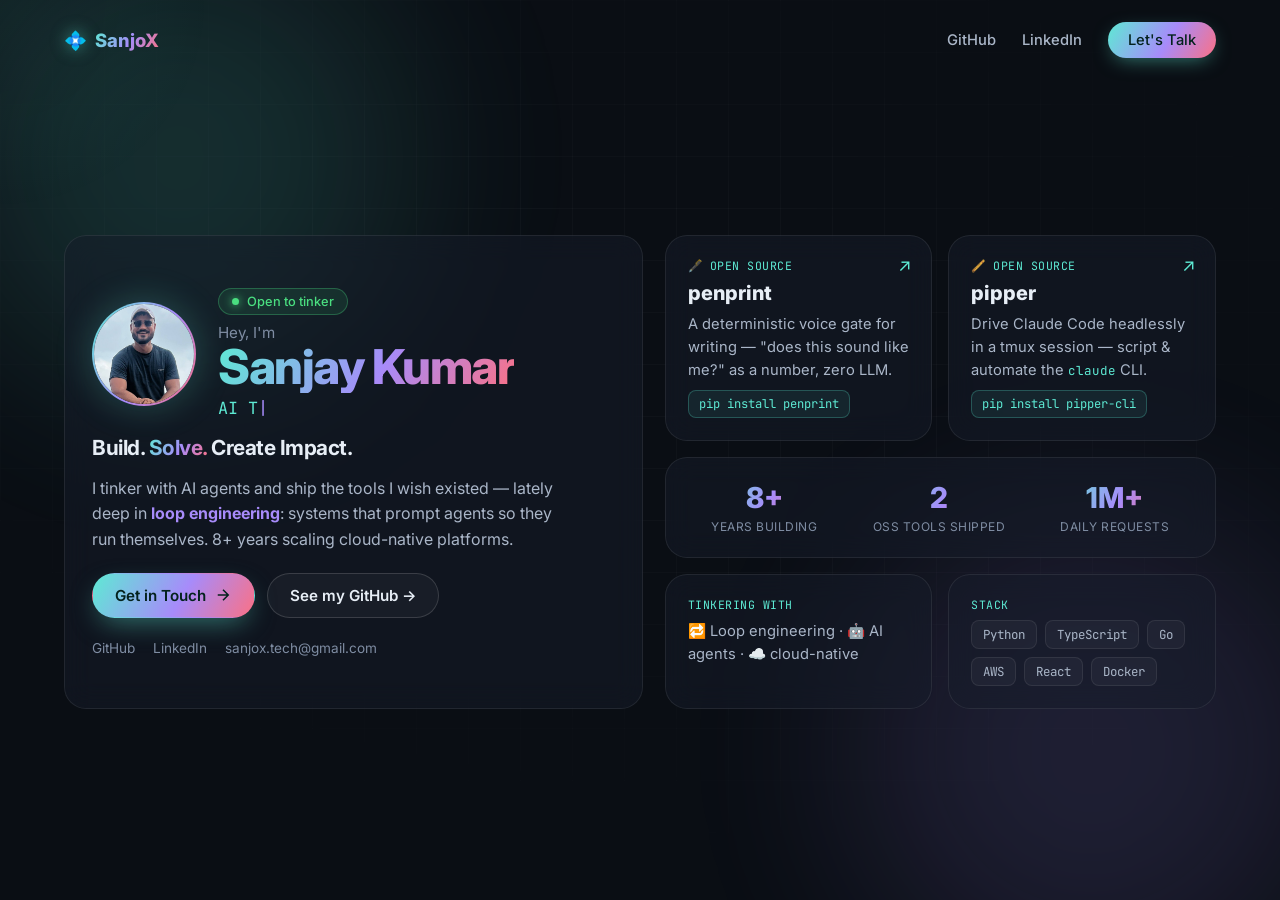
==== index.html @ 856d414c "Showcase both OSS tools (penprint + pipper) with pip install chips Co-Authored-By: Claude Opus 4.8 (" ====
<!DOCTYPE html>
<html lang="en">
<head>
    <meta charset="UTF-8">
    <meta name="viewport" content="width=device-width, initial-scale=1.0">
    <meta name="description" content="Sanjay Kumar — Engineer, Builder & AI Tinkerer. Build. Solve. Create Impact. I build AI agent tools, loop-engineering systems, and scalable cloud-native platforms. Open to tinker.">
    <meta name="keywords" content="Sanjay Kumar, SanjoX, AI Tinkerer, Builder, Loop Engineering, AI Agents, AWS Serverless, Cloud Architecture">
    <meta name="author" content="Sanjay Kumar">
    <meta property="og:title" content="SanjoX | Sanjay Kumar — Engineer · Builder · AI Tinkerer">
    <meta property="og:description" content="Build. Solve. Create Impact. — building AI agent tools, loop-engineering systems, and scalable cloud-native platforms.">
    <meta property="og:type" content="website">
    <meta property="og:url" content="https://sanjox.tech">
    <title>SanjoX | Sanjay Kumar — Engineer · Builder · AI Tinkerer</title>
    <link rel="preconnect" href="https://fonts.googleapis.com">
    <link rel="preconnect" href="https://fonts.gstatic.com" crossorigin>
    <link href="https://fonts.googleapis.com/css2?family=Inter:wght@300;400;500;600;700;800&family=JetBrains+Mono:wght@400;500&display=swap" rel="stylesheet">
    <link rel="stylesheet" href="styles.css">
</head>
<body>
    <div class="cursor-glow" id="cursorGlow"></div>
    <div class="bg"><div class="bg-grid"></div><div class="orb orb-1"></div><div class="orb orb-2"></div></div>

    <!-- Top bar -->
    <header class="topbar">
        <a href="#" class="logo"><span class="logo-icon">💠</span><span class="logo-text">SanjoX</span></a>
        <nav class="top-links">
            <a href="https://github.com/sanjoxtech" target="_blank">GitHub</a>
            <a href="https://www.linkedin.com/in/sanjoxtech/" target="_blank">LinkedIn</a>
            <a href="mailto:sanjox.tech@gmail.com" class="top-cta">Let's Talk</a>
        </nav>
    </header>

    <!-- One-screen stage -->
    <main class="stage">
        <!-- Identity -->
        <section class="profile glass">
            <div class="profile-top">
                <img src="sanjay.jpg" alt="Sanjay Kumar" class="avatar">
                <div>
                    <span class="badge"><span class="dot"></span>Open to tinker</span>
                    <p class="greet">Hey, I'm</p>
                    <h1 class="name gradient-text">Sanjay Kumar</h1>
                    <p class="role"><span id="typingText">AI Tinkerer</span><span class="caret">|</span></p>
                </div>
            </div>
            <p class="tagline">Build. <span class="gradient-text">Solve.</span> Create Impact.</p>
            <p class="bio">
                I tinker with AI agents and ship the tools I wish existed — lately deep in
                <strong>loop engineering</strong>: systems that prompt agents so they run themselves.
                8+ years scaling cloud-native platforms.
            </p>
            <div class="actions">
                <a href="mailto:sanjox.tech@gmail.com" class="btn btn-primary">Get in Touch
                    <svg width="18" height="18" viewBox="0 0 24 24" fill="none" stroke="currentColor" stroke-width="2"><path d="M5 12h14M12 5l7 7-7 7"/></svg>
                </a>
                <a href="https://github.com/sanjoxtech" target="_blank" class="btn btn-ghost">See my GitHub →</a>
            </div>
            <div class="socials">
                <a href="https://github.com/sanjoxtech" target="_blank" title="GitHub">GitHub</a>
                <a href="https://www.linkedin.com/in/sanjoxtech/" target="_blank" title="LinkedIn">LinkedIn</a>
                <a href="mailto:sanjox.tech@gmail.com" title="Email">sanjox.tech@gmail.com</a>
            </div>
        </section>

        <!-- Bento -->
        <section class="bento">
            <a href="https://github.com/sanjoxtech/penprint" target="_blank" class="tile tile-proj glass">
                <span class="tile-arrow">↗</span>
                <span class="tile-tag">🖋️ Open Source</span>
                <h3>penprint</h3>
                <p>A deterministic voice gate for writing — "does this sound like me?" as a number, zero LLM.</p>
                <code class="pip">pip install penprint</code>
            </a>

            <a href="https://github.com/sanjoxtech/pipper" target="_blank" class="tile tile-proj glass">
                <span class="tile-arrow">↗</span>
                <span class="tile-tag">🪈 Open Source</span>
                <h3>pipper</h3>
                <p>Drive Claude Code headlessly in a tmux session — script &amp; automate the <code>claude</code> CLI.</p>
                <code class="pip">pip install pipper-cli</code>
            </a>

            <div class="tile glass stats">
                <div class="stat"><span class="gradient-text">8+</span><small>Years building</small></div>
                <div class="stat"><span class="gradient-text">2</span><small>OSS tools shipped</small></div>
                <div class="stat"><span class="gradient-text">1M+</span><small>Daily requests</small></div>
            </div>

            <div class="tile glass">
                <span class="tile-tag">Tinkering with</span>
                <p class="focus">🔁 Loop engineering · 🤖 AI agents · ☁️ cloud-native</p>
            </div>

            <div class="tile glass stack">
                <span class="tile-tag">Stack</span>
                <div class="chips">
                    <span>Python</span><span>TypeScript</span><span>Go</span>
                    <span>AWS</span><span>React</span><span>Docker</span>
                </div>
            </div>
        </section>
    </main>

    <script src="script.js"></script>
</body>
</html>
---- styles.css ----
/* ═══════════════════════════════════════════════════════════════
   SanjoX — single-screen bento portfolio (no-scroll desktop)
   Penprint-neon: dark #0a0e14 · teal/violet/coral · glassmorphism
   ═══════════════════════════════════════════════════════════════ */
:root {
  --bg: #0a0e14;
  --surface: rgba(22, 29, 43, 0.5);
  --line: rgba(255, 255, 255, 0.08);
  --line-strong: rgba(255, 255, 255, 0.14);
  --txt: #e7eef6;
  --txt-dim: #aab6c8;
  --mut: #7f8da3;
  --teal: #5eead4;
  --violet: #a78bfa;
  --coral: #fb7185;
  --grad: linear-gradient(120deg, #5eead4, #a78bfa 55%, #fb7185);
  --grad-soft: linear-gradient(120deg, rgba(94,234,212,.16), rgba(167,139,250,.16), rgba(251,113,133,.16));
  --ease: cubic-bezier(0.4, 0, 0.2, 1);
}
* { box-sizing: border-box; margin: 0; padding: 0; }

html, body { height: 100%; }
body {
  font-family: 'Inter', -apple-system, BlinkMacSystemFont, sans-serif;
  background: var(--bg);
  color: var(--txt);
  overflow: hidden;                 /* no scroll on desktop */
  -webkit-font-smoothing: antialiased;
  display: flex; flex-direction: column;
}
a { color: inherit; text-decoration: none; }
img { display: block; max-width: 100%; }
::selection { background: rgba(94,234,212,.3); }

.gradient-text { background: var(--grad); -webkit-background-clip: text; background-clip: text; color: transparent; }

/* background */
.bg { position: fixed; inset: 0; z-index: -1; overflow: hidden; }
.bg-grid {
  position: absolute; inset: 0;
  background-image: linear-gradient(rgba(255,255,255,.022) 1px, transparent 1px), linear-gradient(90deg, rgba(255,255,255,.022) 1px, transparent 1px);
  background-size: 52px 52px;
  mask-image: radial-gradient(ellipse 80% 70% at 50% 40%, #000 25%, transparent 80%);
  -webkit-mask-image: radial-gradient(ellipse 80% 70% at 50% 40%, #000 25%, transparent 80%);
}
.orb { position: absolute; border-radius: 50%; filter: blur(95px); opacity: .45; }
.orb-1 { width: 460px; height: 460px; background: rgba(94,234,212,.32); top: -8%; left: -4%; }
.orb-2 { width: 480px; height: 480px; background: rgba(167,139,250,.3); bottom: -10%; right: -4%; }

.cursor-glow { position: fixed; width: 460px; height: 460px; border-radius: 50%; background: radial-gradient(circle, rgba(94,234,212,.06), transparent 65%); transform: translate(-50%,-50%); pointer-events: none; z-index: 0; }

/* topbar */
.topbar { flex: none; display: flex; align-items: center; justify-content: space-between; padding: 22px clamp(24px, 5vw, 64px); }
.logo { display: flex; align-items: center; gap: 8px; font-weight: 800; font-size: 1.15rem; }
.logo-icon { filter: drop-shadow(0 0 8px rgba(94,234,212,.5)); }
.logo-text { background: var(--grad); -webkit-background-clip: text; background-clip: text; color: transparent; }
.top-links { display: flex; align-items: center; gap: 26px; }
.top-links a { color: var(--txt-dim); font-size: .92rem; font-weight: 500; transition: color .2s; }
.top-links a:hover { color: var(--txt); }
.top-cta { padding: 9px 20px; border-radius: 99px; background: var(--grad); color: #04221d !important; font-weight: 700; box-shadow: 0 6px 20px -6px rgba(94,234,212,.55); transition: transform .2s; }
.top-cta:hover { transform: translateY(-2px); }

/* stage: fills remaining height, two columns, no scroll */
.stage {
  flex: 1; min-height: 0;
  display: grid; grid-template-columns: 1.05fr 1fr;
  gap: 22px; padding: 0 clamp(24px, 5vw, 64px) clamp(24px, 4vh, 48px);
  align-content: center;
}
.glass { background: var(--surface); border: 1px solid var(--line); border-radius: 22px; backdrop-filter: blur(14px); -webkit-backdrop-filter: blur(14px); }

/* profile */
.profile { padding: clamp(24px, 3vh, 40px); display: flex; flex-direction: column; justify-content: center; gap: 16px; }
.profile-top { display: flex; gap: 22px; align-items: center; }
.avatar { width: 104px; height: 104px; border-radius: 50%; object-fit: cover; flex: none; border: 2px solid transparent; background: linear-gradient(var(--bg), var(--bg)) padding-box, var(--grad) border-box; box-shadow: 0 0 36px rgba(94,234,212,.25); }
.badge { display: inline-flex; align-items: center; gap: 8px; padding: 5px 13px; border-radius: 99px; font-size: .8rem; font-weight: 500; background: rgba(74,222,128,.1); border: 1px solid rgba(74,222,128,.3); color: #4ade80; margin-bottom: 8px; }
.dot { width: 7px; height: 7px; border-radius: 50%; background: #4ade80; box-shadow: 0 0 8px #4ade80; animation: blink 2s infinite; }
@keyframes blink { 50% { opacity: .35; } }
.greet { color: var(--mut); font-size: .95rem; }
.name { font-size: clamp(2rem, 4vw, 3rem); font-weight: 800; letter-spacing: -1.5px; line-height: 1.05; }
.role { font-family: 'JetBrains Mono', monospace; font-size: 1.05rem; color: var(--teal); margin-top: 4px; }
.caret { color: var(--violet); animation: caret 1s step-end infinite; }
@keyframes caret { 50% { opacity: 0; } }
.tagline { font-size: 1.3rem; font-weight: 700; letter-spacing: -.5px; }
.bio { color: var(--txt-dim); font-size: 1rem; line-height: 1.6; max-width: 48ch; }
.bio strong { color: var(--violet); }
.actions { display: flex; gap: 12px; flex-wrap: wrap; margin-top: 4px; }
.btn { display: inline-flex; align-items: center; gap: 8px; padding: 12px 22px; border-radius: 99px; font-weight: 600; font-size: .95rem; border: 1px solid transparent; transition: all .25s var(--ease); }
.btn-primary { background: var(--grad); color: #04221d; box-shadow: 0 10px 28px -8px rgba(94,234,212,.5); }
.btn-primary:hover { transform: translateY(-3px); }
.btn-ghost { background: rgba(255,255,255,.04); border-color: var(--line-strong); color: var(--txt); }
.btn-ghost:hover { border-color: var(--teal); color: var(--teal); transform: translateY(-3px); }
.socials { display: flex; gap: 18px; flex-wrap: wrap; margin-top: 6px; font-size: .85rem; color: var(--mut); }
.socials a { transition: color .2s; }
.socials a:hover { color: var(--teal); }

/* bento */
.bento { display: grid; grid-template-columns: 1fr 1fr; grid-template-rows: auto auto auto; gap: 16px; align-content: center; }
.tile { padding: 22px; display: flex; flex-direction: column; gap: 8px; transition: all .3s var(--ease); }
.tile:hover { border-color: var(--line-strong); transform: translateY(-4px); }
.tile-tag { font-family: 'JetBrains Mono', monospace; font-size: .72rem; text-transform: uppercase; letter-spacing: .5px; color: var(--teal); }
.tile h3 { font-size: 1.35rem; font-weight: 800; }
.tile p { color: var(--txt-dim); font-size: .92rem; line-height: 1.55; }

.tile-feature { grid-column: span 2; flex-direction: row; align-items: center; gap: 18px; position: relative; overflow: hidden; }
.tile-feature::before { content: ""; position: absolute; inset: 0; background: var(--grad-soft); opacity: .5; z-index: -1; }
.tile-emoji { font-size: 2.4rem; flex: none; }
.tile-arrow { position: absolute; top: 18px; right: 20px; color: var(--teal); font-size: 1.1rem; }

.tile-proj { position: relative; }
.tile-proj h3 { font-size: 1.25rem; }
.tile-proj p code { font-family: 'JetBrains Mono', monospace; font-size: .85em; color: var(--teal); }
.pip { display: inline-block; align-self: flex-start; margin-top: auto; font-family: 'JetBrains Mono', monospace;
  font-size: .76rem; color: var(--teal); background: rgba(94,234,212,.08); border: 1px solid rgba(94,234,212,.25);
  padding: 5px 10px; border-radius: 8px; }

.stats { grid-column: span 2; flex-direction: row; justify-content: space-around; text-align: center; }
.stat span { display: block; font-size: 1.8rem; font-weight: 800; }
.stat small { color: var(--mut); font-size: .75rem; text-transform: uppercase; letter-spacing: .5px; }

.focus { font-size: 1rem; color: var(--txt); line-height: 1.7; }
.chips { display: flex; flex-wrap: wrap; gap: 8px; }
.chips span { font-family: 'JetBrains Mono', monospace; font-size: .78rem; padding: 5px 11px; border-radius: 8px; background: rgba(255,255,255,.04); border: 1px solid var(--line); color: var(--txt-dim); }

/* responsive: allow scroll only when it truly can't fit */
@media (max-width: 980px) {
  body { overflow: auto; }
  .stage { grid-template-columns: 1fr; gap: 18px; padding-bottom: 40px; align-content: start; }
  .bento { grid-template-columns: 1fr 1fr; }
}
@media (max-width: 560px) {
  .topbar { padding: 16px 20px; }
  .top-links { gap: 14px; }
  .top-links a:not(.top-cta) { display: none; }
  .profile-top { flex-direction: column; text-align: center; align-items: center; gap: 14px; }
  .bento, .stats { grid-template-columns: 1fr; }
  .tile-feature { grid-column: span 1; flex-direction: column; text-align: center; }
  .stats { flex-direction: row; }
}
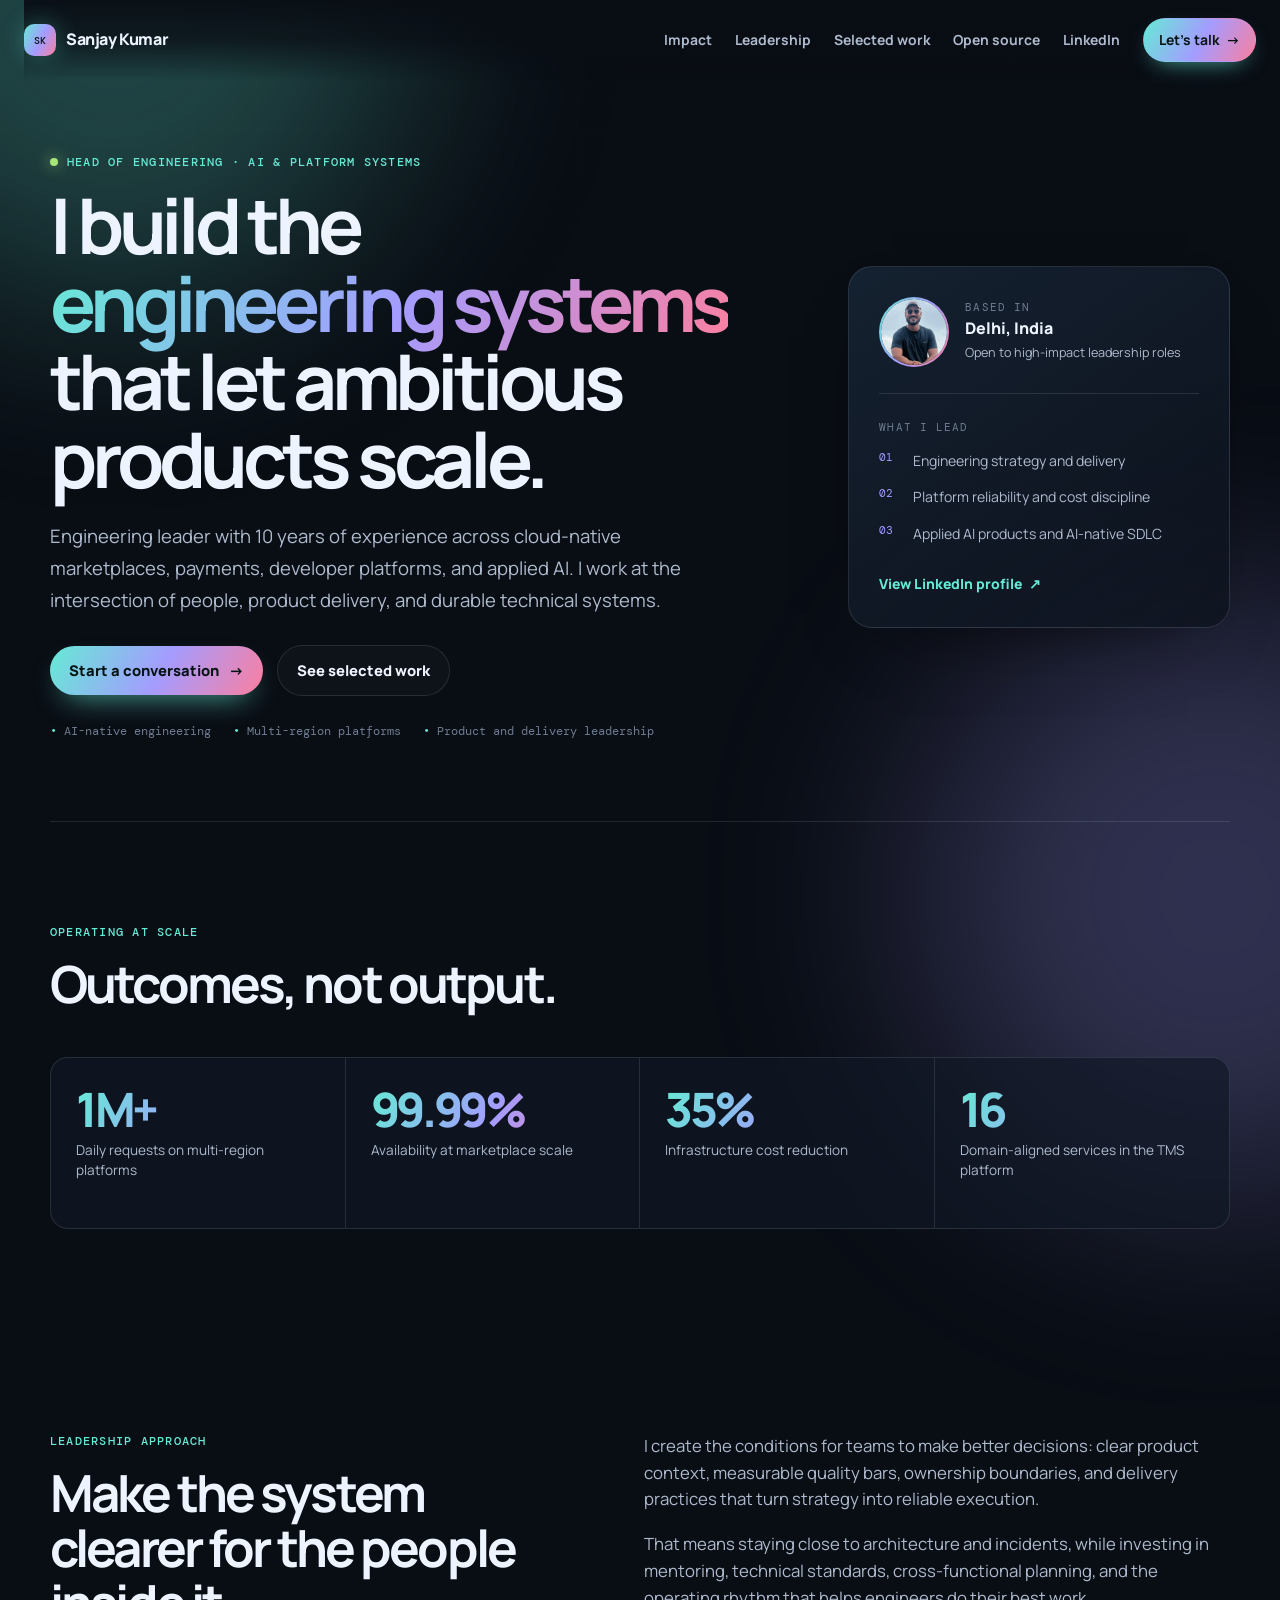
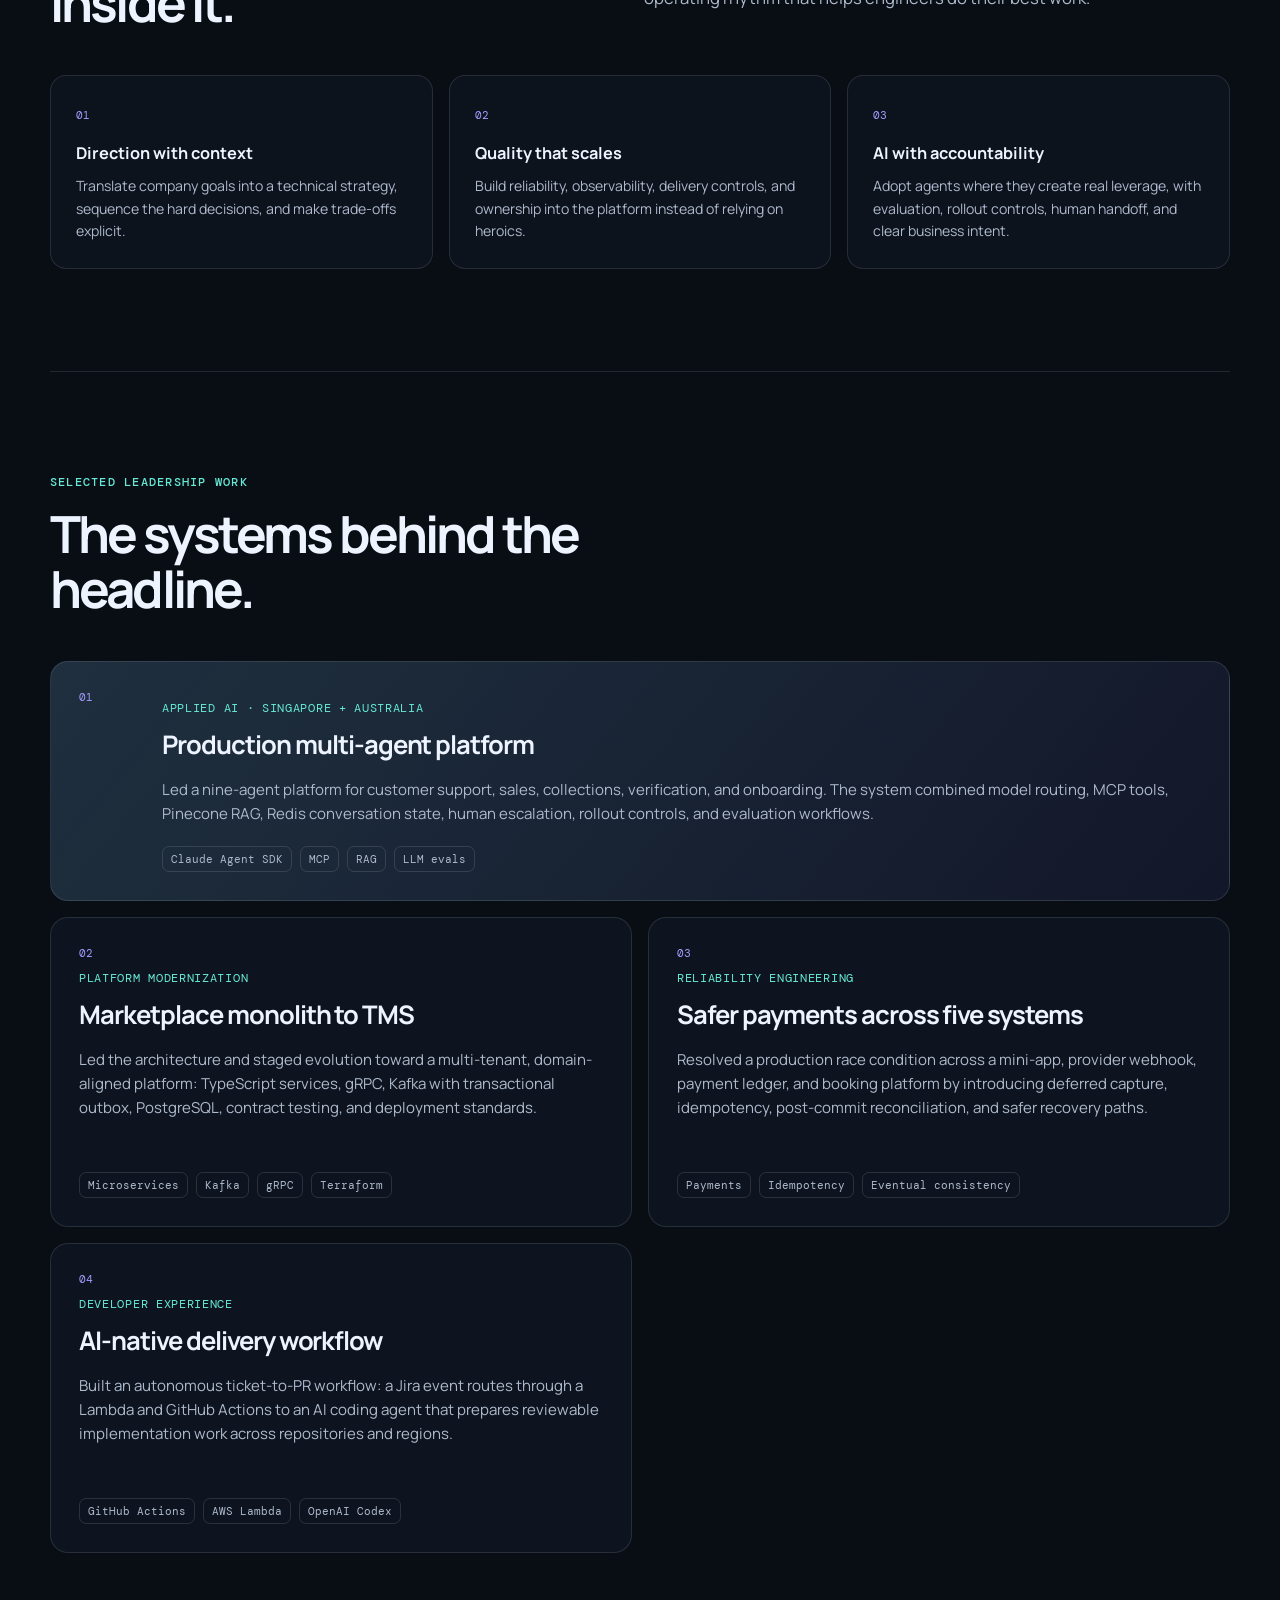
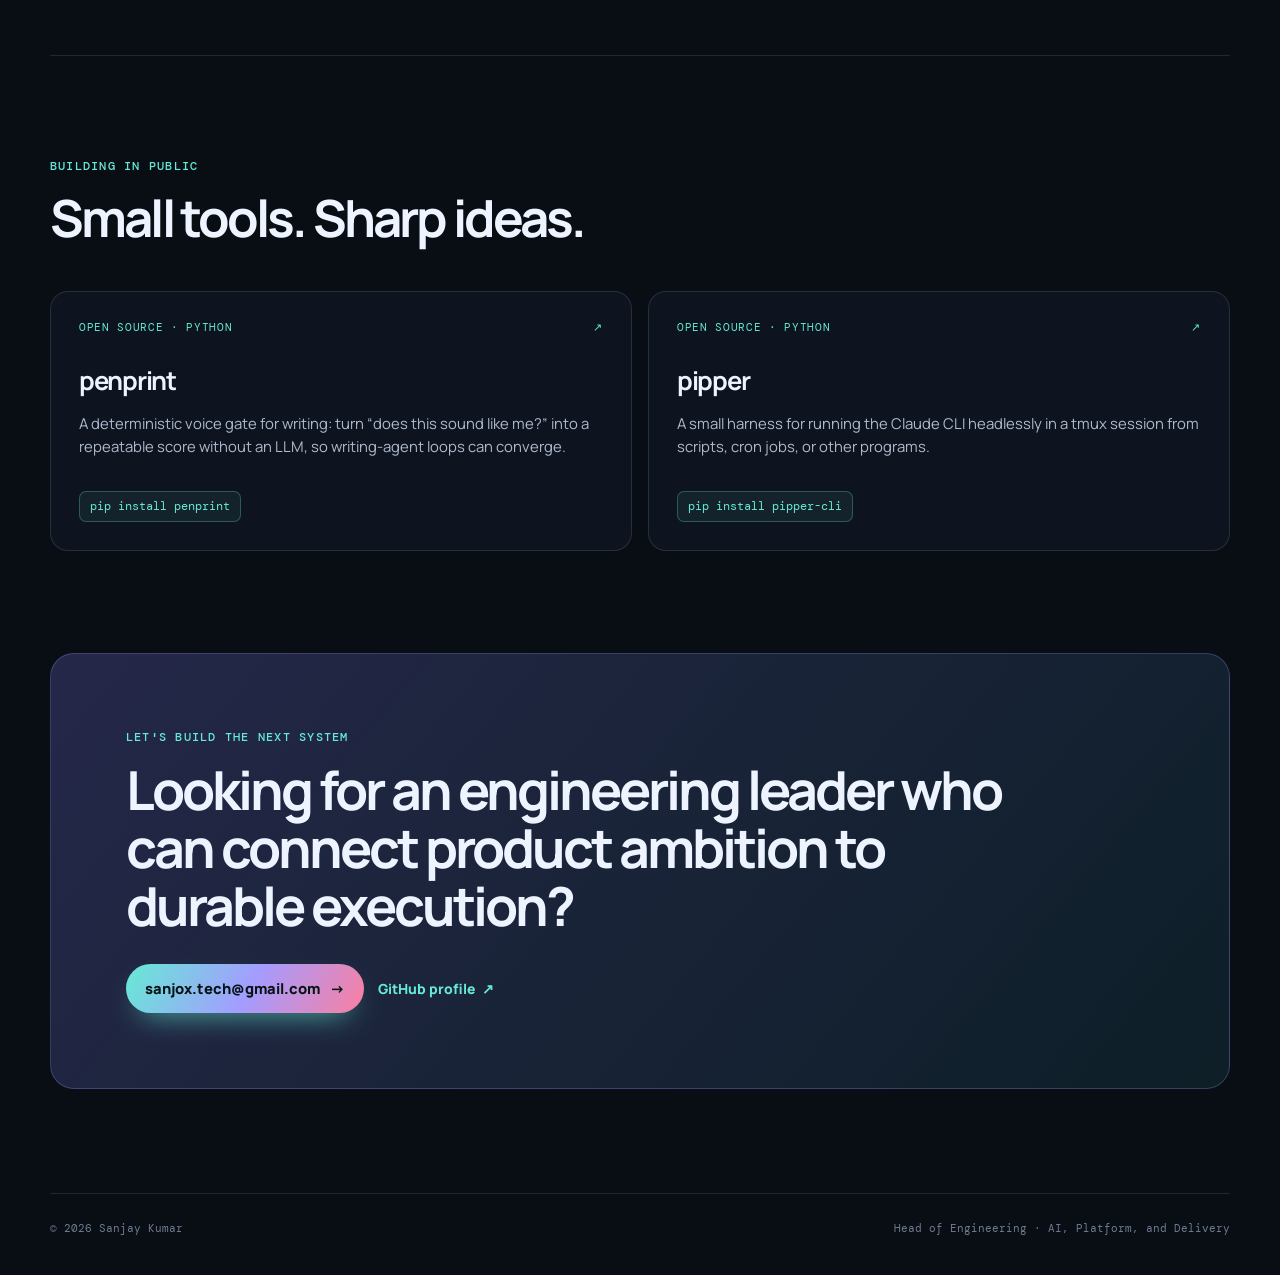
==== commit 3f6c6507: "Reframe portfolio for Head of Engineering" ====
--- a/index.html
+++ b/index.html
@@ -1,106 +1,218 @@
 <!DOCTYPE html>
 <html lang="en">
 <head>
-    <meta charset="UTF-8">
-    <meta name="viewport" content="width=device-width, initial-scale=1.0">
-    <meta name="description" content="Sanjay Kumar — Engineer, Builder & AI Tinkerer. Build. Solve. Create Impact. I build AI agent tools, loop-engineering systems, and scalable cloud-native platforms. Open to tinker.">
-    <meta name="keywords" content="Sanjay Kumar, SanjoX, AI Tinkerer, Builder, Loop Engineering, AI Agents, AWS Serverless, Cloud Architecture">
-    <meta name="author" content="Sanjay Kumar">
-    <meta property="og:title" content="SanjoX | Sanjay Kumar — Engineer · Builder · AI Tinkerer">
-    <meta property="og:description" content="Build. Solve. Create Impact. — building AI agent tools, loop-engineering systems, and scalable cloud-native platforms.">
-    <meta property="og:type" content="website">
-    <meta property="og:url" content="https://sanjox.tech">
-    <title>SanjoX | Sanjay Kumar — Engineer · Builder · AI Tinkerer</title>
-    <link rel="preconnect" href="https://fonts.googleapis.com">
-    <link rel="preconnect" href="https://fonts.gstatic.com" crossorigin>
-    <link href="https://fonts.googleapis.com/css2?family=Inter:wght@300;400;500;600;700;800&family=JetBrains+Mono:wght@400;500&display=swap" rel="stylesheet">
-    <link rel="stylesheet" href="styles.css">
+  <meta charset="UTF-8">
+  <meta name="viewport" content="width=device-width, initial-scale=1.0">
+  <meta name="description" content="Sanjay Kumar is a Head of Engineering and AI platform leader who builds high-performing engineering systems, cloud-native platforms, and production AI products.">
+  <meta name="keywords" content="Sanjay Kumar, Head of Engineering, AI platform, engineering leadership, cloud-native, AWS, distributed systems, TMS, agentic AI">
+  <meta name="author" content="Sanjay Kumar">
+  <meta property="og:title" content="Sanjay Kumar - Head of Engineering | AI and Platform Systems">
+  <meta property="og:description" content="I build the teams, platforms, and AI systems that let ambitious products scale.">
+  <meta property="og:type" content="website">
+  <meta property="og:url" content="https://sanjox.tech">
+  <title>Sanjay Kumar - Head of Engineering | AI and Platform Systems</title>
+  <link rel="preconnect" href="https://fonts.googleapis.com">
+  <link rel="preconnect" href="https://fonts.gstatic.com" crossorigin>
+  <link href="https://fonts.googleapis.com/css2?family=DM+Mono:wght@400;500&family=Manrope:wght@400;500;600;700;800&display=swap" rel="stylesheet">
+  <link rel="stylesheet" href="styles.css">
 </head>
 <body>
-    <div class="cursor-glow" id="cursorGlow"></div>
-    <div class="bg"><div class="bg-grid"></div><div class="orb orb-1"></div><div class="orb orb-2"></div></div>
-
-    <!-- Top bar -->
-    <header class="topbar">
-        <a href="#" class="logo"><span class="logo-icon">💠</span><span class="logo-text">SanjoX</span></a>
-        <nav class="top-links">
-            <a href="https://github.com/sanjoxtech" target="_blank">GitHub</a>
-            <a href="https://www.linkedin.com/in/sanjoxtech/" target="_blank">LinkedIn</a>
-            <a href="mailto:sanjox.tech@gmail.com" class="top-cta">Let's Talk</a>
-        </nav>
-    </header>
-
-    <!-- One-screen stage -->
-    <main class="stage">
-        <!-- Identity -->
-        <section class="profile glass">
-            <div class="profile-top">
-                <img src="sanjay.jpg" alt="Sanjay Kumar" class="avatar">
-                <div>
-                    <span class="badge"><span class="dot"></span>Open to tinker</span>
-                    <p class="greet">Hey, I'm</p>
-                    <h1 class="name gradient-text">Sanjay Kumar</h1>
-                    <p class="role"><span id="typingText">AI Tinkerer</span><span class="caret">|</span></p>
-                </div>
-            </div>
-            <p class="tagline">Build. <span class="gradient-text">Solve.</span> Create Impact.</p>
-            <p class="bio">
-                I tinker with AI agents and ship the tools I wish existed — lately deep in
-                <strong>loop engineering</strong>: systems that prompt agents so they run themselves.
-                8+ years scaling cloud-native platforms.
-            </p>
-            <div class="actions">
-                <a href="mailto:sanjox.tech@gmail.com" class="btn btn-primary">Get in Touch
-                    <svg width="18" height="18" viewBox="0 0 24 24" fill="none" stroke="currentColor" stroke-width="2"><path d="M5 12h14M12 5l7 7-7 7"/></svg>
-                </a>
-                <a href="https://github.com/sanjoxtech" target="_blank" class="btn btn-ghost">See my GitHub →</a>
-            </div>
-            <div class="socials">
-                <a href="https://github.com/sanjoxtech" target="_blank" title="GitHub">GitHub</a>
-                <a href="https://www.linkedin.com/in/sanjoxtech/" target="_blank" title="LinkedIn">LinkedIn</a>
-                <a href="mailto:sanjox.tech@gmail.com" title="Email">sanjox.tech@gmail.com</a>
-            </div>
-        </section>
-
-        <!-- Bento -->
-        <section class="bento">
-            <a href="https://github.com/sanjoxtech/penprint" target="_blank" class="tile tile-proj glass">
-                <span class="tile-arrow">↗</span>
-                <span class="tile-tag">🖋️ Open Source</span>
-                <h3>penprint</h3>
-                <p>A deterministic voice gate for writing — "does this sound like me?" as a number, zero LLM.</p>
-                <code class="pip">pip install penprint</code>
-            </a>
-
-            <a href="https://github.com/sanjoxtech/pipper" target="_blank" class="tile tile-proj glass">
-                <span class="tile-arrow">↗</span>
-                <span class="tile-tag">🪈 Open Source</span>
-                <h3>pipper</h3>
-                <p>Drive Claude Code headlessly in a tmux session — script &amp; automate the <code>claude</code> CLI.</p>
-                <code class="pip">pip install pipper-cli</code>
-            </a>
-
-            <div class="tile glass stats">
-                <div class="stat"><span class="gradient-text">8+</span><small>Years building</small></div>
-                <div class="stat"><span class="gradient-text">2</span><small>OSS tools shipped</small></div>
-                <div class="stat"><span class="gradient-text">1M+</span><small>Daily requests</small></div>
-            </div>
-
-            <div class="tile glass">
-                <span class="tile-tag">Tinkering with</span>
-                <p class="focus">🔁 Loop engineering · 🤖 AI agents · ☁️ cloud-native</p>
-            </div>
-
-            <div class="tile glass stack">
-                <span class="tile-tag">Stack</span>
-                <div class="chips">
-                    <span>Python</span><span>TypeScript</span><span>Go</span>
-                    <span>AWS</span><span>React</span><span>Docker</span>
-                </div>
-            </div>
-        </section>
-    </main>
-
-    <script src="script.js"></script>
+  <div class="page-glow page-glow-one"></div>
+  <div class="page-glow page-glow-two"></div>
+  <div class="grid-overlay"></div>
+
+  <header class="site-header">
+    <a class="brand" href="#top" aria-label="Sanjay Kumar home">
+      <span class="brand-mark" aria-hidden="true">SK</span>
+      <span>Sanjay Kumar</span>
+    </a>
+    <button class="menu-toggle" type="button" aria-expanded="false" aria-controls="site-nav">Menu</button>
+    <nav class="site-nav" id="site-nav" aria-label="Primary navigation">
+      <a href="#impact">Impact</a>
+      <a href="#leadership">Leadership</a>
+      <a href="#work">Selected work</a>
+      <a href="#open-source">Open source</a>
+      <a class="nav-linkedin" href="https://www.linkedin.com/in/sanjoxtech/" target="_blank" rel="noopener noreferrer">LinkedIn</a>
+      <a class="nav-cta" href="mailto:sanjox.tech@gmail.com">Let's talk <span aria-hidden="true">→</span></a>
+    </nav>
+  </header>
+
+  <main id="top">
+    <section class="hero shell">
+      <div class="hero-copy reveal">
+        <p class="eyebrow"><span class="eyebrow-dot"></span> Head of Engineering · AI &amp; Platform Systems</p>
+        <h1>I build the <span>engineering systems</span> that let ambitious products scale.</h1>
+        <p class="hero-summary">Engineering leader with 10 years of experience across cloud-native marketplaces, payments, developer platforms, and applied AI. I work at the intersection of people, product delivery, and durable technical systems.</p>
+        <div class="hero-actions">
+          <a class="button button-primary" href="mailto:sanjox.tech@gmail.com">Start a conversation <span aria-hidden="true">→</span></a>
+          <a class="button button-secondary" href="#work">See selected work</a>
+        </div>
+        <ul class="hero-notes" aria-label="Focus areas">
+          <li>AI-native engineering</li>
+          <li>Multi-region platforms</li>
+          <li>Product and delivery leadership</li>
+        </ul>
+      </div>
+
+      <aside class="hero-card reveal" aria-label="Professional profile">
+        <div class="hero-card-top">
+          <img src="sanjay.jpg" alt="Sanjay Kumar">
+          <div>
+            <p class="card-label">Based in</p>
+            <p class="card-value">Delhi, India</p>
+            <p class="card-subtle">Open to high-impact leadership roles</p>
+          </div>
+        </div>
+        <div class="profile-rule"></div>
+        <p class="card-label">What I lead</p>
+        <ul class="lead-list">
+          <li><span>01</span> Engineering strategy and delivery</li>
+          <li><span>02</span> Platform reliability and cost discipline</li>
+          <li><span>03</span> Applied AI products and AI-native SDLC</li>
+        </ul>
+        <a class="text-link" href="https://www.linkedin.com/in/sanjoxtech/" target="_blank" rel="noopener noreferrer">View LinkedIn profile <span aria-hidden="true">↗</span></a>
+      </aside>
+    </section>
+
+    <section class="impact shell" id="impact" aria-labelledby="impact-title">
+      <div class="section-heading reveal">
+        <p class="eyebrow">Operating at scale</p>
+        <h2 id="impact-title">Outcomes, not output.</h2>
+      </div>
+      <div class="metrics-grid">
+        <article class="metric-card reveal">
+          <p class="metric-value">1M+</p>
+          <p class="metric-label">Daily requests on multi-region platforms</p>
+        </article>
+        <article class="metric-card reveal">
+          <p class="metric-value">99.99%</p>
+          <p class="metric-label">Availability at marketplace scale</p>
+        </article>
+        <article class="metric-card reveal">
+          <p class="metric-value">35%</p>
+          <p class="metric-label">Infrastructure cost reduction</p>
+        </article>
+        <article class="metric-card reveal">
+          <p class="metric-value">16</p>
+          <p class="metric-label">Domain-aligned services in the TMS platform</p>
+        </article>
+      </div>
+    </section>
+
+    <section class="leadership shell section-grid" id="leadership" aria-labelledby="leadership-title">
+      <div class="section-heading reveal">
+        <p class="eyebrow">Leadership approach</p>
+        <h2 id="leadership-title">Make the system clearer for the people inside it.</h2>
+      </div>
+      <div class="leadership-copy reveal">
+        <p>I create the conditions for teams to make better decisions: clear product context, measurable quality bars, ownership boundaries, and delivery practices that turn strategy into reliable execution.</p>
+        <p>That means staying close to architecture and incidents, while investing in mentoring, technical standards, cross-functional planning, and the operating rhythm that helps engineers do their best work.</p>
+      </div>
+      <div class="principles reveal">
+        <article>
+          <span>01</span>
+          <h3>Direction with context</h3>
+          <p>Translate company goals into a technical strategy, sequence the hard decisions, and make trade-offs explicit.</p>
+        </article>
+        <article>
+          <span>02</span>
+          <h3>Quality that scales</h3>
+          <p>Build reliability, observability, delivery controls, and ownership into the platform instead of relying on heroics.</p>
+        </article>
+        <article>
+          <span>03</span>
+          <h3>AI with accountability</h3>
+          <p>Adopt agents where they create real leverage, with evaluation, rollout controls, human handoff, and clear business intent.</p>
+        </article>
+      </div>
+    </section>
+
+    <section class="work shell" id="work" aria-labelledby="work-title">
+      <div class="section-heading reveal">
+        <p class="eyebrow">Selected leadership work</p>
+        <h2 id="work-title">The systems behind the headline.</h2>
+      </div>
+      <div class="case-grid">
+        <article class="case-study case-feature reveal">
+          <div class="case-number">01</div>
+          <div>
+            <p class="case-kicker">Applied AI · Singapore + Australia</p>
+            <h3>Production multi-agent platform</h3>
+            <p>Led a nine-agent platform for customer support, sales, collections, verification, and onboarding. The system combined model routing, MCP tools, Pinecone RAG, Redis conversation state, human escalation, rollout controls, and evaluation workflows.</p>
+          </div>
+          <ul class="case-tags" aria-label="Technologies">
+            <li>Claude Agent SDK</li><li>MCP</li><li>RAG</li><li>LLM evals</li>
+          </ul>
+        </article>
+
+        <article class="case-study reveal">
+          <div class="case-number">02</div>
+          <p class="case-kicker">Platform modernization</p>
+          <h3>Marketplace monolith to TMS</h3>
+          <p>Led the architecture and staged evolution toward a multi-tenant, domain-aligned platform: TypeScript services, gRPC, Kafka with transactional outbox, PostgreSQL, contract testing, and deployment standards.</p>
+          <ul class="case-tags" aria-label="Technologies">
+            <li>Microservices</li><li>Kafka</li><li>gRPC</li><li>Terraform</li>
+          </ul>
+        </article>
+
+        <article class="case-study reveal">
+          <div class="case-number">03</div>
+          <p class="case-kicker">Reliability engineering</p>
+          <h3>Safer payments across five systems</h3>
+          <p>Resolved a production race condition across a mini-app, provider webhook, payment ledger, and booking platform by introducing deferred capture, idempotency, post-commit reconciliation, and safer recovery paths.</p>
+          <ul class="case-tags" aria-label="Engineering patterns">
+            <li>Payments</li><li>Idempotency</li><li>Eventual consistency</li>
+          </ul>
+        </article>
+
+        <article class="case-study reveal">
+          <div class="case-number">04</div>
+          <p class="case-kicker">Developer experience</p>
+          <h3>AI-native delivery workflow</h3>
+          <p>Built an autonomous ticket-to-PR workflow: a Jira event routes through a Lambda and GitHub Actions to an AI coding agent that prepares reviewable implementation work across repositories and regions.</p>
+          <ul class="case-tags" aria-label="Technologies">
+            <li>GitHub Actions</li><li>AWS Lambda</li><li>OpenAI Codex</li>
+          </ul>
+        </article>
+      </div>
+    </section>
+
+    <section class="open-source shell" id="open-source" aria-labelledby="open-source-title">
+      <div class="section-heading reveal">
+        <p class="eyebrow">Building in public</p>
+        <h2 id="open-source-title">Small tools. Sharp ideas.</h2>
+      </div>
+      <div class="oss-grid">
+        <a class="oss-card reveal" href="https://github.com/sanjoxtech/penprint" target="_blank" rel="noopener noreferrer">
+          <div class="oss-top"><span class="oss-type">Open source · Python</span><span aria-hidden="true">↗</span></div>
+          <h3>penprint</h3>
+          <p>A deterministic voice gate for writing: turn “does this sound like me?” into a repeatable score without an LLM, so writing-agent loops can converge.</p>
+          <span class="oss-command">pip install penprint</span>
+        </a>
+        <a class="oss-card reveal" href="https://github.com/sanjoxtech/pipper" target="_blank" rel="noopener noreferrer">
+          <div class="oss-top"><span class="oss-type">Open source · Python</span><span aria-hidden="true">↗</span></div>
+          <h3>pipper</h3>
+          <p>A small harness for running the Claude CLI headlessly in a tmux session from scripts, cron jobs, or other programs.</p>
+          <span class="oss-command">pip install pipper-cli</span>
+        </a>
+      </div>
+    </section>
+
+    <section class="contact shell reveal" aria-labelledby="contact-title">
+      <p class="eyebrow">Let's build the next system</p>
+      <h2 id="contact-title">Looking for an engineering leader who can connect product ambition to durable execution?</h2>
+      <div class="contact-actions">
+        <a class="button button-primary" href="mailto:sanjox.tech@gmail.com">sanjox.tech@gmail.com <span aria-hidden="true">→</span></a>
+        <a class="text-link" href="https://github.com/sanjoxtech" target="_blank" rel="noopener noreferrer">GitHub profile <span aria-hidden="true">↗</span></a>
+      </div>
+    </section>
+  </main>
+
+  <footer class="site-footer shell">
+    <span>© <span id="year"></span> Sanjay Kumar</span>
+    <span>Head of Engineering · AI, Platform, and Delivery</span>
+  </footer>
+
+  <script src="script.js"></script>
 </body>
 </html>
--- a/styles.css
+++ b/styles.css
@@ -1,139 +1,180 @@
-/* ═══════════════════════════════════════════════════════════════
-   SanjoX — single-screen bento portfolio (no-scroll desktop)
-   Penprint-neon: dark #0a0e14 · teal/violet/coral · glassmorphism
-   ═══════════════════════════════════════════════════════════════ */
 :root {
-  --bg: #0a0e14;
-  --surface: rgba(22, 29, 43, 0.5);
-  --line: rgba(255, 255, 255, 0.08);
-  --line-strong: rgba(255, 255, 255, 0.14);
-  --txt: #e7eef6;
-  --txt-dim: #aab6c8;
-  --mut: #7f8da3;
-  --teal: #5eead4;
-  --violet: #a78bfa;
-  --coral: #fb7185;
-  --grad: linear-gradient(120deg, #5eead4, #a78bfa 55%, #fb7185);
-  --grad-soft: linear-gradient(120deg, rgba(94,234,212,.16), rgba(167,139,250,.16), rgba(251,113,133,.16));
-  --ease: cubic-bezier(0.4, 0, 0.2, 1);
+  --bg: #090d14;
+  --surface: rgba(18, 25, 38, .78);
+  --surface-strong: #111926;
+  --line: rgba(220, 235, 255, .12);
+  --line-bright: rgba(123, 229, 213, .42);
+  --ink: #edf4ff;
+  --muted: #aebacd;
+  --faint: #6f7c91;
+  --teal: #66ead5;
+  --violet: #a49cff;
+  --coral: #fb7fa0;
+  --lime: #a7e778;
+  --gradient: linear-gradient(118deg, var(--teal), var(--violet) 52%, var(--coral));
+  --sans: "Manrope", -apple-system, BlinkMacSystemFont, "Segoe UI", sans-serif;
+  --mono: "DM Mono", "SFMono-Regular", Consolas, monospace;
 }
-* { box-sizing: border-box; margin: 0; padding: 0; }
 
-html, body { height: 100%; }
+* { box-sizing: border-box; }
+html { scroll-behavior: smooth; }
 body {
-  font-family: 'Inter', -apple-system, BlinkMacSystemFont, sans-serif;
+  margin: 0;
+  min-width: 320px;
   background: var(--bg);
-  color: var(--txt);
-  overflow: hidden;                 /* no scroll on desktop */
-  -webkit-font-smoothing: antialiased;
-  display: flex; flex-direction: column;
+  color: var(--ink);
+  font-family: var(--sans);
+  line-height: 1.6;
+  overflow-x: hidden;
 }
 a { color: inherit; text-decoration: none; }
-img { display: block; max-width: 100%; }
-::selection { background: rgba(94,234,212,.3); }
+button { font: inherit; }
+::selection { background: rgba(102, 234, 213, .28); color: var(--ink); }
 
-.gradient-text { background: var(--grad); -webkit-background-clip: text; background-clip: text; color: transparent; }
+.page-glow { position: fixed; z-index: -2; width: 38rem; height: 38rem; border-radius: 50%; filter: blur(110px); pointer-events: none; opacity: .25; }
+.page-glow-one { top: -19rem; left: -12rem; background: var(--teal); }
+.page-glow-two { right: -15rem; top: 37rem; background: var(--violet); }
+.grid-overlay {
+  position: fixed; z-index: -1; inset: 0; pointer-events: none; opacity: .42;
+  background-image: linear-gradient(rgba(255,255,255,.025) 1px, transparent 1px), linear-gradient(90deg, rgba(255,255,255,.025) 1px, transparent 1px);
+  background-size: 4rem 4rem;
+  mask-image: linear-gradient(to bottom, #000, transparent 78%);
+  -webkit-mask-image: linear-gradient(to bottom, #000, transparent 78%);
+}
 
-/* background */
-.bg { position: fixed; inset: 0; z-index: -1; overflow: hidden; }
-.bg-grid {
-  position: absolute; inset: 0;
-  background-image: linear-gradient(rgba(255,255,255,.022) 1px, transparent 1px), linear-gradient(90deg, rgba(255,255,255,.022) 1px, transparent 1px);
-  background-size: 52px 52px;
-  mask-image: radial-gradient(ellipse 80% 70% at 50% 40%, #000 25%, transparent 80%);
-  -webkit-mask-image: radial-gradient(ellipse 80% 70% at 50% 40%, #000 25%, transparent 80%);
+.shell { width: min(1180px, calc(100% - 48px)); margin: 0 auto; }
+.site-header {
+  position: sticky; top: 0; z-index: 10;
+  width: min(1280px, calc(100% - 48px)); margin: 0 auto;
+  display: flex; align-items: center; justify-content: space-between;
+  padding: 18px 0;
+  background: linear-gradient(to bottom, rgba(9, 13, 20, .94), rgba(9, 13, 20, .74), transparent);
+  backdrop-filter: blur(14px);
 }
-.orb { position: absolute; border-radius: 50%; filter: blur(95px); opacity: .45; }
-.orb-1 { width: 460px; height: 460px; background: rgba(94,234,212,.32); top: -8%; left: -4%; }
-.orb-2 { width: 480px; height: 480px; background: rgba(167,139,250,.3); bottom: -10%; right: -4%; }
+.brand { display: inline-flex; align-items: center; gap: 10px; font-weight: 800; letter-spacing: -.025em; }
+.brand-mark {
+  display: grid; place-items: center; width: 32px; height: 32px; border-radius: 10px;
+  color: #071414; background: var(--gradient); font: 500 10px var(--mono); box-shadow: 0 0 24px rgba(102, 234, 213, .3);
+}
+.site-nav { display: flex; align-items: center; gap: 23px; color: var(--muted); font-size: .87rem; font-weight: 700; }
+.site-nav > a { transition: color .2s ease; }
+.site-nav > a:hover, .site-nav > a:focus-visible { color: var(--teal); }
+.nav-cta {
+  padding: 10px 15px; border: 1px solid transparent; border-radius: 999px;
+  color: #071414 !important; background: var(--gradient); box-shadow: 0 9px 24px -12px rgba(102, 234, 213, .9);
+}
+.nav-cta span { margin-left: 4px; }
+.menu-toggle { display: none; border: 1px solid var(--line); border-radius: 8px; padding: 7px 10px; color: var(--ink); background: rgba(255,255,255,.03); }
 
-.cursor-glow { position: fixed; width: 460px; height: 460px; border-radius: 50%; background: radial-gradient(circle, rgba(94,234,212,.06), transparent 65%); transform: translate(-50%,-50%); pointer-events: none; z-index: 0; }
+.hero { display: grid; grid-template-columns: minmax(0, 1.3fr) minmax(310px, .7fr); gap: clamp(36px, 7vw, 105px); align-items: center; min-height: 690px; padding: 74px 0 82px; }
+.eyebrow { display: flex; align-items: center; gap: 9px; margin: 0 0 16px; color: var(--teal); font: 500 .74rem var(--mono); letter-spacing: .105em; text-transform: uppercase; }
+.eyebrow-dot { width: 8px; height: 8px; border-radius: 50%; background: var(--lime); box-shadow: 0 0 14px rgba(167, 231, 120, .8); }
+h1, h2, h3, p { margin-top: 0; }
+h1 { max-width: 850px; margin-bottom: 23px; font-size: clamp(3rem, 6vw, 5.35rem); line-height: 1.015; letter-spacing: -.067em; }
+h1 span { color: transparent; background: var(--gradient); background-clip: text; -webkit-background-clip: text; }
+.hero-summary { max-width: 690px; margin-bottom: 28px; color: var(--muted); font-size: clamp(1rem, 1.45vw, 1.16rem); line-height: 1.72; }
+.hero-actions, .contact-actions { display: flex; align-items: center; gap: 14px; flex-wrap: wrap; }
+.button { display: inline-flex; align-items: center; gap: 10px; border-radius: 999px; padding: 13px 19px; font-size: .92rem; font-weight: 800; transition: transform .2s ease, border-color .2s ease, background .2s ease; }
+.button:hover, .button:focus-visible { transform: translateY(-2px); }
+.button-primary { color: #071414; background: var(--gradient); box-shadow: 0 13px 30px -14px rgba(102, 234, 213, .85); }
+.button-secondary { border: 1px solid var(--line); background: rgba(255,255,255,.025); color: var(--ink); }
+.button-secondary:hover, .button-secondary:focus-visible { border-color: var(--line-bright); }
+.hero-notes { display: flex; flex-wrap: wrap; gap: 9px 22px; padding: 0; margin: 28px 0 0; list-style: none; color: var(--faint); font: .72rem var(--mono); }
+.hero-notes li::before { content: "•"; margin-right: 7px; color: var(--teal); }
 
-/* topbar */
-.topbar { flex: none; display: flex; align-items: center; justify-content: space-between; padding: 22px clamp(24px, 5vw, 64px); }
-.logo { display: flex; align-items: center; gap: 8px; font-weight: 800; font-size: 1.15rem; }
-.logo-icon { filter: drop-shadow(0 0 8px rgba(94,234,212,.5)); }
-.logo-text { background: var(--grad); -webkit-background-clip: text; background-clip: text; color: transparent; }
-.top-links { display: flex; align-items: center; gap: 26px; }
-.top-links a { color: var(--txt-dim); font-size: .92rem; font-weight: 500; transition: color .2s; }
-.top-links a:hover { color: var(--txt); }
-.top-cta { padding: 9px 20px; border-radius: 99px; background: var(--grad); color: #04221d !important; font-weight: 700; box-shadow: 0 6px 20px -6px rgba(94,234,212,.55); transition: transform .2s; }
-.top-cta:hover { transform: translateY(-2px); }
+.hero-card { padding: 30px; border: 1px solid var(--line); border-radius: 24px; background: linear-gradient(145deg, rgba(22, 35, 51, .93), rgba(13, 18, 29, .78)); box-shadow: 0 28px 70px -42px rgba(0,0,0,.8); }
+.hero-card-top { display: flex; align-items: center; gap: 16px; }
+.hero-card img { width: 70px; height: 70px; border: 2px solid transparent; border-radius: 50%; object-fit: cover; background: linear-gradient(var(--surface-strong), var(--surface-strong)) padding-box, var(--gradient) border-box; }
+.card-label { margin-bottom: 2px; color: var(--faint); font: .68rem var(--mono); text-transform: uppercase; letter-spacing: .1em; }
+.card-value { margin-bottom: 1px; font-weight: 800; }
+.card-subtle { margin: 0; color: var(--muted); font-size: .79rem; }
+.profile-rule { height: 1px; margin: 26px 0; background: var(--line); }
+.lead-list { display: grid; gap: 14px; padding: 0; margin: 16px 0 26px; list-style: none; color: var(--muted); font-size: .88rem; }
+.lead-list li { display: grid; grid-template-columns: 25px 1fr; gap: 9px; }
+.lead-list span, .case-number, .principles span { color: var(--violet); font: .68rem var(--mono); }
+.text-link { display: inline-flex; gap: 7px; color: var(--teal); font-size: .87rem; font-weight: 800; }
+.text-link:hover { color: var(--ink); }
 
-/* stage: fills remaining height, two columns, no scroll */
-.stage {
-  flex: 1; min-height: 0;
-  display: grid; grid-template-columns: 1.05fr 1fr;
-  gap: 22px; padding: 0 clamp(24px, 5vw, 64px) clamp(24px, 4vh, 48px);
-  align-content: center;
+section:not(.hero) { padding: 102px 0; }
+.section-heading { max-width: 700px; }
+h2 { margin-bottom: 0; font-size: clamp(2rem, 4vw, 3.25rem); line-height: 1.08; letter-spacing: -.056em; }
+.impact { border-top: 1px solid var(--line); }
+.metrics-grid { display: grid; grid-template-columns: repeat(4, 1fr); margin-top: 45px; border: 1px solid var(--line); border-radius: 18px; overflow: hidden; background: rgba(17, 25, 38, .68); }
+.metric-card { min-height: 170px; padding: 28px 25px; border-right: 1px solid var(--line); }
+.metric-card:last-child { border-right: 0; }
+.metric-value { margin-bottom: 8px; color: transparent; background: var(--gradient); background-clip: text; -webkit-background-clip: text; font-size: clamp(2rem, 3.7vw, 3.2rem); line-height: 1; font-weight: 800; letter-spacing: -.07em; }
+.metric-label { margin: 0; color: var(--muted); font-size: .85rem; line-height: 1.45; }
+
+.section-grid { display: grid; grid-template-columns: .9fr 1.1fr; column-gap: clamp(45px, 9vw, 142px); row-gap: 44px; }
+.leadership-copy { color: var(--muted); font-size: 1.05rem; }
+.leadership-copy p { margin-bottom: 18px; }
+.principles { grid-column: 1 / -1; display: grid; grid-template-columns: repeat(3, 1fr); gap: 16px; }
+.principles article { padding: 25px; border: 1px solid var(--line); border-radius: 16px; background: rgba(18,25,38,.57); }
+.principles h3 { margin: 14px 0 9px; font-size: 1.02rem; }
+.principles p { margin: 0; color: var(--muted); font-size: .88rem; }
+
+.work { border-top: 1px solid var(--line); }
+.case-grid { display: grid; grid-template-columns: repeat(2, 1fr); gap: 16px; margin-top: 45px; }
+.case-study { display: flex; flex-direction: column; min-height: 310px; padding: 28px; border: 1px solid var(--line); border-radius: 18px; background: rgba(18, 25, 38, .64); transition: transform .25s ease, border-color .25s ease; }
+.case-study:hover { border-color: var(--line-bright); transform: translateY(-4px); }
+.case-feature { grid-column: span 2; display: grid; grid-template-columns: 65px minmax(0, 1fr); column-gap: 18px; min-height: auto; background: linear-gradient(130deg, rgba(37, 58, 75, .78), rgba(23, 28, 51, .7)); }
+.case-kicker { margin: 11px 0 9px; color: var(--teal); font: .72rem var(--mono); letter-spacing: .06em; text-transform: uppercase; }
+.case-study h3 { margin-bottom: 12px; font-size: clamp(1.35rem, 2vw, 1.7rem); letter-spacing: -.04em; }
+.case-study p:not(.case-kicker) { margin-bottom: 20px; color: var(--muted); font-size: .94rem; }
+.case-tags { display: flex; flex-wrap: wrap; align-self: flex-end; grid-column: 2; gap: 8px; padding: 0; margin: auto 0 0; list-style: none; }
+.case-study:not(.case-feature) .case-tags { align-self: flex-start; }
+.case-tags li { padding: 5px 8px; border: 1px solid rgba(255,255,255,.12); border-radius: 7px; color: var(--muted); font: .67rem var(--mono); }
+
+.open-source { border-top: 1px solid var(--line); }
+.oss-grid { display: grid; grid-template-columns: repeat(2, 1fr); gap: 16px; margin-top: 45px; }
+.oss-card { display: flex; flex-direction: column; min-height: 260px; padding: 28px; border: 1px solid var(--line); border-radius: 18px; background: rgba(18,25,38,.64); transition: transform .25s ease, border-color .25s ease; }
+.oss-card:hover { border-color: var(--line-bright); transform: translateY(-4px); }
+.oss-top { display: flex; justify-content: space-between; color: var(--teal); font: .7rem var(--mono); letter-spacing: .06em; text-transform: uppercase; }
+.oss-card h3 { margin: 27px 0 10px; font-size: 1.6rem; letter-spacing: -.05em; }
+.oss-card p { margin: 0 0 20px; color: var(--muted); font-size: .93rem; }
+.oss-command { align-self: flex-start; margin-top: auto; padding: 7px 10px; border: 1px solid rgba(102,234,213,.28); border-radius: 7px; color: var(--teal); background: rgba(102,234,213,.07); font: .72rem var(--mono); }
+
+.contact { margin-bottom: 104px; padding: clamp(36px, 7vw, 75px) !important; border: 1px solid rgba(164,156,255,.26); border-radius: 24px; background: linear-gradient(130deg, rgba(45, 48, 89, .78), rgba(15, 37, 46, .74)); }
+.contact h2 { max-width: 900px; margin-bottom: 29px; font-size: clamp(2rem, 4.2vw, 3.65rem); }
+.site-footer { display: flex; justify-content: space-between; gap: 20px; padding: 27px 0 39px; border-top: 1px solid var(--line); color: var(--faint); font: .71rem var(--mono); }
+
+.reveal { opacity: 0; transform: translateY(18px); transition: opacity .65s ease, transform .65s ease; }
+.reveal.is-visible { opacity: 1; transform: translateY(0); }
+
+@media (prefers-reduced-motion: reduce) {
+  html { scroll-behavior: auto; }
+  *, *::before, *::after { transition-duration: .01ms !important; animation-duration: .01ms !important; }
 }
-.glass { background: var(--surface); border: 1px solid var(--line); border-radius: 22px; backdrop-filter: blur(14px); -webkit-backdrop-filter: blur(14px); }
 
-/* profile */
-.profile { padding: clamp(24px, 3vh, 40px); display: flex; flex-direction: column; justify-content: center; gap: 16px; }
-.profile-top { display: flex; gap: 22px; align-items: center; }
-.avatar { width: 104px; height: 104px; border-radius: 50%; object-fit: cover; flex: none; border: 2px solid transparent; background: linear-gradient(var(--bg), var(--bg)) padding-box, var(--grad) border-box; box-shadow: 0 0 36px rgba(94,234,212,.25); }
-.badge { display: inline-flex; align-items: center; gap: 8px; padding: 5px 13px; border-radius: 99px; font-size: .8rem; font-weight: 500; background: rgba(74,222,128,.1); border: 1px solid rgba(74,222,128,.3); color: #4ade80; margin-bottom: 8px; }
-.dot { width: 7px; height: 7px; border-radius: 50%; background: #4ade80; box-shadow: 0 0 8px #4ade80; animation: blink 2s infinite; }
-@keyframes blink { 50% { opacity: .35; } }
-.greet { color: var(--mut); font-size: .95rem; }
-.name { font-size: clamp(2rem, 4vw, 3rem); font-weight: 800; letter-spacing: -1.5px; line-height: 1.05; }
-.role { font-family: 'JetBrains Mono', monospace; font-size: 1.05rem; color: var(--teal); margin-top: 4px; }
-.caret { color: var(--violet); animation: caret 1s step-end infinite; }
-@keyframes caret { 50% { opacity: 0; } }
-.tagline { font-size: 1.3rem; font-weight: 700; letter-spacing: -.5px; }
-.bio { color: var(--txt-dim); font-size: 1rem; line-height: 1.6; max-width: 48ch; }
-.bio strong { color: var(--violet); }
-.actions { display: flex; gap: 12px; flex-wrap: wrap; margin-top: 4px; }
-.btn { display: inline-flex; align-items: center; gap: 8px; padding: 12px 22px; border-radius: 99px; font-weight: 600; font-size: .95rem; border: 1px solid transparent; transition: all .25s var(--ease); }
-.btn-primary { background: var(--grad); color: #04221d; box-shadow: 0 10px 28px -8px rgba(94,234,212,.5); }
-.btn-primary:hover { transform: translateY(-3px); }
-.btn-ghost { background: rgba(255,255,255,.04); border-color: var(--line-strong); color: var(--txt); }
-.btn-ghost:hover { border-color: var(--teal); color: var(--teal); transform: translateY(-3px); }
-.socials { display: flex; gap: 18px; flex-wrap: wrap; margin-top: 6px; font-size: .85rem; color: var(--mut); }
-.socials a { transition: color .2s; }
-.socials a:hover { color: var(--teal); }
+@media (max-width: 900px) {
+  .hero { grid-template-columns: 1fr; min-height: auto; padding-top: 70px; }
+  .hero-card { max-width: 620px; }
+  .metrics-grid { grid-template-columns: repeat(2, 1fr); }
+  .metric-card:nth-child(2) { border-right: 0; }
+  .metric-card:nth-child(-n + 2) { border-bottom: 1px solid var(--line); }
+  .section-grid { grid-template-columns: 1fr; }
+  .principles { grid-template-columns: 1fr; }
+}
 
-/* bento */
-.bento { display: grid; grid-template-columns: 1fr 1fr; grid-template-rows: auto auto auto; gap: 16px; align-content: center; }
-.tile { padding: 22px; display: flex; flex-direction: column; gap: 8px; transition: all .3s var(--ease); }
-.tile:hover { border-color: var(--line-strong); transform: translateY(-4px); }
-.tile-tag { font-family: 'JetBrains Mono', monospace; font-size: .72rem; text-transform: uppercase; letter-spacing: .5px; color: var(--teal); }
-.tile h3 { font-size: 1.35rem; font-weight: 800; }
-.tile p { color: var(--txt-dim); font-size: .92rem; line-height: 1.55; }
-
-.tile-feature { grid-column: span 2; flex-direction: row; align-items: center; gap: 18px; position: relative; overflow: hidden; }
-.tile-feature::before { content: ""; position: absolute; inset: 0; background: var(--grad-soft); opacity: .5; z-index: -1; }
-.tile-emoji { font-size: 2.4rem; flex: none; }
-.tile-arrow { position: absolute; top: 18px; right: 20px; color: var(--teal); font-size: 1.1rem; }
-
-.tile-proj { position: relative; }
-.tile-proj h3 { font-size: 1.25rem; }
-.tile-proj p code { font-family: 'JetBrains Mono', monospace; font-size: .85em; color: var(--teal); }
-.pip { display: inline-block; align-self: flex-start; margin-top: auto; font-family: 'JetBrains Mono', monospace;
-  font-size: .76rem; color: var(--teal); background: rgba(94,234,212,.08); border: 1px solid rgba(94,234,212,.25);
-  padding: 5px 10px; border-radius: 8px; }
-
-.stats { grid-column: span 2; flex-direction: row; justify-content: space-around; text-align: center; }
-.stat span { display: block; font-size: 1.8rem; font-weight: 800; }
-.stat small { color: var(--mut); font-size: .75rem; text-transform: uppercase; letter-spacing: .5px; }
-
-.focus { font-size: 1rem; color: var(--txt); line-height: 1.7; }
-.chips { display: flex; flex-wrap: wrap; gap: 8px; }
-.chips span { font-family: 'JetBrains Mono', monospace; font-size: .78rem; padding: 5px 11px; border-radius: 8px; background: rgba(255,255,255,.04); border: 1px solid var(--line); color: var(--txt-dim); }
-
-/* responsive: allow scroll only when it truly can't fit */
-@media (max-width: 980px) {
-  body { overflow: auto; }
-  .stage { grid-template-columns: 1fr; gap: 18px; padding-bottom: 40px; align-content: start; }
-  .bento { grid-template-columns: 1fr 1fr; }
+@media (max-width: 700px) {
+  .shell, .site-header { width: min(100% - 32px, 1180px); }
+  .site-header { padding: 14px 0; }
+  .menu-toggle { display: inline-flex; }
+  .site-nav {
+    position: absolute; top: calc(100% + 2px); right: 0; left: 0;
+    display: none; align-items: stretch; gap: 0; padding: 10px;
+    border: 1px solid var(--line); border-radius: 14px; background: rgba(13, 18, 29, .98);
+  }
+  .site-nav.is-open { display: grid; }
+  .site-nav > a { padding: 11px; border-radius: 8px; }
+  .nav-cta { text-align: center; }
+  .hero { gap: 32px; padding: 52px 0 66px; }
+  h1 { font-size: clamp(2.75rem, 13vw, 4.2rem); }
+  section:not(.hero) { padding: 72px 0; }
+  .metrics-grid, .case-grid, .oss-grid { grid-template-columns: 1fr; }
+  .metric-card, .metric-card:nth-child(2) { border-right: 0; border-bottom: 1px solid var(--line); }
+  .metric-card:last-child { border-bottom: 0; }
+  .case-feature { grid-column: auto; display: flex; gap: 0; }
+  .case-tags { grid-column: auto; }
+  .site-footer { flex-direction: column; padding-bottom: 28px; }
 }
-@media (max-width: 560px) {
-  .topbar { padding: 16px 20px; }
-  .top-links { gap: 14px; }
-  .top-links a:not(.top-cta) { display: none; }
-  .profile-top { flex-direction: column; text-align: center; align-items: center; gap: 14px; }
-  .bento, .stats { grid-template-columns: 1fr; }
-  .tile-feature { grid-column: span 1; flex-direction: column; text-align: center; }
-  .stats { flex-direction: row; }
-}
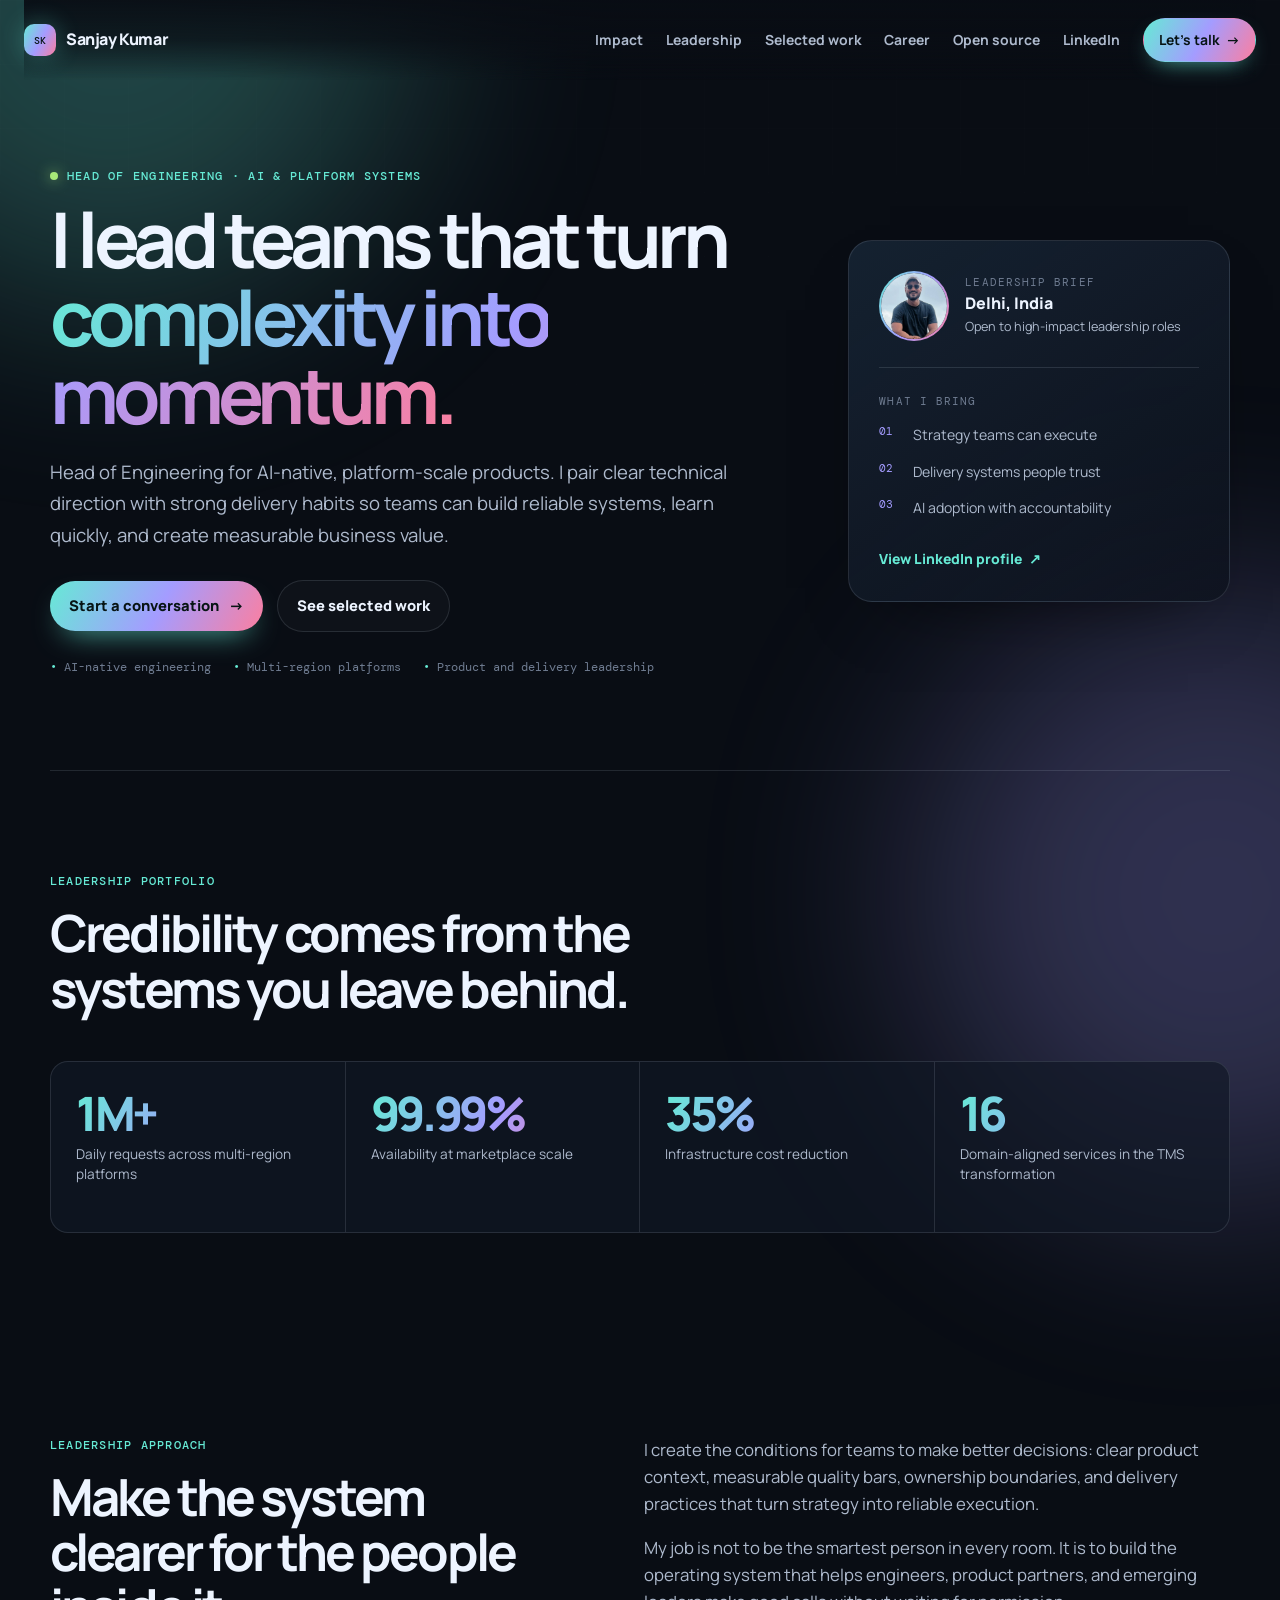
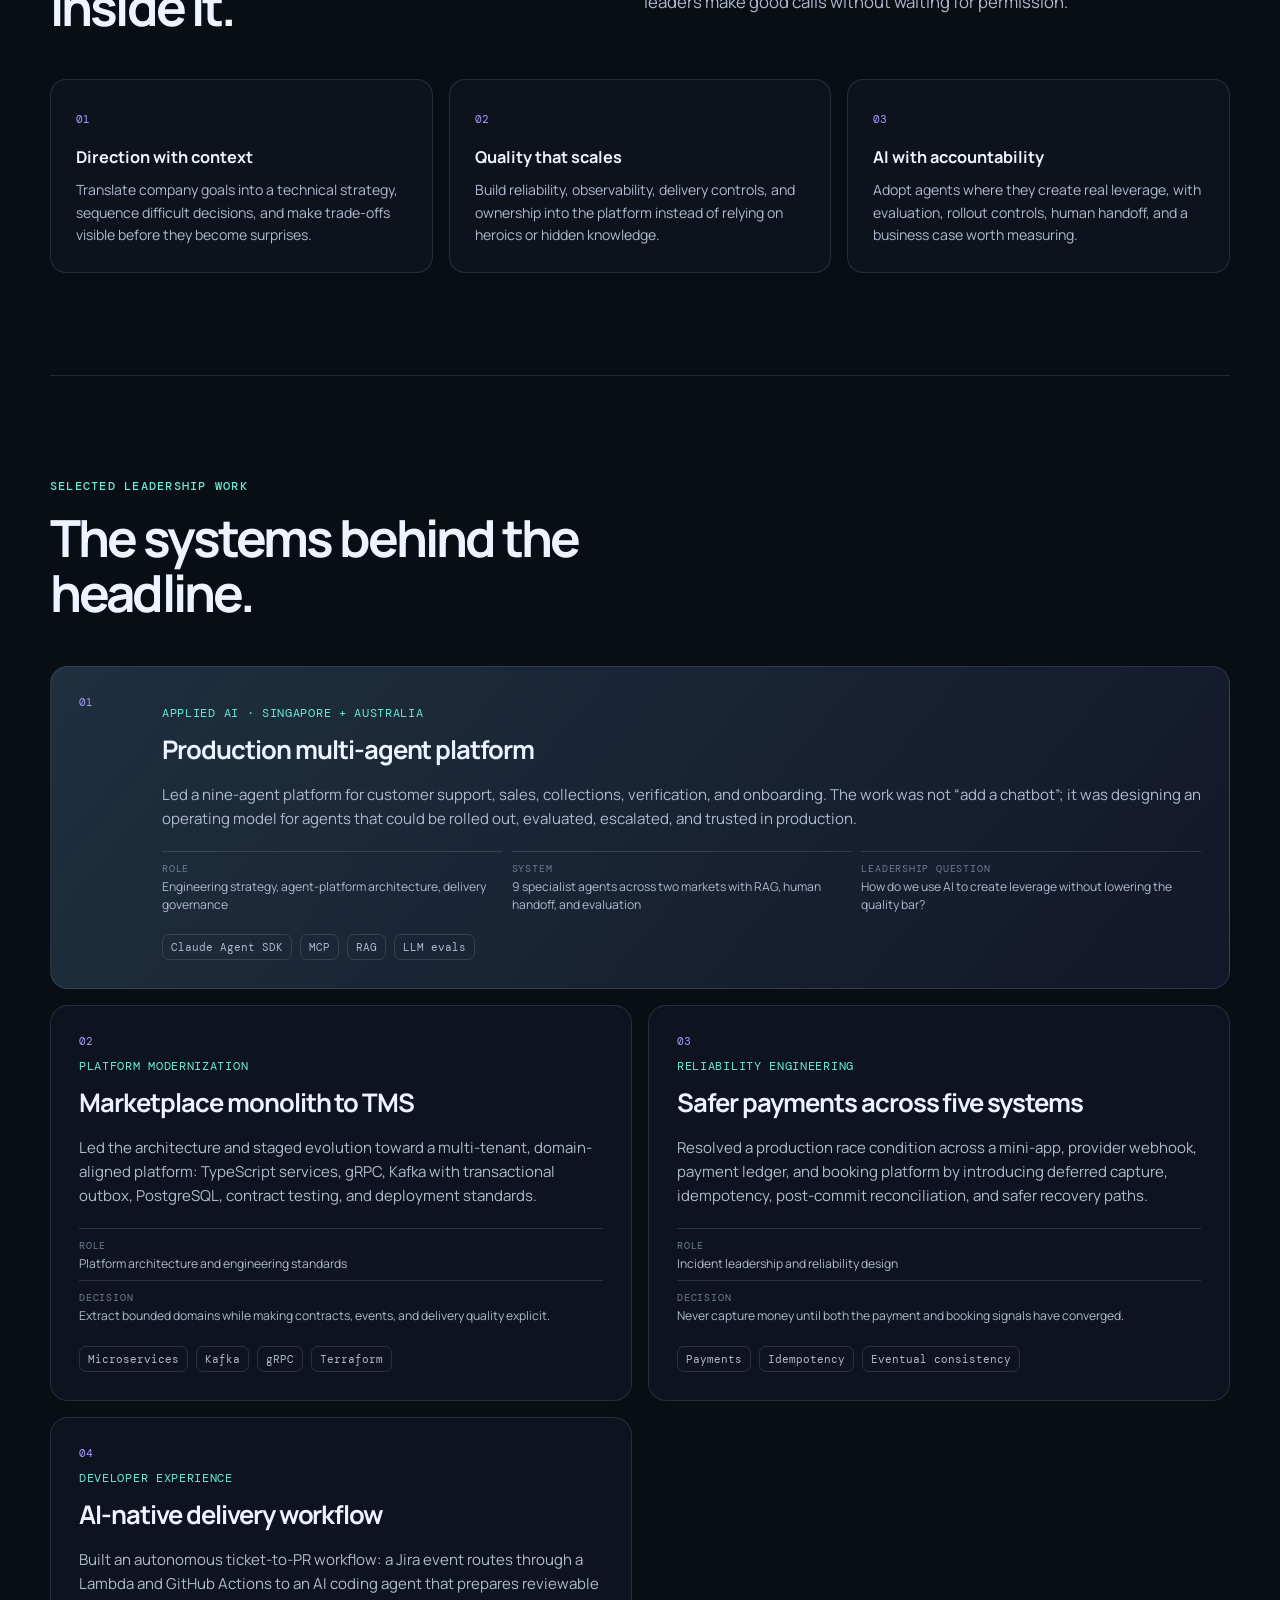
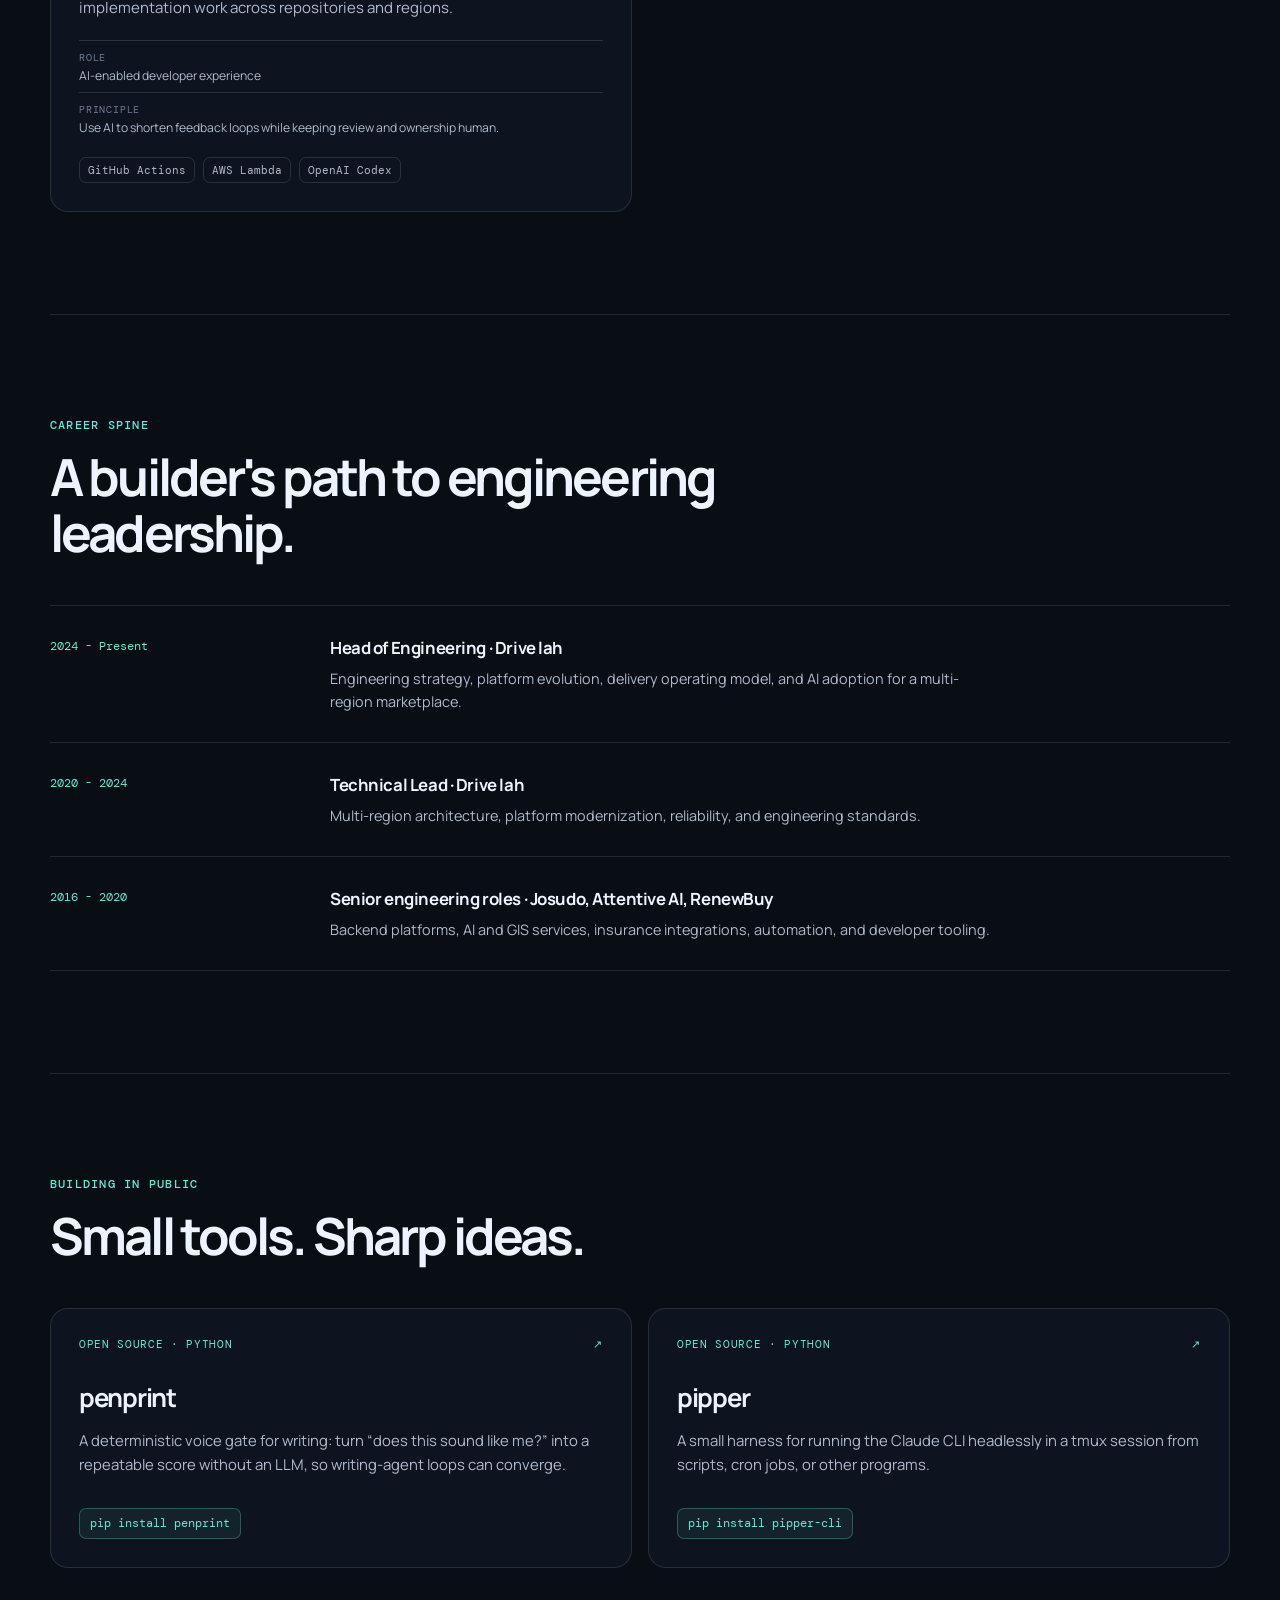
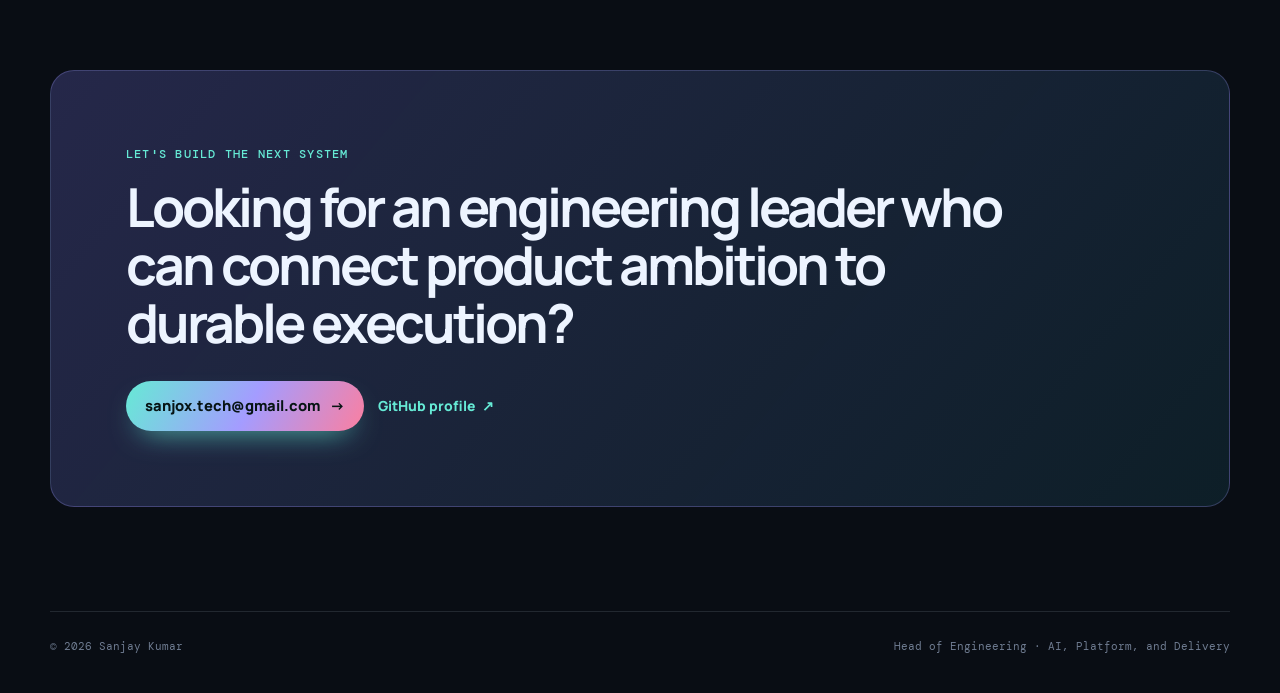
==== commit cb7a921a: "Add executive case-study portfolio content" ====
--- a/index.html
+++ b/index.html
@@ -31,6 +31,7 @@
       <a href="#impact">Impact</a>
       <a href="#leadership">Leadership</a>
       <a href="#work">Selected work</a>
+      <a href="#career">Career</a>
       <a href="#open-source">Open source</a>
       <a class="nav-linkedin" href="https://www.linkedin.com/in/sanjoxtech/" target="_blank" rel="noopener noreferrer">LinkedIn</a>
       <a class="nav-cta" href="mailto:sanjox.tech@gmail.com">Let's talk <span aria-hidden="true">→</span></a>
@@ -41,8 +42,8 @@
     <section class="hero shell">
       <div class="hero-copy reveal">
         <p class="eyebrow"><span class="eyebrow-dot"></span> Head of Engineering · AI &amp; Platform Systems</p>
-        <h1>I build the <span>engineering systems</span> that let ambitious products scale.</h1>
-        <p class="hero-summary">Engineering leader with 10 years of experience across cloud-native marketplaces, payments, developer platforms, and applied AI. I work at the intersection of people, product delivery, and durable technical systems.</p>
+        <h1>I lead teams that turn <span>complexity into momentum.</span></h1>
+        <p class="hero-summary">Head of Engineering for AI-native, platform-scale products. I pair clear technical direction with strong delivery habits so teams can build reliable systems, learn quickly, and create measurable business value.</p>
         <div class="hero-actions">
           <a class="button button-primary" href="mailto:sanjox.tech@gmail.com">Start a conversation <span aria-hidden="true">→</span></a>
           <a class="button button-secondary" href="#work">See selected work</a>
@@ -58,17 +59,17 @@
         <div class="hero-card-top">
           <img src="sanjay.jpg" alt="Sanjay Kumar">
           <div>
-            <p class="card-label">Based in</p>
+            <p class="card-label">Leadership brief</p>
             <p class="card-value">Delhi, India</p>
             <p class="card-subtle">Open to high-impact leadership roles</p>
           </div>
         </div>
         <div class="profile-rule"></div>
-        <p class="card-label">What I lead</p>
+        <p class="card-label">What I bring</p>
         <ul class="lead-list">
-          <li><span>01</span> Engineering strategy and delivery</li>
-          <li><span>02</span> Platform reliability and cost discipline</li>
-          <li><span>03</span> Applied AI products and AI-native SDLC</li>
+          <li><span>01</span> Strategy teams can execute</li>
+          <li><span>02</span> Delivery systems people trust</li>
+          <li><span>03</span> AI adoption with accountability</li>
         </ul>
         <a class="text-link" href="https://www.linkedin.com/in/sanjoxtech/" target="_blank" rel="noopener noreferrer">View LinkedIn profile <span aria-hidden="true">↗</span></a>
       </aside>
@@ -76,13 +77,13 @@
 
     <section class="impact shell" id="impact" aria-labelledby="impact-title">
       <div class="section-heading reveal">
-        <p class="eyebrow">Operating at scale</p>
-        <h2 id="impact-title">Outcomes, not output.</h2>
+        <p class="eyebrow">Leadership portfolio</p>
+        <h2 id="impact-title">Credibility comes from the systems you leave behind.</h2>
       </div>
       <div class="metrics-grid">
         <article class="metric-card reveal">
           <p class="metric-value">1M+</p>
-          <p class="metric-label">Daily requests on multi-region platforms</p>
+          <p class="metric-label">Daily requests across multi-region platforms</p>
         </article>
         <article class="metric-card reveal">
           <p class="metric-value">99.99%</p>
@@ -94,7 +95,7 @@
         </article>
         <article class="metric-card reveal">
           <p class="metric-value">16</p>
-          <p class="metric-label">Domain-aligned services in the TMS platform</p>
+          <p class="metric-label">Domain-aligned services in the TMS transformation</p>
         </article>
       </div>
     </section>
@@ -106,23 +107,23 @@
       </div>
       <div class="leadership-copy reveal">
         <p>I create the conditions for teams to make better decisions: clear product context, measurable quality bars, ownership boundaries, and delivery practices that turn strategy into reliable execution.</p>
-        <p>That means staying close to architecture and incidents, while investing in mentoring, technical standards, cross-functional planning, and the operating rhythm that helps engineers do their best work.</p>
+        <p>My job is not to be the smartest person in every room. It is to build the operating system that helps engineers, product partners, and emerging leaders make good calls without waiting for permission.</p>
       </div>
       <div class="principles reveal">
         <article>
           <span>01</span>
           <h3>Direction with context</h3>
-          <p>Translate company goals into a technical strategy, sequence the hard decisions, and make trade-offs explicit.</p>
+          <p>Translate company goals into a technical strategy, sequence difficult decisions, and make trade-offs visible before they become surprises.</p>
         </article>
         <article>
           <span>02</span>
           <h3>Quality that scales</h3>
-          <p>Build reliability, observability, delivery controls, and ownership into the platform instead of relying on heroics.</p>
+          <p>Build reliability, observability, delivery controls, and ownership into the platform instead of relying on heroics or hidden knowledge.</p>
         </article>
         <article>
           <span>03</span>
           <h3>AI with accountability</h3>
-          <p>Adopt agents where they create real leverage, with evaluation, rollout controls, human handoff, and clear business intent.</p>
+          <p>Adopt agents where they create real leverage, with evaluation, rollout controls, human handoff, and a business case worth measuring.</p>
         </article>
       </div>
     </section>
@@ -138,7 +139,12 @@
           <div>
             <p class="case-kicker">Applied AI · Singapore + Australia</p>
             <h3>Production multi-agent platform</h3>
-            <p>Led a nine-agent platform for customer support, sales, collections, verification, and onboarding. The system combined model routing, MCP tools, Pinecone RAG, Redis conversation state, human escalation, rollout controls, and evaluation workflows.</p>
+            <p>Led a nine-agent platform for customer support, sales, collections, verification, and onboarding. The work was not “add a chatbot”; it was designing an operating model for agents that could be rolled out, evaluated, escalated, and trusted in production.</p>
+            <dl class="case-proof">
+              <div><dt>Role</dt><dd>Engineering strategy, agent-platform architecture, delivery governance</dd></div>
+              <div><dt>System</dt><dd>9 specialist agents across two markets with RAG, human handoff, and evaluation</dd></div>
+              <div><dt>Leadership question</dt><dd>How do we use AI to create leverage without lowering the quality bar?</dd></div>
+            </dl>
           </div>
           <ul class="case-tags" aria-label="Technologies">
             <li>Claude Agent SDK</li><li>MCP</li><li>RAG</li><li>LLM evals</li>
@@ -150,6 +156,10 @@
           <p class="case-kicker">Platform modernization</p>
           <h3>Marketplace monolith to TMS</h3>
           <p>Led the architecture and staged evolution toward a multi-tenant, domain-aligned platform: TypeScript services, gRPC, Kafka with transactional outbox, PostgreSQL, contract testing, and deployment standards.</p>
+          <dl class="case-proof compact">
+            <div><dt>Role</dt><dd>Platform architecture and engineering standards</dd></div>
+            <div><dt>Decision</dt><dd>Extract bounded domains while making contracts, events, and delivery quality explicit.</dd></div>
+          </dl>
           <ul class="case-tags" aria-label="Technologies">
             <li>Microservices</li><li>Kafka</li><li>gRPC</li><li>Terraform</li>
           </ul>
@@ -160,6 +170,10 @@
           <p class="case-kicker">Reliability engineering</p>
           <h3>Safer payments across five systems</h3>
           <p>Resolved a production race condition across a mini-app, provider webhook, payment ledger, and booking platform by introducing deferred capture, idempotency, post-commit reconciliation, and safer recovery paths.</p>
+          <dl class="case-proof compact">
+            <div><dt>Role</dt><dd>Incident leadership and reliability design</dd></div>
+            <div><dt>Decision</dt><dd>Never capture money until both the payment and booking signals have converged.</dd></div>
+          </dl>
           <ul class="case-tags" aria-label="Engineering patterns">
             <li>Payments</li><li>Idempotency</li><li>Eventual consistency</li>
           </ul>
@@ -170,11 +184,36 @@
           <p class="case-kicker">Developer experience</p>
           <h3>AI-native delivery workflow</h3>
           <p>Built an autonomous ticket-to-PR workflow: a Jira event routes through a Lambda and GitHub Actions to an AI coding agent that prepares reviewable implementation work across repositories and regions.</p>
+          <dl class="case-proof compact">
+            <div><dt>Role</dt><dd>AI-enabled developer experience</dd></div>
+            <div><dt>Principle</dt><dd>Use AI to shorten feedback loops while keeping review and ownership human.</dd></div>
+          </dl>
           <ul class="case-tags" aria-label="Technologies">
             <li>GitHub Actions</li><li>AWS Lambda</li><li>OpenAI Codex</li>
           </ul>
         </article>
       </div>
+    </section>
+
+    <section class="career shell" id="career" aria-labelledby="career-title">
+      <div class="section-heading reveal">
+        <p class="eyebrow">Career spine</p>
+        <h2 id="career-title">A builder's path to engineering leadership.</h2>
+      </div>
+      <ol class="timeline">
+        <li class="reveal">
+          <p class="timeline-year">2024 - Present</p>
+          <div><h3>Head of Engineering · Drive lah</h3><p>Engineering strategy, platform evolution, delivery operating model, and AI adoption for a multi-region marketplace.</p></div>
+        </li>
+        <li class="reveal">
+          <p class="timeline-year">2020 - 2024</p>
+          <div><h3>Technical Lead · Drive lah</h3><p>Multi-region architecture, platform modernization, reliability, and engineering standards.</p></div>
+        </li>
+        <li class="reveal">
+          <p class="timeline-year">2016 - 2020</p>
+          <div><h3>Senior engineering roles · Josudo, Attentive AI, RenewBuy</h3><p>Backend platforms, AI and GIS services, insurance integrations, automation, and developer tooling.</p></div>
+        </li>
+      </ol>
     </section>
 
     <section class="open-source shell" id="open-source" aria-labelledby="open-source-title">
--- a/styles.css
+++ b/styles.css
@@ -121,6 +121,11 @@
 .case-kicker { margin: 11px 0 9px; color: var(--teal); font: .72rem var(--mono); letter-spacing: .06em; text-transform: uppercase; }
 .case-study h3 { margin-bottom: 12px; font-size: clamp(1.35rem, 2vw, 1.7rem); letter-spacing: -.04em; }
 .case-study p:not(.case-kicker) { margin-bottom: 20px; color: var(--muted); font-size: .94rem; }
+.case-proof { display: grid; grid-template-columns: repeat(3, 1fr); gap: 10px; margin: 0 0 20px; }
+.case-proof.compact { grid-template-columns: 1fr; gap: 7px; }
+.case-proof div { padding-top: 10px; border-top: 1px solid rgba(255,255,255,.12); }
+.case-proof dt { margin-bottom: 3px; color: var(--faint); font: .62rem var(--mono); letter-spacing: .08em; text-transform: uppercase; }
+.case-proof dd { margin: 0; color: var(--muted); font-size: .76rem; line-height: 1.5; }
 .case-tags { display: flex; flex-wrap: wrap; align-self: flex-end; grid-column: 2; gap: 8px; padding: 0; margin: auto 0 0; list-style: none; }
 .case-study:not(.case-feature) .case-tags { align-self: flex-start; }
 .case-tags li { padding: 5px 8px; border: 1px solid rgba(255,255,255,.12); border-radius: 7px; color: var(--muted); font: .67rem var(--mono); }
@@ -133,6 +138,13 @@
 .oss-card h3 { margin: 27px 0 10px; font-size: 1.6rem; letter-spacing: -.05em; }
 .oss-card p { margin: 0 0 20px; color: var(--muted); font-size: .93rem; }
 .oss-command { align-self: flex-start; margin-top: auto; padding: 7px 10px; border: 1px solid rgba(102,234,213,.28); border-radius: 7px; color: var(--teal); background: rgba(102,234,213,.07); font: .72rem var(--mono); }
+
+.career { border-top: 1px solid var(--line); }
+.timeline { display: grid; gap: 0; margin: 45px 0 0; padding: 0; list-style: none; border-top: 1px solid var(--line); }
+.timeline li { display: grid; grid-template-columns: minmax(130px, .28fr) 1fr; gap: 28px; padding: 29px 0; border-bottom: 1px solid var(--line); }
+.timeline-year { margin: 3px 0 0; color: var(--teal); font: .73rem var(--mono); }
+.timeline h3 { margin: 0 0 5px; font-size: 1.05rem; letter-spacing: -.025em; }
+.timeline div p { margin: 0; max-width: 670px; color: var(--muted); font-size: .9rem; }
 
 .contact { margin-bottom: 104px; padding: clamp(36px, 7vw, 75px) !important; border: 1px solid rgba(164,156,255,.26); border-radius: 24px; background: linear-gradient(130deg, rgba(45, 48, 89, .78), rgba(15, 37, 46, .74)); }
 .contact h2 { max-width: 900px; margin-bottom: 29px; font-size: clamp(2rem, 4.2vw, 3.65rem); }
@@ -176,5 +188,7 @@
   .metric-card:last-child { border-bottom: 0; }
   .case-feature { grid-column: auto; display: flex; gap: 0; }
   .case-tags { grid-column: auto; }
+  .case-proof { grid-template-columns: 1fr; }
+  .timeline li { grid-template-columns: 1fr; gap: 6px; }
   .site-footer { flex-direction: column; padding-bottom: 28px; }
 }
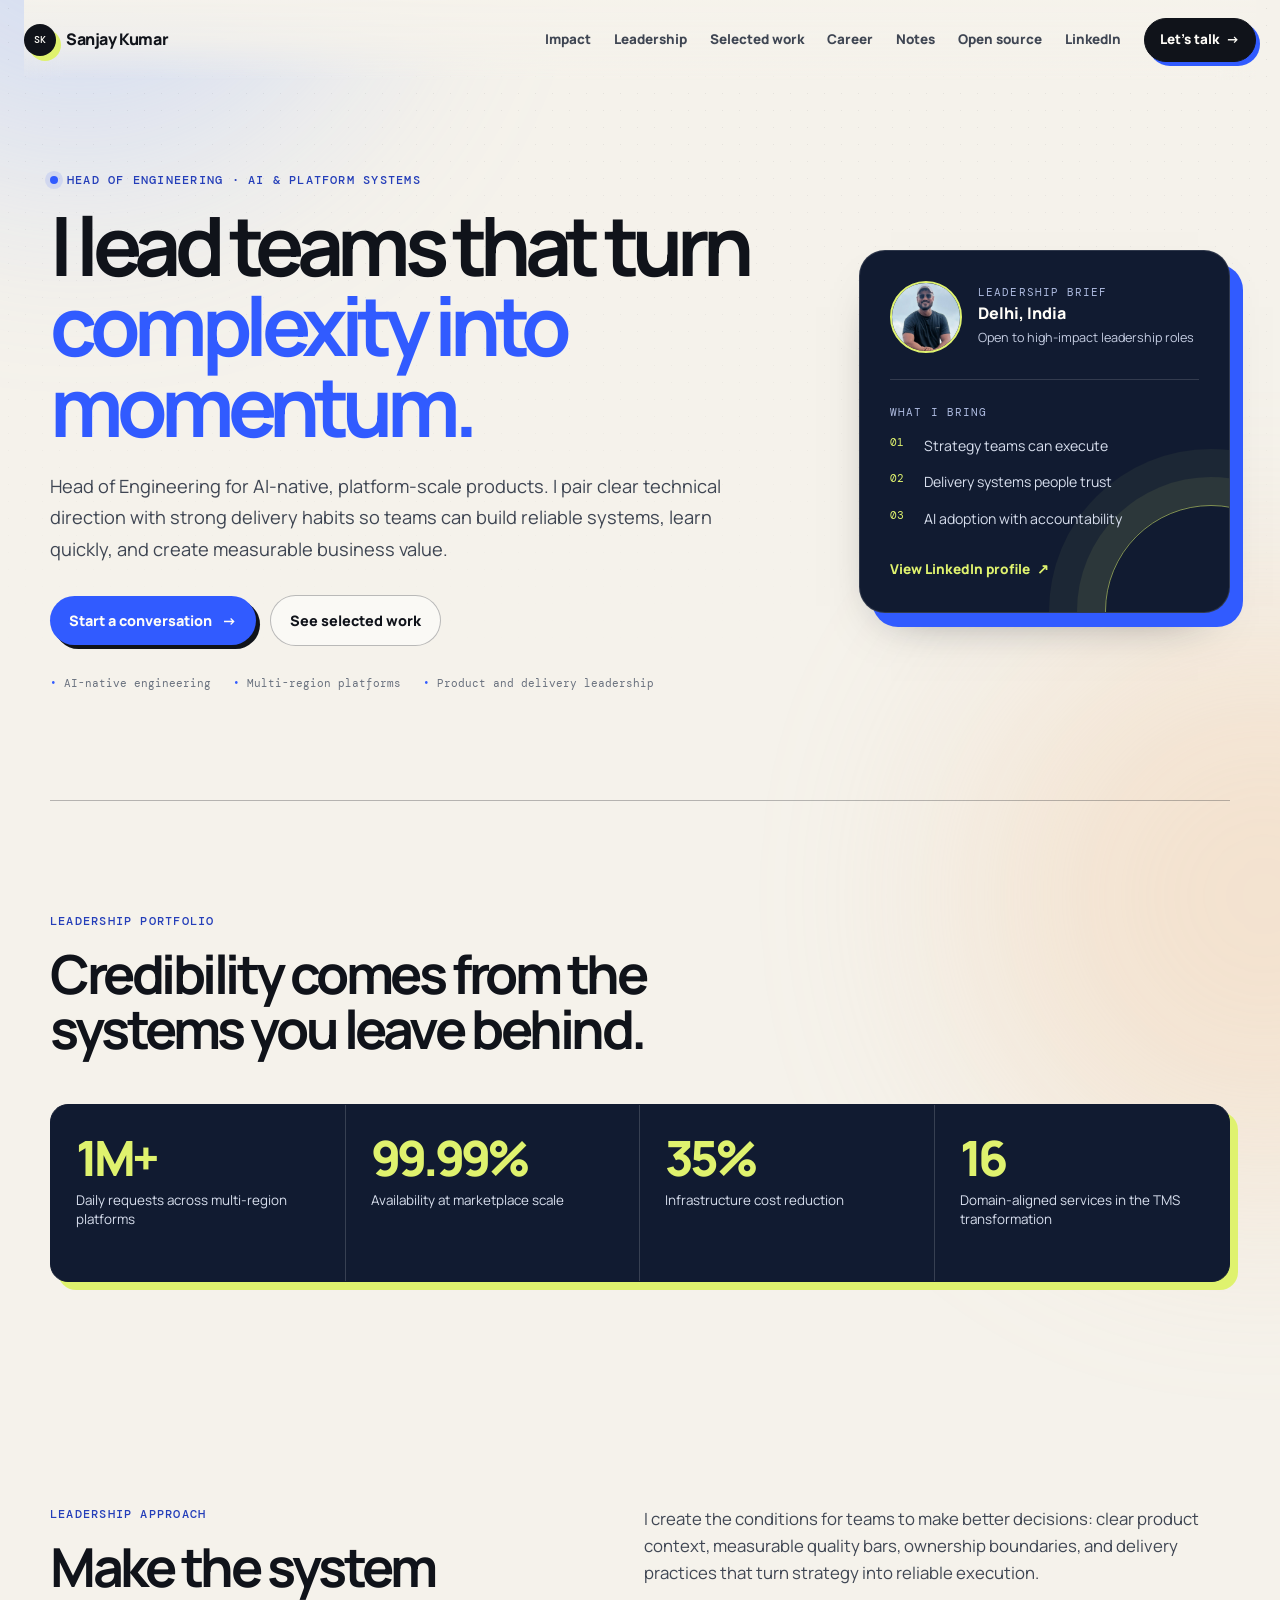
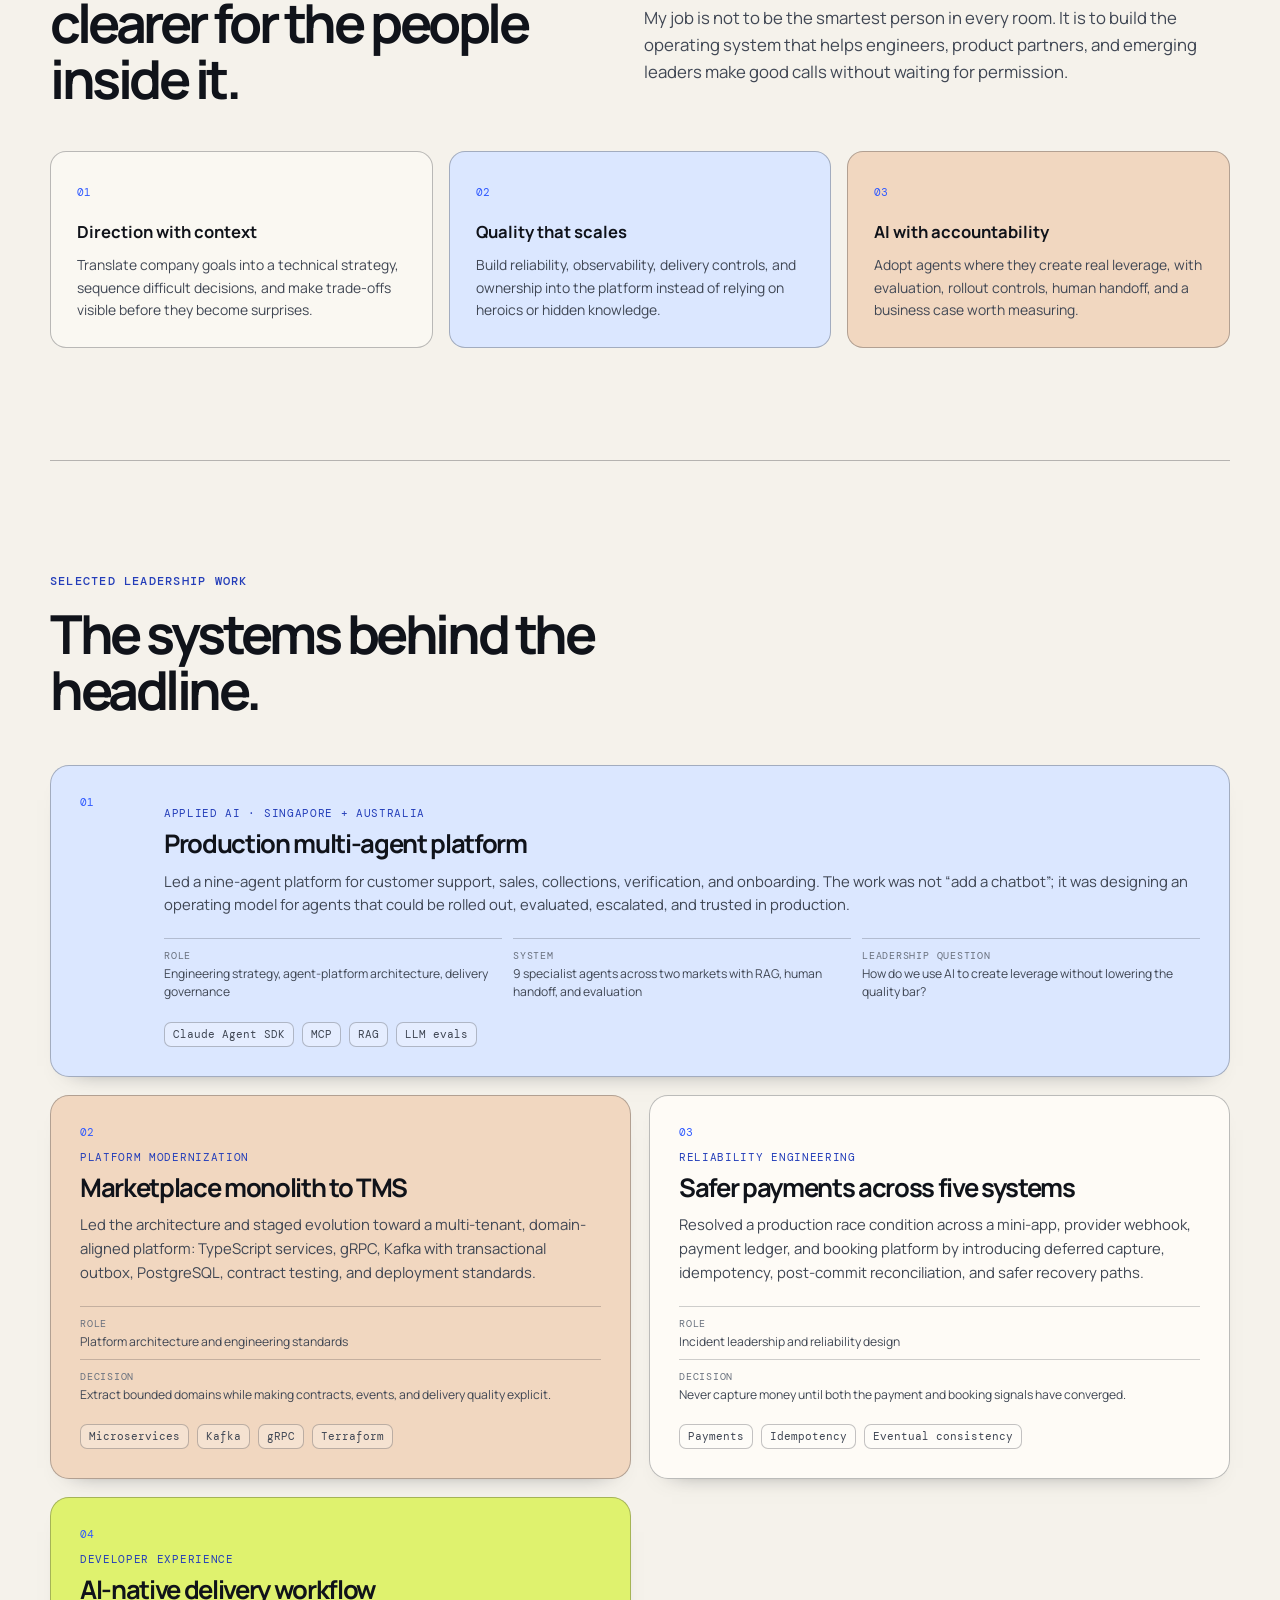
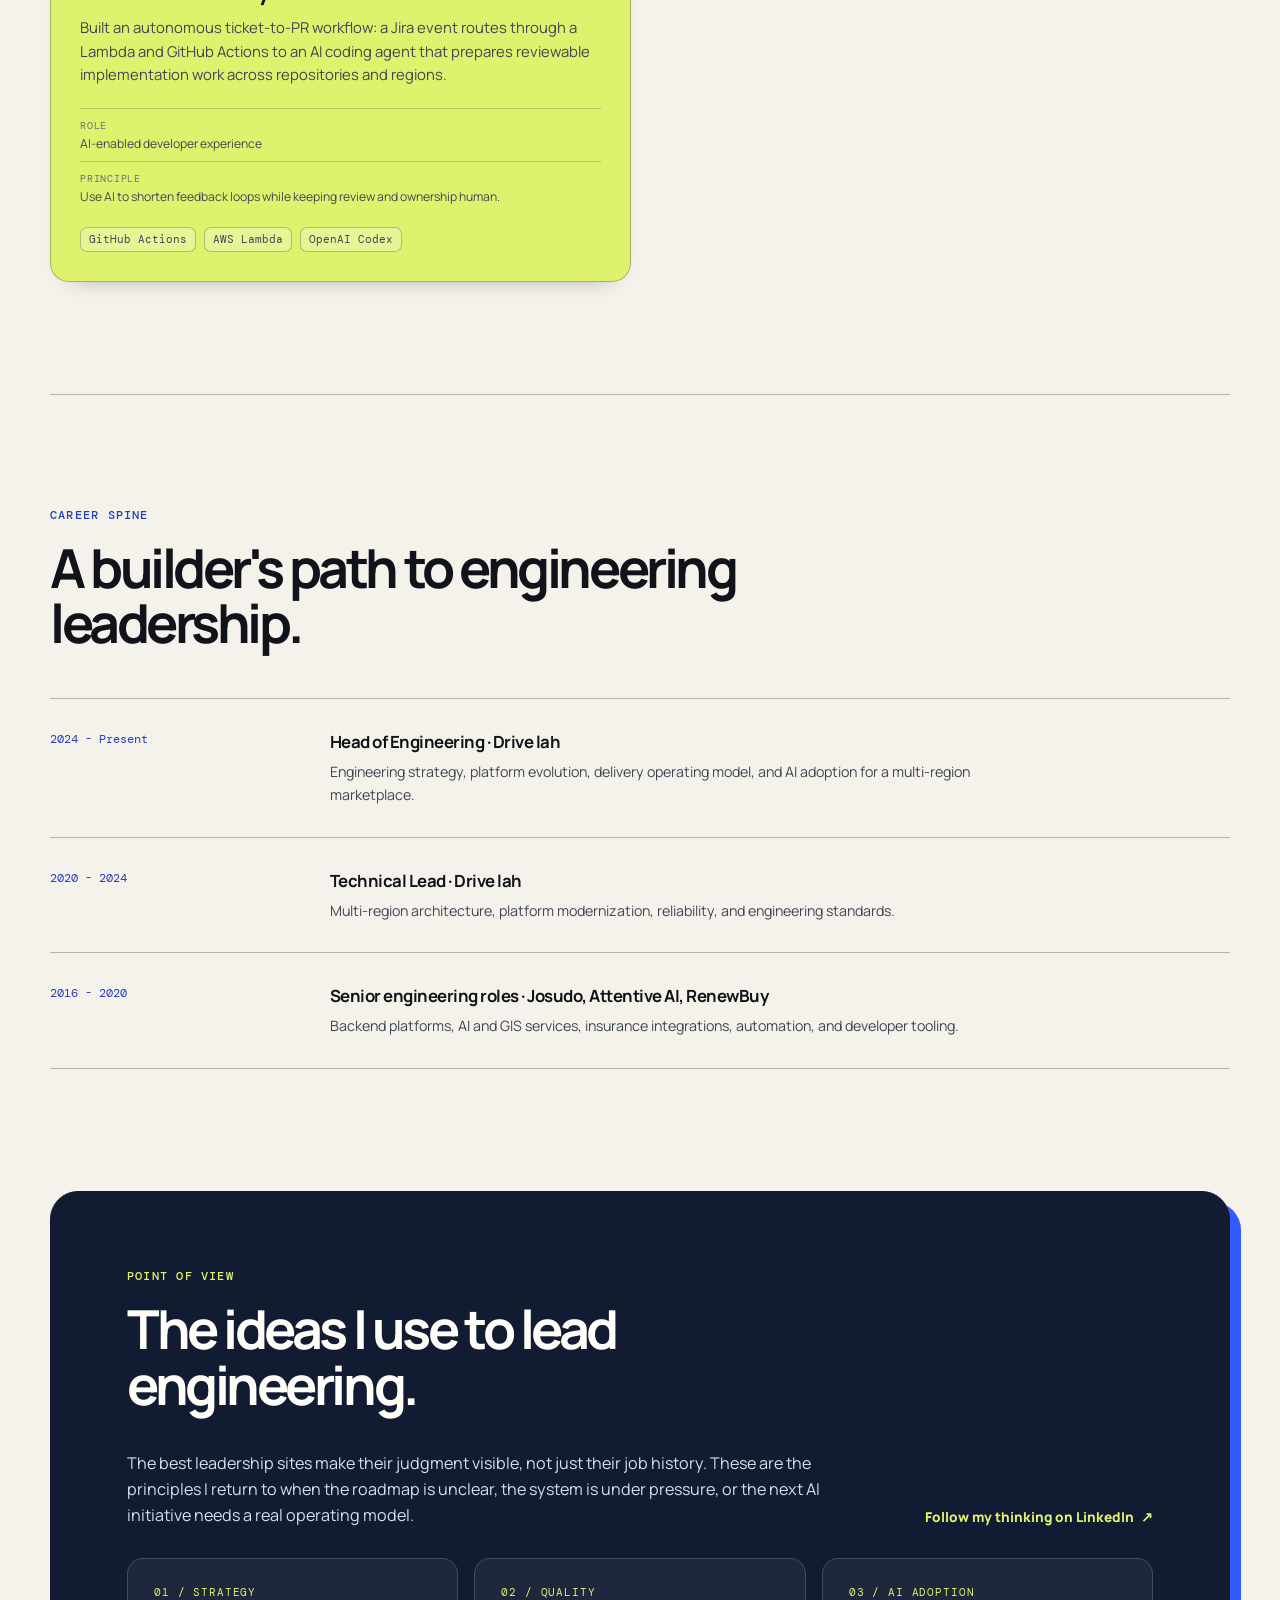
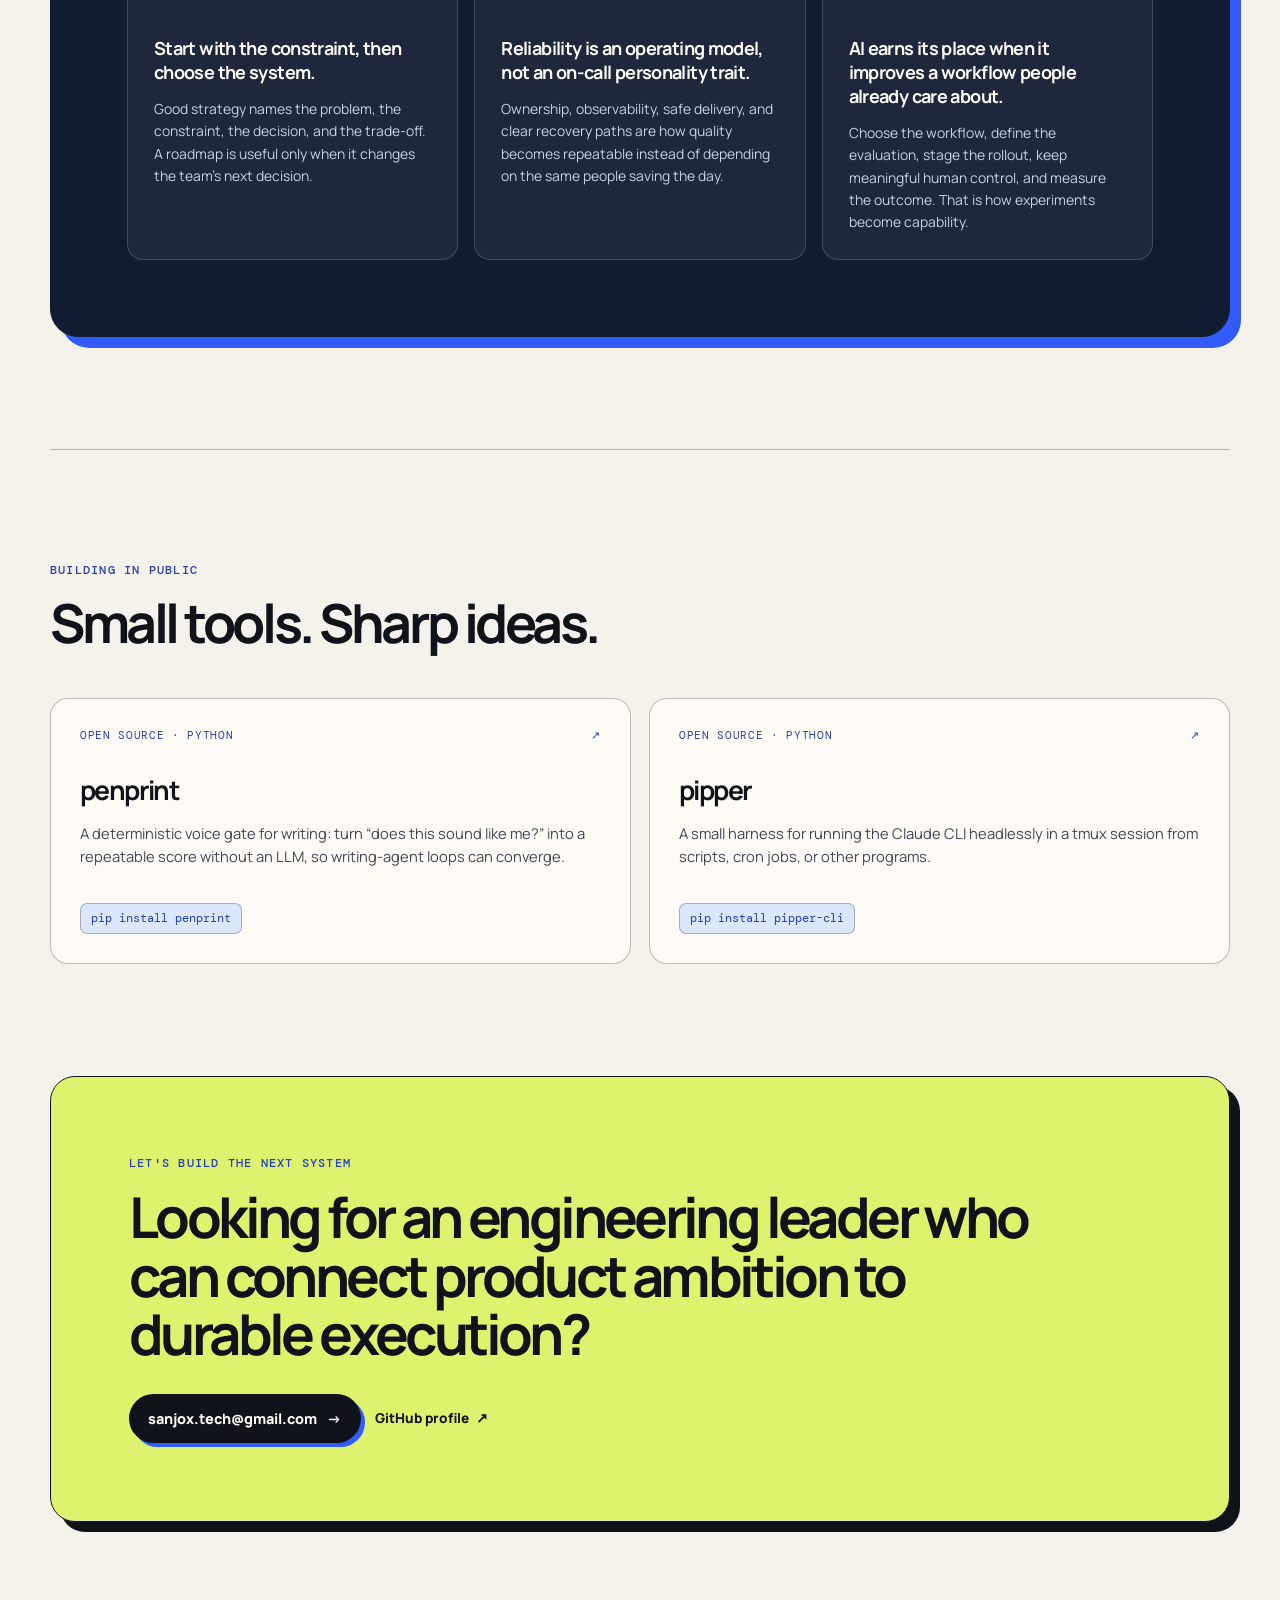
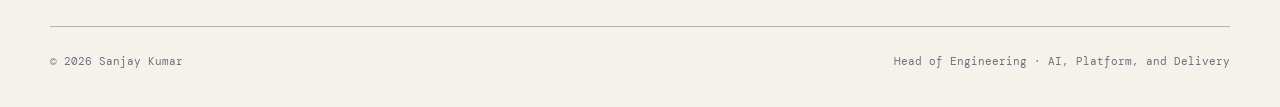
==== commit e31f7879: "Refresh portfolio with executive editorial design" ====
--- a/index.html
+++ b/index.html
@@ -32,6 +32,7 @@
       <a href="#leadership">Leadership</a>
       <a href="#work">Selected work</a>
       <a href="#career">Career</a>
+      <a href="#notes">Notes</a>
       <a href="#open-source">Open source</a>
       <a class="nav-linkedin" href="https://www.linkedin.com/in/sanjoxtech/" target="_blank" rel="noopener noreferrer">LinkedIn</a>
       <a class="nav-cta" href="mailto:sanjox.tech@gmail.com">Let's talk <span aria-hidden="true">→</span></a>
@@ -216,6 +217,34 @@
       </ol>
     </section>
 
+    <section class="notes shell" id="notes" aria-labelledby="notes-title">
+      <div class="section-heading reveal">
+        <p class="eyebrow">Point of view</p>
+        <h2 id="notes-title">The ideas I use to lead engineering.</h2>
+      </div>
+      <div class="notes-intro reveal">
+        <p>The best leadership sites make their judgment visible, not just their job history. These are the principles I return to when the roadmap is unclear, the system is under pressure, or the next AI initiative needs a real operating model.</p>
+        <a class="text-link" href="https://www.linkedin.com/in/sanjoxtech/" target="_blank" rel="noopener noreferrer">Follow my thinking on LinkedIn <span aria-hidden="true">↗</span></a>
+      </div>
+      <div class="notes-grid">
+        <article class="note-card reveal">
+          <p class="note-index">01 / Strategy</p>
+          <h3>Start with the constraint, then choose the system.</h3>
+          <p>Good strategy names the problem, the constraint, the decision, and the trade-off. A roadmap is useful only when it changes the team's next decision.</p>
+        </article>
+        <article class="note-card reveal">
+          <p class="note-index">02 / Quality</p>
+          <h3>Reliability is an operating model, not an on-call personality trait.</h3>
+          <p>Ownership, observability, safe delivery, and clear recovery paths are how quality becomes repeatable instead of depending on the same people saving the day.</p>
+        </article>
+        <article class="note-card reveal">
+          <p class="note-index">03 / AI adoption</p>
+          <h3>AI earns its place when it improves a workflow people already care about.</h3>
+          <p>Choose the workflow, define the evaluation, stage the rollout, keep meaningful human control, and measure the outcome. That is how experiments become capability.</p>
+        </article>
+      </div>
+    </section>
+
     <section class="open-source shell" id="open-source" aria-labelledby="open-source-title">
       <div class="section-heading reveal">
         <p class="eyebrow">Building in public</p>
--- a/styles.css
+++ b/styles.css
@@ -1,17 +1,19 @@
 :root {
-  --bg: #090d14;
-  --surface: rgba(18, 25, 38, .78);
-  --surface-strong: #111926;
-  --line: rgba(220, 235, 255, .12);
-  --line-bright: rgba(123, 229, 213, .42);
-  --ink: #edf4ff;
-  --muted: #aebacd;
-  --faint: #6f7c91;
-  --teal: #66ead5;
-  --violet: #a49cff;
-  --coral: #fb7fa0;
-  --lime: #a7e778;
-  --gradient: linear-gradient(118deg, var(--teal), var(--violet) 52%, var(--coral));
+  --paper: #f5f2eb;
+  --paper-deep: #eae6dc;
+  --card: rgba(255, 253, 248, .86);
+  --ink: #10131a;
+  --ink-soft: #3f4653;
+  --muted: #69717e;
+  --line: rgba(16, 19, 26, .14);
+  --line-strong: rgba(16, 19, 26, .28);
+  --navy: #111b31;
+  --blue: #315bff;
+  --blue-deep: #243eb9;
+  --sky: #dbe7ff;
+  --peach: #f1d7c0;
+  --citron: #dff26e;
+  --white: #fffdf8;
   --sans: "Manrope", -apple-system, BlinkMacSystemFont, "Segoe UI", sans-serif;
   --mono: "DM Mono", "SFMono-Regular", Consolas, monospace;
 }
@@ -21,7 +23,7 @@
 body {
   margin: 0;
   min-width: 320px;
-  background: var(--bg);
+  background: var(--paper);
   color: var(--ink);
   font-family: var(--sans);
   line-height: 1.6;
@@ -29,17 +31,17 @@
 }
 a { color: inherit; text-decoration: none; }
 button { font: inherit; }
-::selection { background: rgba(102, 234, 213, .28); color: var(--ink); }
-
-.page-glow { position: fixed; z-index: -2; width: 38rem; height: 38rem; border-radius: 50%; filter: blur(110px); pointer-events: none; opacity: .25; }
-.page-glow-one { top: -19rem; left: -12rem; background: var(--teal); }
-.page-glow-two { right: -15rem; top: 37rem; background: var(--violet); }
+::selection { background: var(--citron); color: var(--ink); }
+
+.page-glow { position: fixed; z-index: -2; width: 36rem; height: 36rem; border-radius: 50%; filter: blur(110px); pointer-events: none; opacity: .34; }
+.page-glow-one { top: -25rem; left: -13rem; background: #9ab8ff; }
+.page-glow-two { right: -17rem; top: 38rem; background: #f1c59c; }
 .grid-overlay {
-  position: fixed; z-index: -1; inset: 0; pointer-events: none; opacity: .42;
-  background-image: linear-gradient(rgba(255,255,255,.025) 1px, transparent 1px), linear-gradient(90deg, rgba(255,255,255,.025) 1px, transparent 1px);
-  background-size: 4rem 4rem;
-  mask-image: linear-gradient(to bottom, #000, transparent 78%);
-  -webkit-mask-image: linear-gradient(to bottom, #000, transparent 78%);
+  position: fixed; z-index: -1; inset: 0; pointer-events: none; opacity: .64;
+  background-image: radial-gradient(rgba(16, 19, 26, .13) .75px, transparent .75px);
+  background-size: 17px 17px;
+  mask-image: linear-gradient(to bottom, #000, transparent 75%);
+  -webkit-mask-image: linear-gradient(to bottom, #000, transparent 75%);
 }
 
 .shell { width: min(1180px, calc(100% - 48px)); margin: 0 auto; }
@@ -48,107 +50,135 @@
   width: min(1280px, calc(100% - 48px)); margin: 0 auto;
   display: flex; align-items: center; justify-content: space-between;
   padding: 18px 0;
-  background: linear-gradient(to bottom, rgba(9, 13, 20, .94), rgba(9, 13, 20, .74), transparent);
-  backdrop-filter: blur(14px);
+  background: linear-gradient(to bottom, rgba(245, 242, 235, .96), rgba(245, 242, 235, .78), transparent);
+  backdrop-filter: blur(16px);
 }
 .brand { display: inline-flex; align-items: center; gap: 10px; font-weight: 800; letter-spacing: -.025em; }
 .brand-mark {
-  display: grid; place-items: center; width: 32px; height: 32px; border-radius: 10px;
-  color: #071414; background: var(--gradient); font: 500 10px var(--mono); box-shadow: 0 0 24px rgba(102, 234, 213, .3);
-}
-.site-nav { display: flex; align-items: center; gap: 23px; color: var(--muted); font-size: .87rem; font-weight: 700; }
-.site-nav > a { transition: color .2s ease; }
-.site-nav > a:hover, .site-nav > a:focus-visible { color: var(--teal); }
+  display: grid; place-items: center; width: 32px; height: 32px; border-radius: 50%;
+  color: var(--white); background: var(--ink); font: 500 10px var(--mono); box-shadow: 5px 5px 0 var(--citron);
+}
+.site-nav { display: flex; align-items: center; gap: 23px; color: var(--ink-soft); font-size: .84rem; font-weight: 800; }
+.site-nav > a { transition: color .2s ease, transform .2s ease; }
+.site-nav > a:hover, .site-nav > a:focus-visible { color: var(--blue); transform: translateY(-1px); }
 .nav-cta {
-  padding: 10px 15px; border: 1px solid transparent; border-radius: 999px;
-  color: #071414 !important; background: var(--gradient); box-shadow: 0 9px 24px -12px rgba(102, 234, 213, .9);
+  padding: 10px 15px; border: 1px solid var(--ink); border-radius: 999px;
+  color: var(--white) !important; background: var(--ink); box-shadow: 4px 4px 0 var(--blue);
 }
 .nav-cta span { margin-left: 4px; }
-.menu-toggle { display: none; border: 1px solid var(--line); border-radius: 8px; padding: 7px 10px; color: var(--ink); background: rgba(255,255,255,.03); }
-
-.hero { display: grid; grid-template-columns: minmax(0, 1.3fr) minmax(310px, .7fr); gap: clamp(36px, 7vw, 105px); align-items: center; min-height: 690px; padding: 74px 0 82px; }
-.eyebrow { display: flex; align-items: center; gap: 9px; margin: 0 0 16px; color: var(--teal); font: 500 .74rem var(--mono); letter-spacing: .105em; text-transform: uppercase; }
-.eyebrow-dot { width: 8px; height: 8px; border-radius: 50%; background: var(--lime); box-shadow: 0 0 14px rgba(167, 231, 120, .8); }
+.menu-toggle { display: none; border: 1px solid var(--line-strong); border-radius: 8px; padding: 7px 10px; color: var(--ink); background: rgba(255,255,255,.56); }
+
+.hero { display: grid; grid-template-columns: minmax(0, 1.32fr) minmax(325px, .68fr); gap: clamp(36px, 7vw, 105px); align-items: center; min-height: 720px; padding: 78px 0 94px; }
+.eyebrow { display: flex; align-items: center; gap: 9px; margin: 0 0 17px; color: var(--blue-deep); font: 500 .73rem var(--mono); letter-spacing: .105em; text-transform: uppercase; }
+.eyebrow-dot { width: 8px; height: 8px; border-radius: 50%; background: var(--blue); box-shadow: 0 0 0 5px rgba(49, 91, 255, .12); }
 h1, h2, h3, p { margin-top: 0; }
-h1 { max-width: 850px; margin-bottom: 23px; font-size: clamp(3rem, 6vw, 5.35rem); line-height: 1.015; letter-spacing: -.067em; }
-h1 span { color: transparent; background: var(--gradient); background-clip: text; -webkit-background-clip: text; }
-.hero-summary { max-width: 690px; margin-bottom: 28px; color: var(--muted); font-size: clamp(1rem, 1.45vw, 1.16rem); line-height: 1.72; }
+h1 { max-width: 850px; margin-bottom: 25px; font-size: clamp(3.45rem, 6.4vw, 6.1rem); line-height: .98; letter-spacing: -.079em; }
+h1 span { color: var(--blue); }
+.hero-summary { max-width: 680px; margin-bottom: 30px; color: var(--ink-soft); font-size: clamp(1rem, 1.45vw, 1.14rem); line-height: 1.72; }
 .hero-actions, .contact-actions { display: flex; align-items: center; gap: 14px; flex-wrap: wrap; }
-.button { display: inline-flex; align-items: center; gap: 10px; border-radius: 999px; padding: 13px 19px; font-size: .92rem; font-weight: 800; transition: transform .2s ease, border-color .2s ease, background .2s ease; }
-.button:hover, .button:focus-visible { transform: translateY(-2px); }
-.button-primary { color: #071414; background: var(--gradient); box-shadow: 0 13px 30px -14px rgba(102, 234, 213, .85); }
-.button-secondary { border: 1px solid var(--line); background: rgba(255,255,255,.025); color: var(--ink); }
-.button-secondary:hover, .button-secondary:focus-visible { border-color: var(--line-bright); }
-.hero-notes { display: flex; flex-wrap: wrap; gap: 9px 22px; padding: 0; margin: 28px 0 0; list-style: none; color: var(--faint); font: .72rem var(--mono); }
-.hero-notes li::before { content: "•"; margin-right: 7px; color: var(--teal); }
-
-.hero-card { padding: 30px; border: 1px solid var(--line); border-radius: 24px; background: linear-gradient(145deg, rgba(22, 35, 51, .93), rgba(13, 18, 29, .78)); box-shadow: 0 28px 70px -42px rgba(0,0,0,.8); }
+.button { display: inline-flex; align-items: center; gap: 10px; border-radius: 999px; padding: 13px 19px; font-size: .9rem; font-weight: 800; transition: transform .2s ease, box-shadow .2s ease, border-color .2s ease; }
+.button:hover, .button:focus-visible { transform: translate(-2px, -2px); }
+.button-primary { color: var(--white); background: var(--blue); box-shadow: 4px 4px 0 var(--ink); }
+.button-primary:hover, .button-primary:focus-visible { box-shadow: 6px 6px 0 var(--ink); }
+.button-secondary { border: 1px solid var(--line-strong); background: rgba(255,255,255,.52); color: var(--ink); }
+.button-secondary:hover, .button-secondary:focus-visible { border-color: var(--ink); }
+.hero-notes { display: flex; flex-wrap: wrap; gap: 9px 22px; padding: 0; margin: 30px 0 0; list-style: none; color: var(--muted); font: .71rem var(--mono); }
+.hero-notes li::before { content: "•"; margin-right: 7px; color: var(--blue); }
+
+.hero-card { position: relative; overflow: hidden; padding: 30px; border: 1px solid rgba(255,255,255,.13); border-radius: 26px; color: var(--white); background: var(--navy); box-shadow: 13px 14px 0 var(--blue), 0 25px 50px -32px rgba(16, 19, 26, .7); }
+.hero-card::after { content: ""; position: absolute; width: 210px; height: 210px; right: -88px; bottom: -105px; border: 1px solid rgba(223,242,110,.55); border-radius: 50%; box-shadow: 0 0 0 28px rgba(223,242,110,.08), 0 0 0 56px rgba(223,242,110,.05); }
+.hero-card-top, .hero-card > * { position: relative; z-index: 1; }
 .hero-card-top { display: flex; align-items: center; gap: 16px; }
-.hero-card img { width: 70px; height: 70px; border: 2px solid transparent; border-radius: 50%; object-fit: cover; background: linear-gradient(var(--surface-strong), var(--surface-strong)) padding-box, var(--gradient) border-box; }
-.card-label { margin-bottom: 2px; color: var(--faint); font: .68rem var(--mono); text-transform: uppercase; letter-spacing: .1em; }
-.card-value { margin-bottom: 1px; font-weight: 800; }
-.card-subtle { margin: 0; color: var(--muted); font-size: .79rem; }
-.profile-rule { height: 1px; margin: 26px 0; background: var(--line); }
-.lead-list { display: grid; gap: 14px; padding: 0; margin: 16px 0 26px; list-style: none; color: var(--muted); font-size: .88rem; }
+.hero-card img { width: 72px; height: 72px; border: 2px solid var(--citron); border-radius: 50%; object-fit: cover; background: var(--paper-deep); }
+.card-label { margin-bottom: 2px; color: #aebbe0; font: .66rem var(--mono); text-transform: uppercase; letter-spacing: .1em; }
+.card-value { margin-bottom: 1px; color: var(--white); font-weight: 800; }
+.card-subtle { margin: 0; color: #c4cce1; font-size: .79rem; }
+.profile-rule { height: 1px; margin: 26px 0; background: rgba(255,255,255,.14); }
+.lead-list { display: grid; gap: 14px; padding: 0; margin: 16px 0 26px; list-style: none; color: #d7deed; font-size: .88rem; }
 .lead-list li { display: grid; grid-template-columns: 25px 1fr; gap: 9px; }
-.lead-list span, .case-number, .principles span { color: var(--violet); font: .68rem var(--mono); }
-.text-link { display: inline-flex; gap: 7px; color: var(--teal); font-size: .87rem; font-weight: 800; }
+.lead-list span, .case-number, .principles span { color: var(--blue); font: .68rem var(--mono); }
+.hero-card .lead-list span { color: var(--citron); }
+.text-link { display: inline-flex; gap: 7px; color: var(--blue); font-size: .85rem; font-weight: 800; }
 .text-link:hover { color: var(--ink); }
-
-section:not(.hero) { padding: 102px 0; }
-.section-heading { max-width: 700px; }
-h2 { margin-bottom: 0; font-size: clamp(2rem, 4vw, 3.25rem); line-height: 1.08; letter-spacing: -.056em; }
-.impact { border-top: 1px solid var(--line); }
-.metrics-grid { display: grid; grid-template-columns: repeat(4, 1fr); margin-top: 45px; border: 1px solid var(--line); border-radius: 18px; overflow: hidden; background: rgba(17, 25, 38, .68); }
-.metric-card { min-height: 170px; padding: 28px 25px; border-right: 1px solid var(--line); }
+.hero-card .text-link { color: var(--citron); }
+.hero-card .text-link:hover { color: var(--white); }
+
+section:not(.hero) { padding: 112px 0; }
+.section-heading { max-width: 720px; }
+h2 { margin-bottom: 0; font-size: clamp(2.2rem, 4.2vw, 3.65rem); line-height: 1.04; letter-spacing: -.064em; }
+.impact { border-top: 1px solid var(--line-strong); }
+.metrics-grid { display: grid; grid-template-columns: repeat(4, 1fr); margin-top: 47px; border: 1px solid var(--navy); border-radius: 18px; overflow: hidden; background: var(--navy); box-shadow: 8px 8px 0 var(--citron); }
+.metric-card { min-height: 176px; padding: 29px 25px; border-right: 1px solid rgba(255,255,255,.16); }
 .metric-card:last-child { border-right: 0; }
-.metric-value { margin-bottom: 8px; color: transparent; background: var(--gradient); background-clip: text; -webkit-background-clip: text; font-size: clamp(2rem, 3.7vw, 3.2rem); line-height: 1; font-weight: 800; letter-spacing: -.07em; }
-.metric-label { margin: 0; color: var(--muted); font-size: .85rem; line-height: 1.45; }
+.metric-value { margin-bottom: 8px; color: var(--citron); font-size: clamp(2.15rem, 3.8vw, 3.35rem); line-height: 1; font-weight: 800; letter-spacing: -.08em; }
+.metric-label { margin: 0; color: #d7deed; font-size: .84rem; line-height: 1.45; }
 
 .section-grid { display: grid; grid-template-columns: .9fr 1.1fr; column-gap: clamp(45px, 9vw, 142px); row-gap: 44px; }
-.leadership-copy { color: var(--muted); font-size: 1.05rem; }
+.leadership-copy { color: var(--ink-soft); font-size: 1.05rem; }
 .leadership-copy p { margin-bottom: 18px; }
 .principles { grid-column: 1 / -1; display: grid; grid-template-columns: repeat(3, 1fr); gap: 16px; }
-.principles article { padding: 25px; border: 1px solid var(--line); border-radius: 16px; background: rgba(18,25,38,.57); }
-.principles h3 { margin: 14px 0 9px; font-size: 1.02rem; }
-.principles p { margin: 0; color: var(--muted); font-size: .88rem; }
-
-.work { border-top: 1px solid var(--line); }
-.case-grid { display: grid; grid-template-columns: repeat(2, 1fr); gap: 16px; margin-top: 45px; }
-.case-study { display: flex; flex-direction: column; min-height: 310px; padding: 28px; border: 1px solid var(--line); border-radius: 18px; background: rgba(18, 25, 38, .64); transition: transform .25s ease, border-color .25s ease; }
-.case-study:hover { border-color: var(--line-bright); transform: translateY(-4px); }
-.case-feature { grid-column: span 2; display: grid; grid-template-columns: 65px minmax(0, 1fr); column-gap: 18px; min-height: auto; background: linear-gradient(130deg, rgba(37, 58, 75, .78), rgba(23, 28, 51, .7)); }
-.case-kicker { margin: 11px 0 9px; color: var(--teal); font: .72rem var(--mono); letter-spacing: .06em; text-transform: uppercase; }
-.case-study h3 { margin-bottom: 12px; font-size: clamp(1.35rem, 2vw, 1.7rem); letter-spacing: -.04em; }
-.case-study p:not(.case-kicker) { margin-bottom: 20px; color: var(--muted); font-size: .94rem; }
-.case-proof { display: grid; grid-template-columns: repeat(3, 1fr); gap: 10px; margin: 0 0 20px; }
-.case-proof.compact { grid-template-columns: 1fr; gap: 7px; }
-.case-proof div { padding-top: 10px; border-top: 1px solid rgba(255,255,255,.12); }
-.case-proof dt { margin-bottom: 3px; color: var(--faint); font: .62rem var(--mono); letter-spacing: .08em; text-transform: uppercase; }
-.case-proof dd { margin: 0; color: var(--muted); font-size: .76rem; line-height: 1.5; }
+.principles article { padding: 26px; border: 1px solid var(--line-strong); border-radius: 16px; background: rgba(255,253,248,.54); }
+.principles article:nth-child(2) { background: var(--sky); }
+.principles article:nth-child(3) { background: var(--peach); }
+.principles h3 { margin: 15px 0 9px; font-size: 1.04rem; }
+.principles p { margin: 0; color: var(--ink-soft); font-size: .87rem; }
+
+.work { border-top: 1px solid var(--line-strong); }
+.case-grid { display: grid; grid-template-columns: repeat(2, 1fr); gap: 18px; margin-top: 47px; }
+.case-study { display: flex; flex-direction: column; min-height: 320px; padding: 29px; border: 1px solid var(--line-strong); border-radius: 19px; background: var(--card); box-shadow: 0 12px 24px -23px rgba(16,19,26,.75); transition: transform .25s ease, box-shadow .25s ease; }
+.case-study:hover { transform: translate(-3px, -4px); box-shadow: 7px 8px 0 var(--ink); }
+.case-feature { grid-column: span 2; display: grid; grid-template-columns: 66px minmax(0, 1fr); column-gap: 18px; min-height: auto; background: var(--sky); }
+.case-grid .case-study:nth-child(2) { background: var(--peach); }
+.case-grid .case-study:nth-child(3) { background: var(--card); }
+.case-grid .case-study:nth-child(4) { background: var(--citron); }
+.case-kicker { margin: 11px 0 9px; color: var(--blue-deep); font: .71rem var(--mono); letter-spacing: .06em; text-transform: uppercase; }
+.case-study h3 { margin-bottom: 12px; font-size: clamp(1.38rem, 2vw, 1.75rem); line-height: 1.08; letter-spacing: -.052em; }
+.case-study p:not(.case-kicker) { margin-bottom: 21px; color: var(--ink-soft); font-size: .93rem; }
+.case-proof { display: grid; grid-template-columns: repeat(3, 1fr); gap: 11px; margin: 0 0 20px; }
+.case-proof.compact { grid-template-columns: 1fr; gap: 8px; }
+.case-proof div { padding-top: 10px; border-top: 1px solid rgba(16,19,26,.2); }
+.case-proof dt { margin-bottom: 3px; color: var(--muted); font: .61rem var(--mono); letter-spacing: .08em; text-transform: uppercase; }
+.case-proof dd { margin: 0; color: var(--ink-soft); font-size: .76rem; line-height: 1.5; }
 .case-tags { display: flex; flex-wrap: wrap; align-self: flex-end; grid-column: 2; gap: 8px; padding: 0; margin: auto 0 0; list-style: none; }
 .case-study:not(.case-feature) .case-tags { align-self: flex-start; }
-.case-tags li { padding: 5px 8px; border: 1px solid rgba(255,255,255,.12); border-radius: 7px; color: var(--muted); font: .67rem var(--mono); }
-
-.open-source { border-top: 1px solid var(--line); }
-.oss-grid { display: grid; grid-template-columns: repeat(2, 1fr); gap: 16px; margin-top: 45px; }
-.oss-card { display: flex; flex-direction: column; min-height: 260px; padding: 28px; border: 1px solid var(--line); border-radius: 18px; background: rgba(18,25,38,.64); transition: transform .25s ease, border-color .25s ease; }
-.oss-card:hover { border-color: var(--line-bright); transform: translateY(-4px); }
-.oss-top { display: flex; justify-content: space-between; color: var(--teal); font: .7rem var(--mono); letter-spacing: .06em; text-transform: uppercase; }
-.oss-card h3 { margin: 27px 0 10px; font-size: 1.6rem; letter-spacing: -.05em; }
-.oss-card p { margin: 0 0 20px; color: var(--muted); font-size: .93rem; }
-.oss-command { align-self: flex-start; margin-top: auto; padding: 7px 10px; border: 1px solid rgba(102,234,213,.28); border-radius: 7px; color: var(--teal); background: rgba(102,234,213,.07); font: .72rem var(--mono); }
-
-.career { border-top: 1px solid var(--line); }
-.timeline { display: grid; gap: 0; margin: 45px 0 0; padding: 0; list-style: none; border-top: 1px solid var(--line); }
-.timeline li { display: grid; grid-template-columns: minmax(130px, .28fr) 1fr; gap: 28px; padding: 29px 0; border-bottom: 1px solid var(--line); }
-.timeline-year { margin: 3px 0 0; color: var(--teal); font: .73rem var(--mono); }
-.timeline h3 { margin: 0 0 5px; font-size: 1.05rem; letter-spacing: -.025em; }
-.timeline div p { margin: 0; max-width: 670px; color: var(--muted); font-size: .9rem; }
-
-.contact { margin-bottom: 104px; padding: clamp(36px, 7vw, 75px) !important; border: 1px solid rgba(164,156,255,.26); border-radius: 24px; background: linear-gradient(130deg, rgba(45, 48, 89, .78), rgba(15, 37, 46, .74)); }
-.contact h2 { max-width: 900px; margin-bottom: 29px; font-size: clamp(2rem, 4.2vw, 3.65rem); }
-.site-footer { display: flex; justify-content: space-between; gap: 20px; padding: 27px 0 39px; border-top: 1px solid var(--line); color: var(--faint); font: .71rem var(--mono); }
+.case-tags li { padding: 5px 8px; border: 1px solid rgba(16,19,26,.25); border-radius: 7px; color: var(--ink-soft); background: rgba(255,255,255,.28); font: .66rem var(--mono); }
+
+.open-source { border-top: 1px solid var(--line-strong); }
+.oss-grid { display: grid; grid-template-columns: repeat(2, 1fr); gap: 18px; margin-top: 47px; }
+.oss-card { display: flex; flex-direction: column; min-height: 266px; padding: 29px; border: 1px solid var(--line-strong); border-radius: 18px; background: var(--card); transition: transform .25s ease, box-shadow .25s ease; }
+.oss-card:hover { transform: translate(-3px, -4px); box-shadow: 7px 8px 0 var(--blue); }
+.oss-top { display: flex; justify-content: space-between; color: var(--blue-deep); font: .69rem var(--mono); letter-spacing: .06em; text-transform: uppercase; }
+.oss-card h3 { margin: 27px 0 10px; font-size: 1.66rem; letter-spacing: -.06em; }
+.oss-card p { margin: 0 0 20px; color: var(--ink-soft); font-size: .92rem; }
+.oss-command { align-self: flex-start; margin-top: auto; padding: 7px 10px; border: 1px solid var(--line-strong); border-radius: 7px; color: var(--blue-deep); background: var(--sky); font: .72rem var(--mono); }
+
+.career { border-top: 1px solid var(--line-strong); }
+.timeline { display: grid; gap: 0; margin: 47px 0 0; padding: 0; list-style: none; border-top: 1px solid var(--line-strong); }
+.timeline li { display: grid; grid-template-columns: minmax(130px, .28fr) 1fr; gap: 28px; padding: 30px 0; border-bottom: 1px solid var(--line-strong); }
+.timeline-year { margin: 3px 0 0; color: var(--blue-deep); font: .72rem var(--mono); }
+.timeline h3 { margin: 0 0 5px; font-size: 1.05rem; letter-spacing: -.03em; }
+.timeline div p { margin: 0; max-width: 670px; color: var(--ink-soft); font-size: .89rem; }
+
+.notes { margin-top: 10px; margin-bottom: 112px; padding: clamp(42px, 6vw, 76px) !important; border: 1px solid var(--navy); border-radius: 28px; color: var(--white); background: var(--navy); box-shadow: 11px 11px 0 var(--blue); }
+.notes .eyebrow { color: var(--citron); }
+.notes .eyebrow-dot { background: var(--citron); box-shadow: 0 0 0 5px rgba(223,242,110,.13); }
+.notes-intro { display: flex; align-items: end; justify-content: space-between; gap: 30px; margin: 38px 0 30px; }
+.notes-intro p { max-width: 730px; margin: 0; color: #d7deed; font-size: 1.01rem; }
+.notes-intro .text-link { white-space: nowrap; color: var(--citron); }
+.notes-intro .text-link:hover { color: var(--white); }
+.notes-grid { display: grid; grid-template-columns: repeat(3, 1fr); gap: 16px; }
+.note-card { padding: 26px; border: 1px solid rgba(255,255,255,.16); border-radius: 16px; background: rgba(255,255,255,.055); }
+.note-index { margin: 0 0 38px; color: var(--citron); font: .67rem var(--mono); letter-spacing: .08em; text-transform: uppercase; }
+.note-card h3 { margin: 0 0 13px; font-size: 1.13rem; line-height: 1.32; letter-spacing: -.035em; }
+.note-card p:last-child { margin: 0; color: #c8d1e6; font-size: .87rem; }
+
+.contact { margin-bottom: 104px; padding: clamp(38px, 7vw, 78px) !important; border: 1px solid var(--ink); border-radius: 25px; background: var(--citron); box-shadow: 10px 10px 0 var(--ink); }
+.contact .eyebrow { color: var(--blue-deep); }
+.contact h2 { max-width: 920px; margin-bottom: 30px; font-size: clamp(2.15rem, 4.4vw, 3.85rem); }
+.contact .button-primary { background: var(--ink); box-shadow: 4px 4px 0 var(--blue); }
+.contact .text-link { color: var(--ink); }
+.contact .text-link:hover { color: var(--blue-deep); }
+.site-footer { display: flex; justify-content: space-between; gap: 20px; padding: 27px 0 39px; border-top: 1px solid var(--line-strong); color: var(--muted); font: .7rem var(--mono); }
 
 .reveal { opacity: 0; transform: translateY(18px); transition: opacity .65s ease, transform .65s ease; }
 .reveal.is-visible { opacity: 1; transform: translateY(0); }
@@ -163,9 +193,10 @@
   .hero-card { max-width: 620px; }
   .metrics-grid { grid-template-columns: repeat(2, 1fr); }
   .metric-card:nth-child(2) { border-right: 0; }
-  .metric-card:nth-child(-n + 2) { border-bottom: 1px solid var(--line); }
+  .metric-card:nth-child(-n + 2) { border-bottom: 1px solid rgba(255,255,255,.16); }
   .section-grid { grid-template-columns: 1fr; }
-  .principles { grid-template-columns: 1fr; }
+  .principles, .notes-grid { grid-template-columns: 1fr; }
+  .notes { margin-bottom: 90px; }
 }
 
 @media (max-width: 700px) {
@@ -175,20 +206,23 @@
   .site-nav {
     position: absolute; top: calc(100% + 2px); right: 0; left: 0;
     display: none; align-items: stretch; gap: 0; padding: 10px;
-    border: 1px solid var(--line); border-radius: 14px; background: rgba(13, 18, 29, .98);
+    border: 1px solid var(--line-strong); border-radius: 14px; background: rgba(255,253,248,.98);
   }
   .site-nav.is-open { display: grid; }
   .site-nav > a { padding: 11px; border-radius: 8px; }
   .nav-cta { text-align: center; }
-  .hero { gap: 32px; padding: 52px 0 66px; }
-  h1 { font-size: clamp(2.75rem, 13vw, 4.2rem); }
-  section:not(.hero) { padding: 72px 0; }
+  .hero { gap: 34px; padding: 55px 0 70px; }
+  h1 { font-size: clamp(2.9rem, 13vw, 4.35rem); }
+  section:not(.hero) { padding: 76px 0; }
   .metrics-grid, .case-grid, .oss-grid { grid-template-columns: 1fr; }
-  .metric-card, .metric-card:nth-child(2) { border-right: 0; border-bottom: 1px solid var(--line); }
+  .metric-card, .metric-card:nth-child(2) { border-right: 0; border-bottom: 1px solid rgba(255,255,255,.16); }
   .metric-card:last-child { border-bottom: 0; }
   .case-feature { grid-column: auto; display: flex; gap: 0; }
   .case-tags { grid-column: auto; }
   .case-proof { grid-template-columns: 1fr; }
   .timeline li { grid-template-columns: 1fr; gap: 6px; }
+  .notes { width: min(100% - 32px, 1180px); margin-bottom: 76px; padding: 32px !important; border-radius: 20px; box-shadow: 6px 6px 0 var(--blue); }
+  .notes-intro { display: grid; align-items: start; gap: 18px; }
+  .notes-intro .text-link { white-space: normal; }
   .site-footer { flex-direction: column; padding-bottom: 28px; }
 }
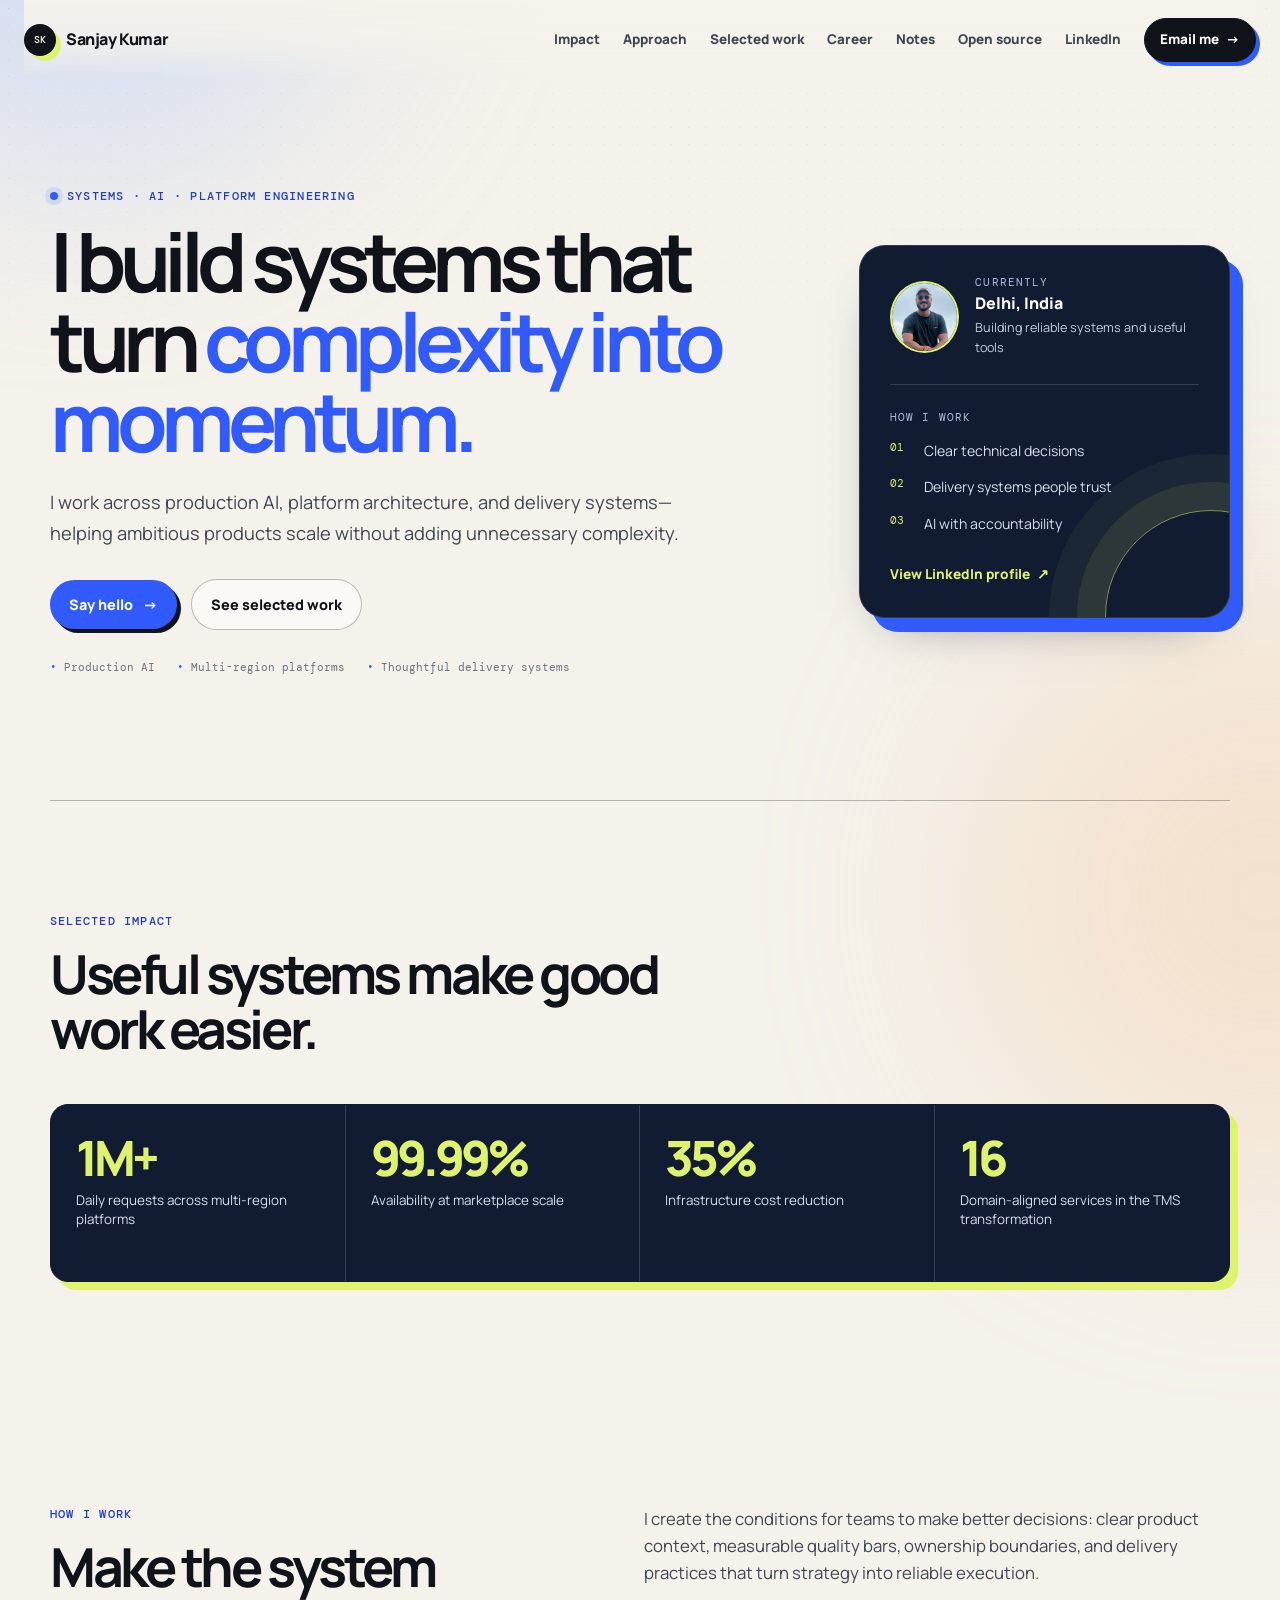
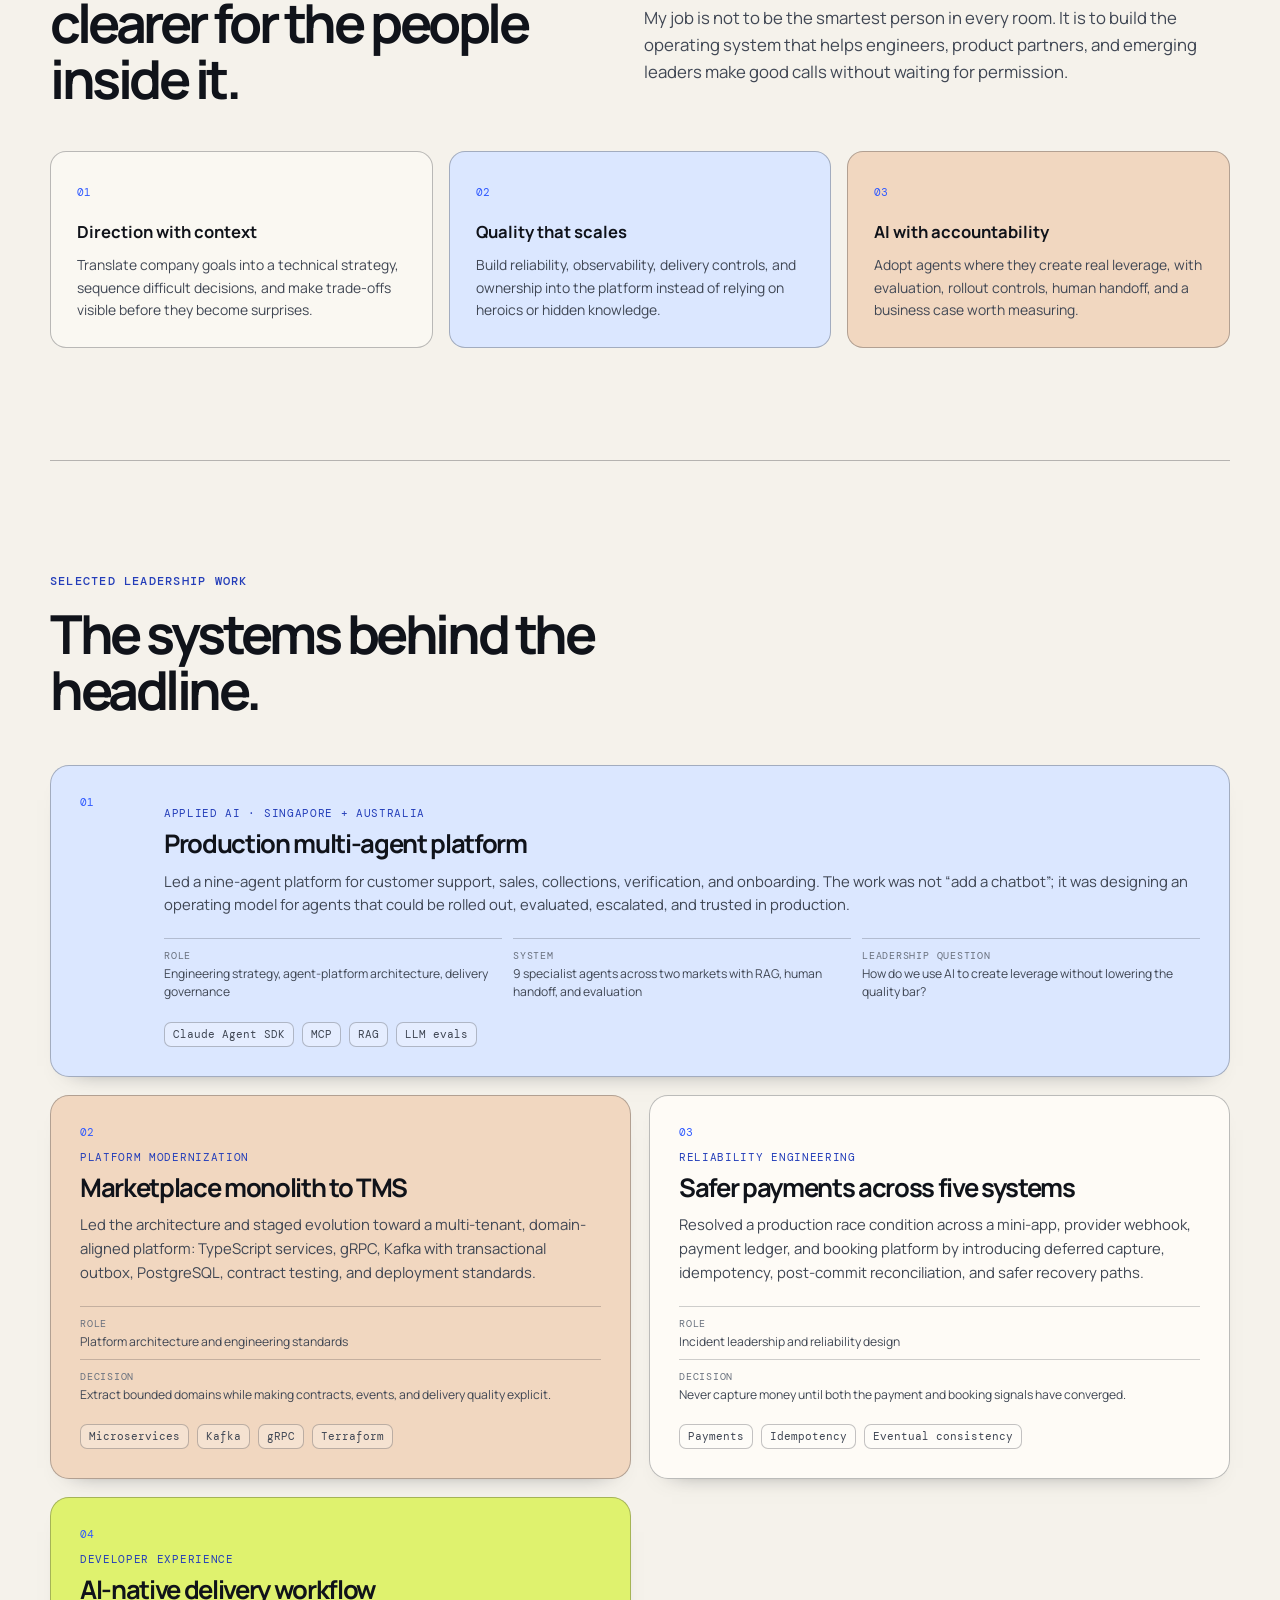
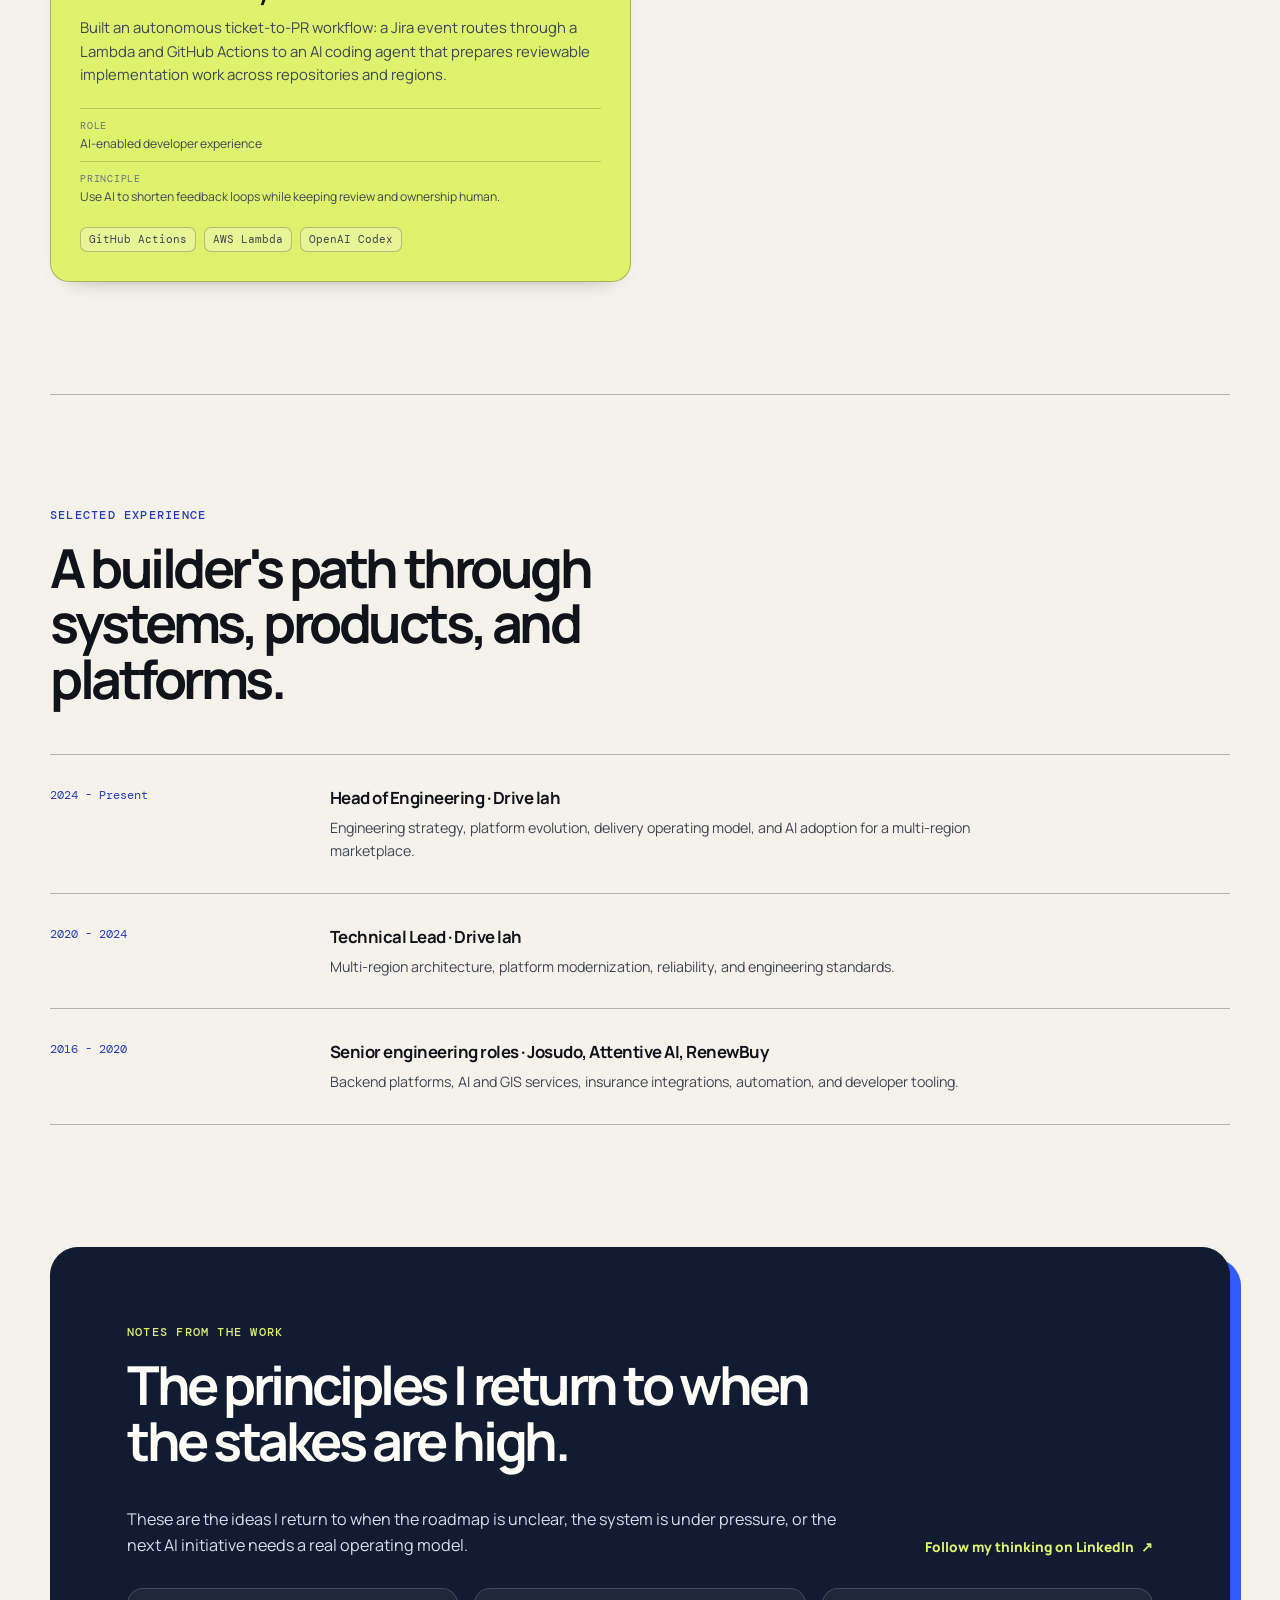
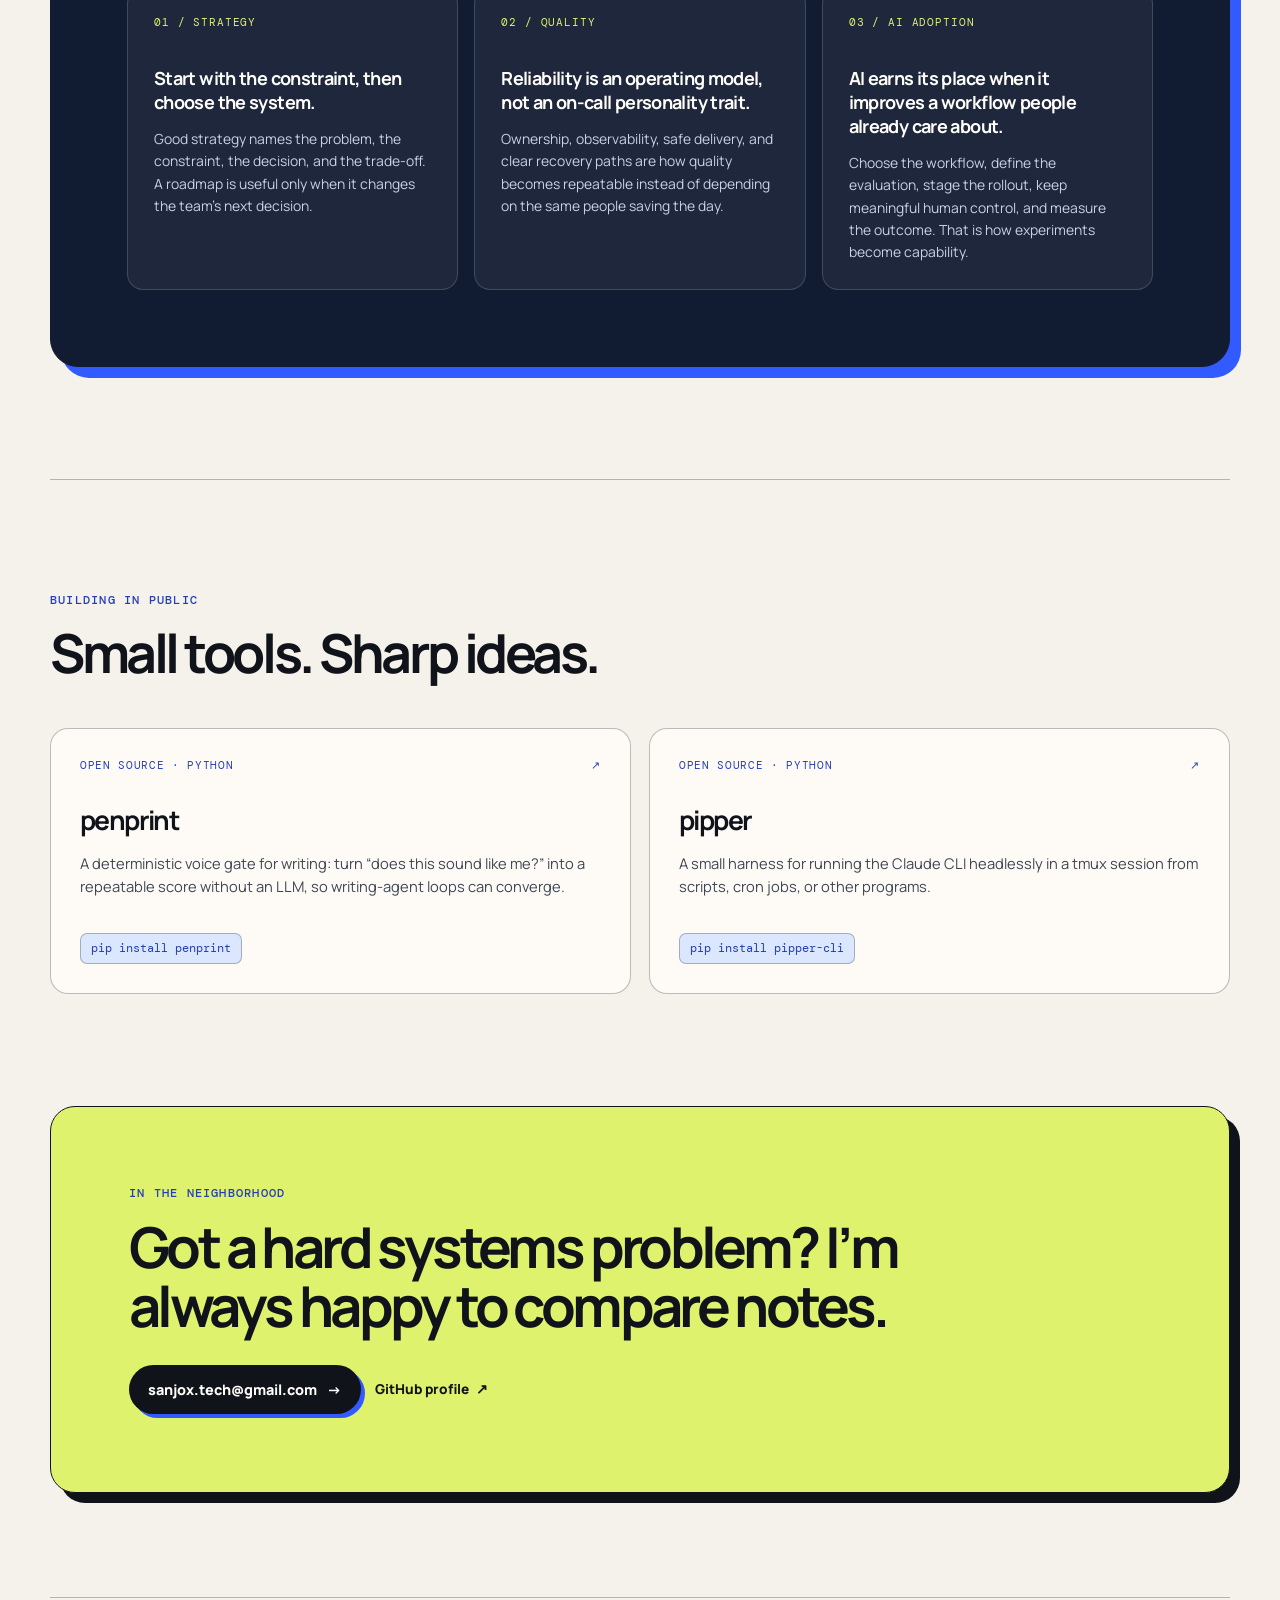
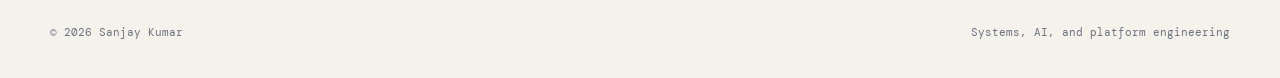
==== commit bdf59d71: "Tone portfolio as a personal engineering site" ====
--- a/index.html
+++ b/index.html
@@ -3,14 +3,14 @@
 <head>
   <meta charset="UTF-8">
   <meta name="viewport" content="width=device-width, initial-scale=1.0">
-  <meta name="description" content="Sanjay Kumar is a Head of Engineering and AI platform leader who builds high-performing engineering systems, cloud-native platforms, and production AI products.">
+  <meta name="description" content="Sanjay Kumar builds production AI systems, cloud-native platforms, and the delivery systems behind ambitious products.">
   <meta name="keywords" content="Sanjay Kumar, Head of Engineering, AI platform, engineering leadership, cloud-native, AWS, distributed systems, TMS, agentic AI">
   <meta name="author" content="Sanjay Kumar">
-  <meta property="og:title" content="Sanjay Kumar - Head of Engineering | AI and Platform Systems">
-  <meta property="og:description" content="I build the teams, platforms, and AI systems that let ambitious products scale.">
+  <meta property="og:title" content="Sanjay Kumar — Systems, AI &amp; Platform Engineering">
+  <meta property="og:description" content="Systems, AI, and platform engineering for ambitious products.">
   <meta property="og:type" content="website">
   <meta property="og:url" content="https://sanjox.tech">
-  <title>Sanjay Kumar - Head of Engineering | AI and Platform Systems</title>
+  <title>Sanjay Kumar — Systems, AI &amp; Platform Engineering</title>
   <link rel="preconnect" href="https://fonts.googleapis.com">
   <link rel="preconnect" href="https://fonts.gstatic.com" crossorigin>
   <link href="https://fonts.googleapis.com/css2?family=DM+Mono:wght@400;500&family=Manrope:wght@400;500;600;700;800&display=swap" rel="stylesheet">
@@ -29,30 +29,30 @@
     <button class="menu-toggle" type="button" aria-expanded="false" aria-controls="site-nav">Menu</button>
     <nav class="site-nav" id="site-nav" aria-label="Primary navigation">
       <a href="#impact">Impact</a>
-      <a href="#leadership">Leadership</a>
+      <a href="#leadership">Approach</a>
       <a href="#work">Selected work</a>
       <a href="#career">Career</a>
       <a href="#notes">Notes</a>
       <a href="#open-source">Open source</a>
       <a class="nav-linkedin" href="https://www.linkedin.com/in/sanjoxtech/" target="_blank" rel="noopener noreferrer">LinkedIn</a>
-      <a class="nav-cta" href="mailto:sanjox.tech@gmail.com">Let's talk <span aria-hidden="true">→</span></a>
+      <a class="nav-cta" href="mailto:sanjox.tech@gmail.com">Email me <span aria-hidden="true">→</span></a>
     </nav>
   </header>
 
   <main id="top">
     <section class="hero shell">
       <div class="hero-copy reveal">
-        <p class="eyebrow"><span class="eyebrow-dot"></span> Head of Engineering · AI &amp; Platform Systems</p>
-        <h1>I lead teams that turn <span>complexity into momentum.</span></h1>
-        <p class="hero-summary">Head of Engineering for AI-native, platform-scale products. I pair clear technical direction with strong delivery habits so teams can build reliable systems, learn quickly, and create measurable business value.</p>
+        <p class="eyebrow"><span class="eyebrow-dot"></span> Systems · AI · Platform Engineering</p>
+        <h1>I build systems that turn <span>complexity into momentum.</span></h1>
+        <p class="hero-summary">I work across production AI, platform architecture, and delivery systems—helping ambitious products scale without adding unnecessary complexity.</p>
         <div class="hero-actions">
-          <a class="button button-primary" href="mailto:sanjox.tech@gmail.com">Start a conversation <span aria-hidden="true">→</span></a>
+          <a class="button button-primary" href="mailto:sanjox.tech@gmail.com">Say hello <span aria-hidden="true">→</span></a>
           <a class="button button-secondary" href="#work">See selected work</a>
         </div>
         <ul class="hero-notes" aria-label="Focus areas">
-          <li>AI-native engineering</li>
+          <li>Production AI</li>
           <li>Multi-region platforms</li>
-          <li>Product and delivery leadership</li>
+          <li>Thoughtful delivery systems</li>
         </ul>
       </div>
 
@@ -60,17 +60,17 @@
         <div class="hero-card-top">
           <img src="sanjay.jpg" alt="Sanjay Kumar">
           <div>
-            <p class="card-label">Leadership brief</p>
+            <p class="card-label">Currently</p>
             <p class="card-value">Delhi, India</p>
-            <p class="card-subtle">Open to high-impact leadership roles</p>
+            <p class="card-subtle">Building reliable systems and useful tools</p>
           </div>
         </div>
         <div class="profile-rule"></div>
-        <p class="card-label">What I bring</p>
+        <p class="card-label">How I work</p>
         <ul class="lead-list">
-          <li><span>01</span> Strategy teams can execute</li>
+          <li><span>01</span> Clear technical decisions</li>
           <li><span>02</span> Delivery systems people trust</li>
-          <li><span>03</span> AI adoption with accountability</li>
+          <li><span>03</span> AI with accountability</li>
         </ul>
         <a class="text-link" href="https://www.linkedin.com/in/sanjoxtech/" target="_blank" rel="noopener noreferrer">View LinkedIn profile <span aria-hidden="true">↗</span></a>
       </aside>
@@ -78,8 +78,8 @@
 
     <section class="impact shell" id="impact" aria-labelledby="impact-title">
       <div class="section-heading reveal">
-        <p class="eyebrow">Leadership portfolio</p>
-        <h2 id="impact-title">Credibility comes from the systems you leave behind.</h2>
+        <p class="eyebrow">Selected impact</p>
+        <h2 id="impact-title">Useful systems make good work easier.</h2>
       </div>
       <div class="metrics-grid">
         <article class="metric-card reveal">
@@ -103,7 +103,7 @@
 
     <section class="leadership shell section-grid" id="leadership" aria-labelledby="leadership-title">
       <div class="section-heading reveal">
-        <p class="eyebrow">Leadership approach</p>
+        <p class="eyebrow">How I work</p>
         <h2 id="leadership-title">Make the system clearer for the people inside it.</h2>
       </div>
       <div class="leadership-copy reveal">
@@ -198,8 +198,8 @@
 
     <section class="career shell" id="career" aria-labelledby="career-title">
       <div class="section-heading reveal">
-        <p class="eyebrow">Career spine</p>
-        <h2 id="career-title">A builder's path to engineering leadership.</h2>
+        <p class="eyebrow">Selected experience</p>
+        <h2 id="career-title">A builder's path through systems, products, and platforms.</h2>
       </div>
       <ol class="timeline">
         <li class="reveal">
@@ -219,11 +219,11 @@
 
     <section class="notes shell" id="notes" aria-labelledby="notes-title">
       <div class="section-heading reveal">
-        <p class="eyebrow">Point of view</p>
-        <h2 id="notes-title">The ideas I use to lead engineering.</h2>
+        <p class="eyebrow">Notes from the work</p>
+        <h2 id="notes-title">The principles I return to when the stakes are high.</h2>
       </div>
       <div class="notes-intro reveal">
-        <p>The best leadership sites make their judgment visible, not just their job history. These are the principles I return to when the roadmap is unclear, the system is under pressure, or the next AI initiative needs a real operating model.</p>
+        <p>These are the ideas I return to when the roadmap is unclear, the system is under pressure, or the next AI initiative needs a real operating model.</p>
         <a class="text-link" href="https://www.linkedin.com/in/sanjoxtech/" target="_blank" rel="noopener noreferrer">Follow my thinking on LinkedIn <span aria-hidden="true">↗</span></a>
       </div>
       <div class="notes-grid">
@@ -267,8 +267,8 @@
     </section>
 
     <section class="contact shell reveal" aria-labelledby="contact-title">
-      <p class="eyebrow">Let's build the next system</p>
-      <h2 id="contact-title">Looking for an engineering leader who can connect product ambition to durable execution?</h2>
+      <p class="eyebrow">In the neighborhood</p>
+      <h2 id="contact-title">Got a hard systems problem? I’m always happy to compare notes.</h2>
       <div class="contact-actions">
         <a class="button button-primary" href="mailto:sanjox.tech@gmail.com">sanjox.tech@gmail.com <span aria-hidden="true">→</span></a>
         <a class="text-link" href="https://github.com/sanjoxtech" target="_blank" rel="noopener noreferrer">GitHub profile <span aria-hidden="true">↗</span></a>
@@ -278,7 +278,7 @@
 
   <footer class="site-footer shell">
     <span>© <span id="year"></span> Sanjay Kumar</span>
-    <span>Head of Engineering · AI, Platform, and Delivery</span>
+    <span>Systems, AI, and platform engineering</span>
   </footer>
 
   <script src="script.js"></script>
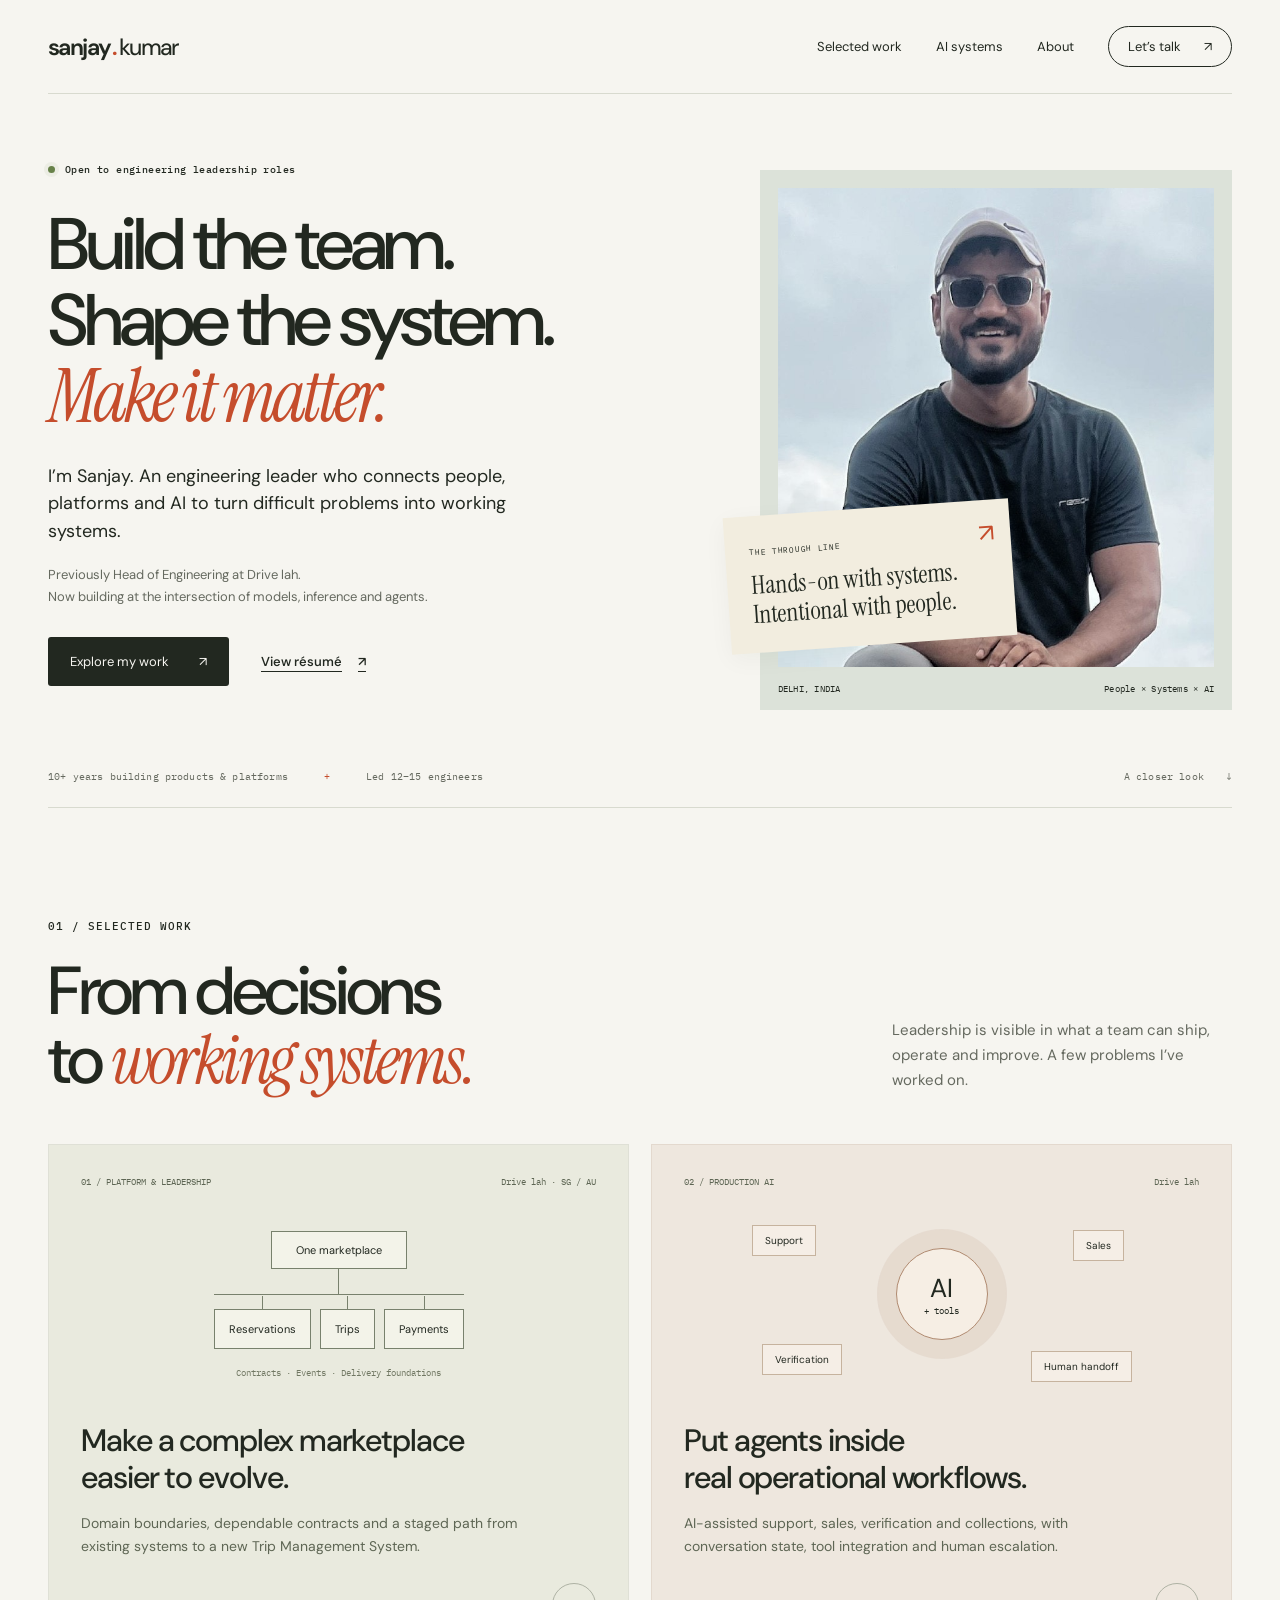
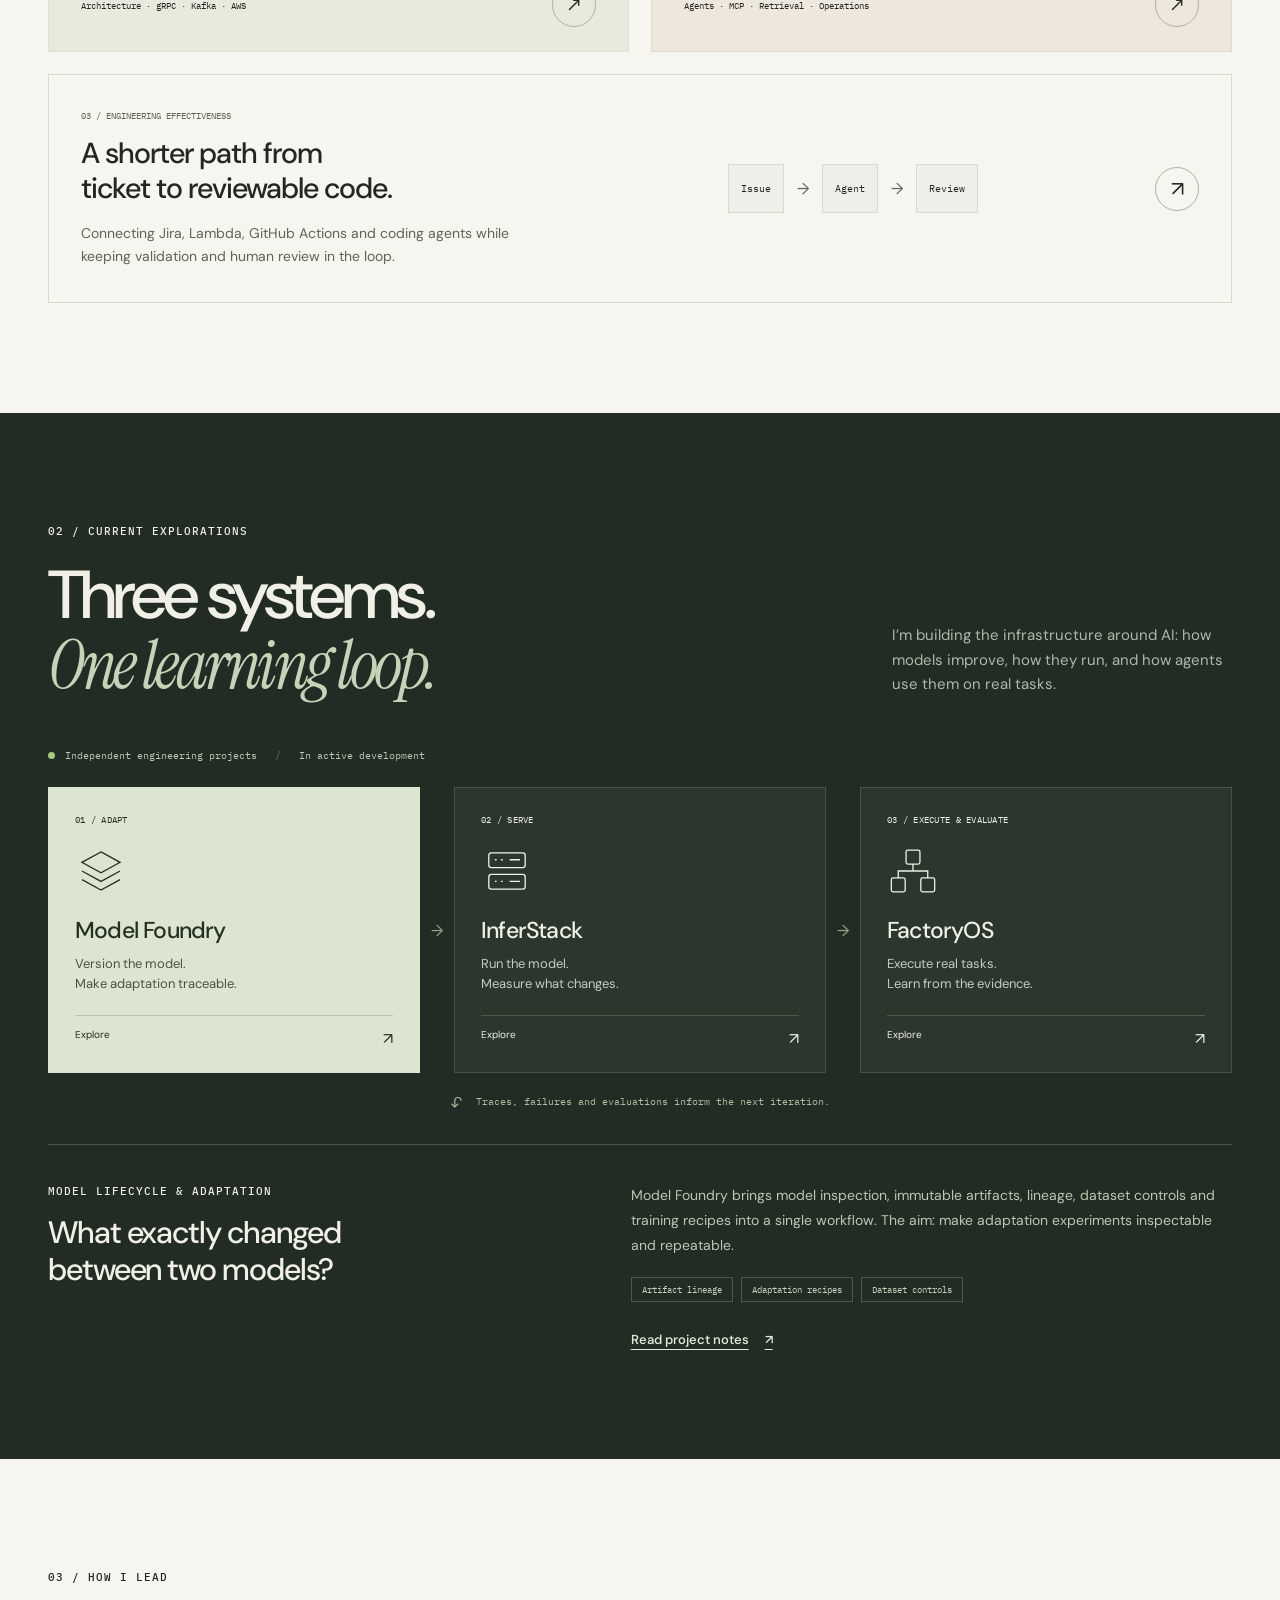
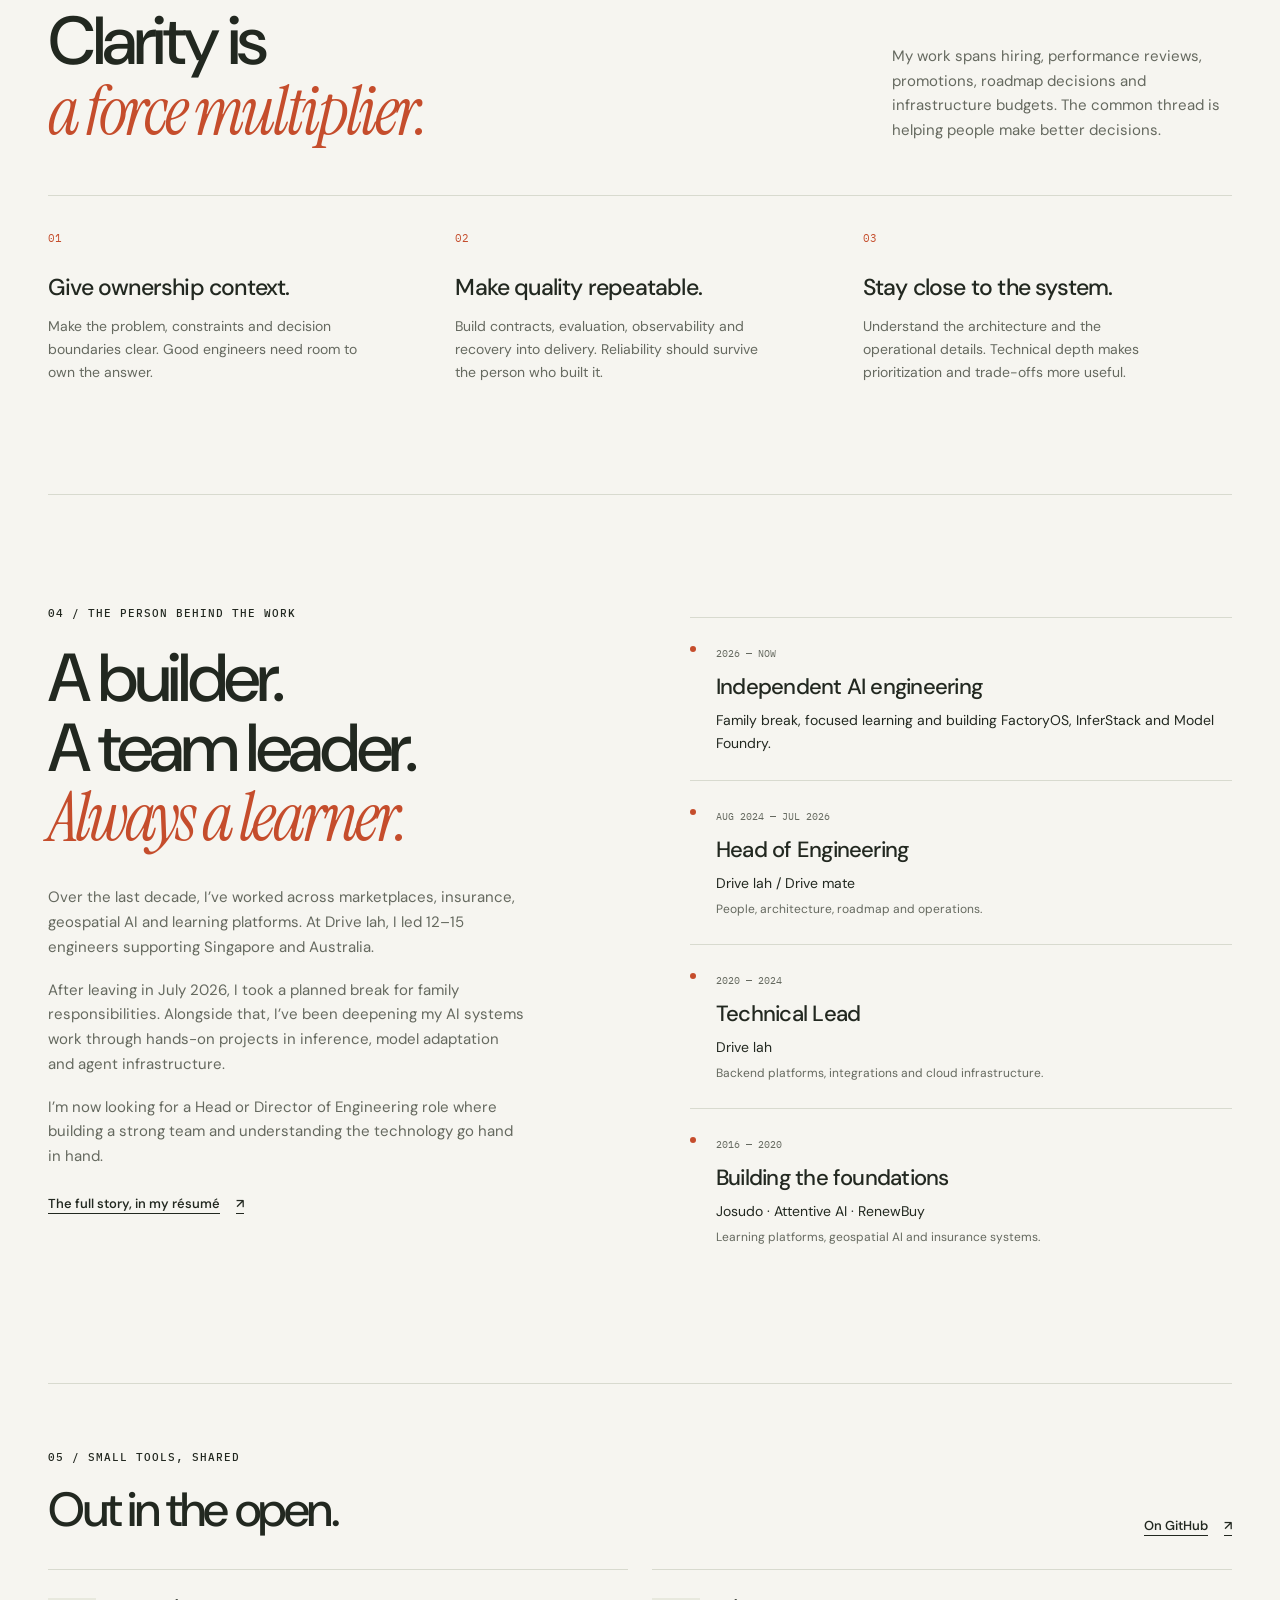
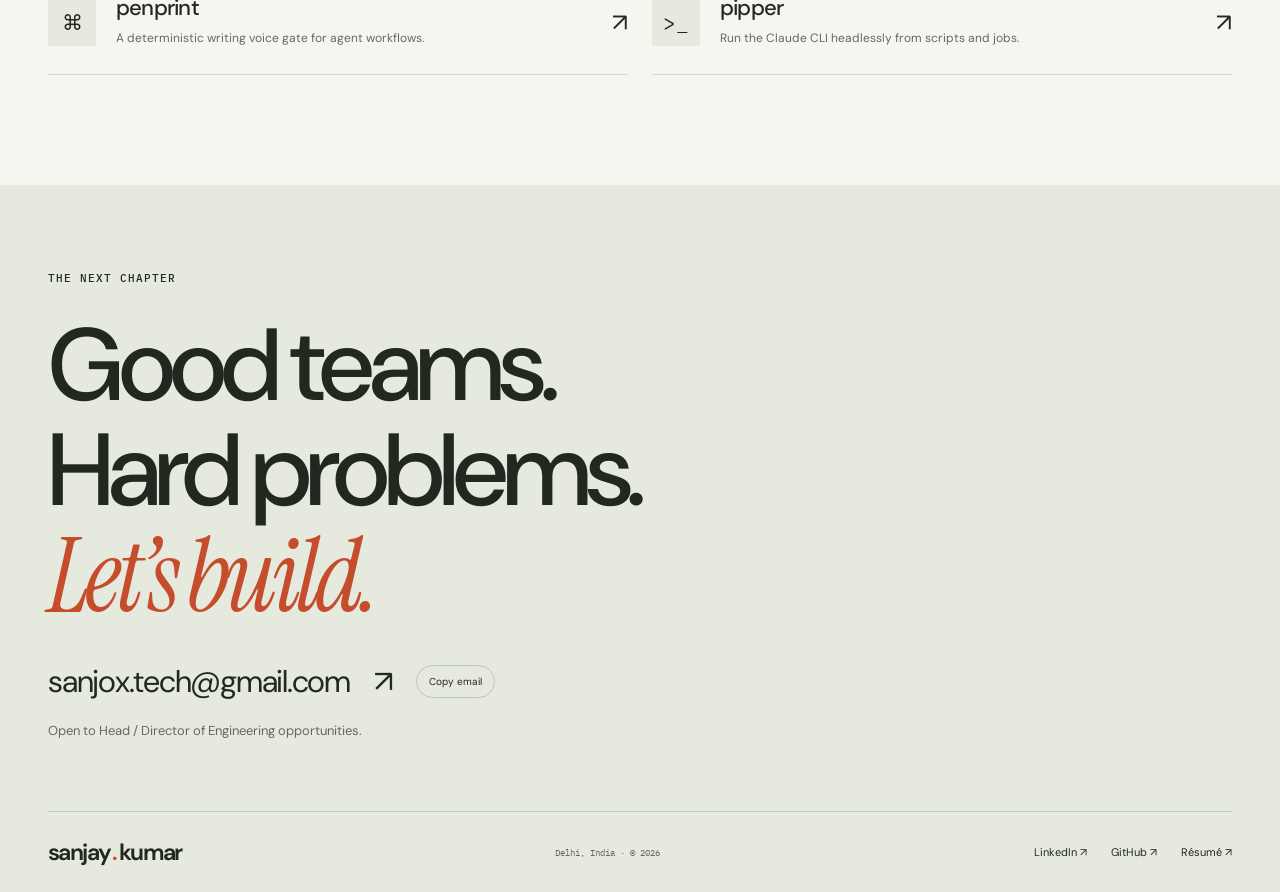
==== commit fcc34d7b: "Rebuild portfolio around engineering leadership and AI systems" ====
--- a/index.html
+++ b/index.html
@@ -1,286 +1,37 @@
-<!DOCTYPE html>
+<!doctype html>
 <html lang="en">
 <head>
-  <meta charset="UTF-8">
-  <meta name="viewport" content="width=device-width, initial-scale=1.0">
-  <meta name="description" content="Sanjay Kumar builds production AI systems, cloud-native platforms, and the delivery systems behind ambitious products.">
-  <meta name="keywords" content="Sanjay Kumar, Head of Engineering, AI platform, engineering leadership, cloud-native, AWS, distributed systems, TMS, agentic AI">
-  <meta name="author" content="Sanjay Kumar">
-  <meta property="og:title" content="Sanjay Kumar — Systems, AI &amp; Platform Engineering">
-  <meta property="og:description" content="Systems, AI, and platform engineering for ambitious products.">
-  <meta property="og:type" content="website">
-  <meta property="og:url" content="https://sanjox.tech">
-  <title>Sanjay Kumar — Systems, AI &amp; Platform Engineering</title>
-  <link rel="preconnect" href="https://fonts.googleapis.com">
-  <link rel="preconnect" href="https://fonts.gstatic.com" crossorigin>
-  <link href="https://fonts.googleapis.com/css2?family=DM+Mono:wght@400;500&family=Manrope:wght@400;500;600;700;800&display=swap" rel="stylesheet">
-  <link rel="stylesheet" href="styles.css">
+<meta charset="UTF-8"><meta name="viewport" content="width=device-width, initial-scale=1">
+<title>Sanjay Kumar — Engineering Leader & AI Systems Builder</title>
+<meta name="description" content="Sanjay Kumar: former Head of Engineering at Drive lah. Building teams, reliable platforms and practical AI systems. Explore leadership work, FactoryOS, InferStack and Model Foundry.">
+<meta name="theme-color" content="#f6f5f0"><link rel="canonical" href="https://sanjox.tech/">
+<meta property="og:title" content="Sanjay Kumar — Leadership meets deep engineering"><meta property="og:description" content="Engineering leadership, platform architecture and the systems that make AI useful."><meta property="og:type" content="website"><meta property="og:url" content="https://sanjox.tech/"><meta property="og:image" content="https://sanjox.tech/sanjay.jpg">
+<link rel="icon" href="assets/favicon.svg" type="image/svg+xml"><link rel="stylesheet" href="styles.css"><script src="script.js" defer></script>
 </head>
 <body>
-  <div class="page-glow page-glow-one"></div>
-  <div class="page-glow page-glow-two"></div>
-  <div class="grid-overlay"></div>
-
-  <header class="site-header">
-    <a class="brand" href="#top" aria-label="Sanjay Kumar home">
-      <span class="brand-mark" aria-hidden="true">SK</span>
-      <span>Sanjay Kumar</span>
-    </a>
-    <button class="menu-toggle" type="button" aria-expanded="false" aria-controls="site-nav">Menu</button>
-    <nav class="site-nav" id="site-nav" aria-label="Primary navigation">
-      <a href="#impact">Impact</a>
-      <a href="#leadership">Approach</a>
-      <a href="#work">Selected work</a>
-      <a href="#career">Career</a>
-      <a href="#notes">Notes</a>
-      <a href="#open-source">Open source</a>
-      <a class="nav-linkedin" href="https://www.linkedin.com/in/sanjoxtech/" target="_blank" rel="noopener noreferrer">LinkedIn</a>
-      <a class="nav-cta" href="mailto:sanjox.tech@gmail.com">Email me <span aria-hidden="true">→</span></a>
-    </nav>
-  </header>
-
-  <main id="top">
-    <section class="hero shell">
-      <div class="hero-copy reveal">
-        <p class="eyebrow"><span class="eyebrow-dot"></span> Systems · AI · Platform Engineering</p>
-        <h1>I build systems that turn <span>complexity into momentum.</span></h1>
-        <p class="hero-summary">I work across production AI, platform architecture, and delivery systems—helping ambitious products scale without adding unnecessary complexity.</p>
-        <div class="hero-actions">
-          <a class="button button-primary" href="mailto:sanjox.tech@gmail.com">Say hello <span aria-hidden="true">→</span></a>
-          <a class="button button-secondary" href="#work">See selected work</a>
-        </div>
-        <ul class="hero-notes" aria-label="Focus areas">
-          <li>Production AI</li>
-          <li>Multi-region platforms</li>
-          <li>Thoughtful delivery systems</li>
-        </ul>
-      </div>
-
-      <aside class="hero-card reveal" aria-label="Professional profile">
-        <div class="hero-card-top">
-          <img src="sanjay.jpg" alt="Sanjay Kumar">
-          <div>
-            <p class="card-label">Currently</p>
-            <p class="card-value">Delhi, India</p>
-            <p class="card-subtle">Building reliable systems and useful tools</p>
-          </div>
-        </div>
-        <div class="profile-rule"></div>
-        <p class="card-label">How I work</p>
-        <ul class="lead-list">
-          <li><span>01</span> Clear technical decisions</li>
-          <li><span>02</span> Delivery systems people trust</li>
-          <li><span>03</span> AI with accountability</li>
-        </ul>
-        <a class="text-link" href="https://www.linkedin.com/in/sanjoxtech/" target="_blank" rel="noopener noreferrer">View LinkedIn profile <span aria-hidden="true">↗</span></a>
-      </aside>
-    </section>
-
-    <section class="impact shell" id="impact" aria-labelledby="impact-title">
-      <div class="section-heading reveal">
-        <p class="eyebrow">Selected impact</p>
-        <h2 id="impact-title">Useful systems make good work easier.</h2>
-      </div>
-      <div class="metrics-grid">
-        <article class="metric-card reveal">
-          <p class="metric-value">1M+</p>
-          <p class="metric-label">Daily requests across multi-region platforms</p>
-        </article>
-        <article class="metric-card reveal">
-          <p class="metric-value">99.99%</p>
-          <p class="metric-label">Availability at marketplace scale</p>
-        </article>
-        <article class="metric-card reveal">
-          <p class="metric-value">35%</p>
-          <p class="metric-label">Infrastructure cost reduction</p>
-        </article>
-        <article class="metric-card reveal">
-          <p class="metric-value">16</p>
-          <p class="metric-label">Domain-aligned services in the TMS transformation</p>
-        </article>
-      </div>
-    </section>
-
-    <section class="leadership shell section-grid" id="leadership" aria-labelledby="leadership-title">
-      <div class="section-heading reveal">
-        <p class="eyebrow">How I work</p>
-        <h2 id="leadership-title">Make the system clearer for the people inside it.</h2>
-      </div>
-      <div class="leadership-copy reveal">
-        <p>I create the conditions for teams to make better decisions: clear product context, measurable quality bars, ownership boundaries, and delivery practices that turn strategy into reliable execution.</p>
-        <p>My job is not to be the smartest person in every room. It is to build the operating system that helps engineers, product partners, and emerging leaders make good calls without waiting for permission.</p>
-      </div>
-      <div class="principles reveal">
-        <article>
-          <span>01</span>
-          <h3>Direction with context</h3>
-          <p>Translate company goals into a technical strategy, sequence difficult decisions, and make trade-offs visible before they become surprises.</p>
-        </article>
-        <article>
-          <span>02</span>
-          <h3>Quality that scales</h3>
-          <p>Build reliability, observability, delivery controls, and ownership into the platform instead of relying on heroics or hidden knowledge.</p>
-        </article>
-        <article>
-          <span>03</span>
-          <h3>AI with accountability</h3>
-          <p>Adopt agents where they create real leverage, with evaluation, rollout controls, human handoff, and a business case worth measuring.</p>
-        </article>
-      </div>
-    </section>
-
-    <section class="work shell" id="work" aria-labelledby="work-title">
-      <div class="section-heading reveal">
-        <p class="eyebrow">Selected leadership work</p>
-        <h2 id="work-title">The systems behind the headline.</h2>
-      </div>
-      <div class="case-grid">
-        <article class="case-study case-feature reveal">
-          <div class="case-number">01</div>
-          <div>
-            <p class="case-kicker">Applied AI · Singapore + Australia</p>
-            <h3>Production multi-agent platform</h3>
-            <p>Led a nine-agent platform for customer support, sales, collections, verification, and onboarding. The work was not “add a chatbot”; it was designing an operating model for agents that could be rolled out, evaluated, escalated, and trusted in production.</p>
-            <dl class="case-proof">
-              <div><dt>Role</dt><dd>Engineering strategy, agent-platform architecture, delivery governance</dd></div>
-              <div><dt>System</dt><dd>9 specialist agents across two markets with RAG, human handoff, and evaluation</dd></div>
-              <div><dt>Leadership question</dt><dd>How do we use AI to create leverage without lowering the quality bar?</dd></div>
-            </dl>
-          </div>
-          <ul class="case-tags" aria-label="Technologies">
-            <li>Claude Agent SDK</li><li>MCP</li><li>RAG</li><li>LLM evals</li>
-          </ul>
-        </article>
-
-        <article class="case-study reveal">
-          <div class="case-number">02</div>
-          <p class="case-kicker">Platform modernization</p>
-          <h3>Marketplace monolith to TMS</h3>
-          <p>Led the architecture and staged evolution toward a multi-tenant, domain-aligned platform: TypeScript services, gRPC, Kafka with transactional outbox, PostgreSQL, contract testing, and deployment standards.</p>
-          <dl class="case-proof compact">
-            <div><dt>Role</dt><dd>Platform architecture and engineering standards</dd></div>
-            <div><dt>Decision</dt><dd>Extract bounded domains while making contracts, events, and delivery quality explicit.</dd></div>
-          </dl>
-          <ul class="case-tags" aria-label="Technologies">
-            <li>Microservices</li><li>Kafka</li><li>gRPC</li><li>Terraform</li>
-          </ul>
-        </article>
-
-        <article class="case-study reveal">
-          <div class="case-number">03</div>
-          <p class="case-kicker">Reliability engineering</p>
-          <h3>Safer payments across five systems</h3>
-          <p>Resolved a production race condition across a mini-app, provider webhook, payment ledger, and booking platform by introducing deferred capture, idempotency, post-commit reconciliation, and safer recovery paths.</p>
-          <dl class="case-proof compact">
-            <div><dt>Role</dt><dd>Incident leadership and reliability design</dd></div>
-            <div><dt>Decision</dt><dd>Never capture money until both the payment and booking signals have converged.</dd></div>
-          </dl>
-          <ul class="case-tags" aria-label="Engineering patterns">
-            <li>Payments</li><li>Idempotency</li><li>Eventual consistency</li>
-          </ul>
-        </article>
-
-        <article class="case-study reveal">
-          <div class="case-number">04</div>
-          <p class="case-kicker">Developer experience</p>
-          <h3>AI-native delivery workflow</h3>
-          <p>Built an autonomous ticket-to-PR workflow: a Jira event routes through a Lambda and GitHub Actions to an AI coding agent that prepares reviewable implementation work across repositories and regions.</p>
-          <dl class="case-proof compact">
-            <div><dt>Role</dt><dd>AI-enabled developer experience</dd></div>
-            <div><dt>Principle</dt><dd>Use AI to shorten feedback loops while keeping review and ownership human.</dd></div>
-          </dl>
-          <ul class="case-tags" aria-label="Technologies">
-            <li>GitHub Actions</li><li>AWS Lambda</li><li>OpenAI Codex</li>
-          </ul>
-        </article>
-      </div>
-    </section>
-
-    <section class="career shell" id="career" aria-labelledby="career-title">
-      <div class="section-heading reveal">
-        <p class="eyebrow">Selected experience</p>
-        <h2 id="career-title">A builder's path through systems, products, and platforms.</h2>
-      </div>
-      <ol class="timeline">
-        <li class="reveal">
-          <p class="timeline-year">2024 - Present</p>
-          <div><h3>Head of Engineering · Drive lah</h3><p>Engineering strategy, platform evolution, delivery operating model, and AI adoption for a multi-region marketplace.</p></div>
-        </li>
-        <li class="reveal">
-          <p class="timeline-year">2020 - 2024</p>
-          <div><h3>Technical Lead · Drive lah</h3><p>Multi-region architecture, platform modernization, reliability, and engineering standards.</p></div>
-        </li>
-        <li class="reveal">
-          <p class="timeline-year">2016 - 2020</p>
-          <div><h3>Senior engineering roles · Josudo, Attentive AI, RenewBuy</h3><p>Backend platforms, AI and GIS services, insurance integrations, automation, and developer tooling.</p></div>
-        </li>
-      </ol>
-    </section>
-
-    <section class="notes shell" id="notes" aria-labelledby="notes-title">
-      <div class="section-heading reveal">
-        <p class="eyebrow">Notes from the work</p>
-        <h2 id="notes-title">The principles I return to when the stakes are high.</h2>
-      </div>
-      <div class="notes-intro reveal">
-        <p>These are the ideas I return to when the roadmap is unclear, the system is under pressure, or the next AI initiative needs a real operating model.</p>
-        <a class="text-link" href="https://www.linkedin.com/in/sanjoxtech/" target="_blank" rel="noopener noreferrer">Follow my thinking on LinkedIn <span aria-hidden="true">↗</span></a>
-      </div>
-      <div class="notes-grid">
-        <article class="note-card reveal">
-          <p class="note-index">01 / Strategy</p>
-          <h3>Start with the constraint, then choose the system.</h3>
-          <p>Good strategy names the problem, the constraint, the decision, and the trade-off. A roadmap is useful only when it changes the team's next decision.</p>
-        </article>
-        <article class="note-card reveal">
-          <p class="note-index">02 / Quality</p>
-          <h3>Reliability is an operating model, not an on-call personality trait.</h3>
-          <p>Ownership, observability, safe delivery, and clear recovery paths are how quality becomes repeatable instead of depending on the same people saving the day.</p>
-        </article>
-        <article class="note-card reveal">
-          <p class="note-index">03 / AI adoption</p>
-          <h3>AI earns its place when it improves a workflow people already care about.</h3>
-          <p>Choose the workflow, define the evaluation, stage the rollout, keep meaningful human control, and measure the outcome. That is how experiments become capability.</p>
-        </article>
-      </div>
-    </section>
-
-    <section class="open-source shell" id="open-source" aria-labelledby="open-source-title">
-      <div class="section-heading reveal">
-        <p class="eyebrow">Building in public</p>
-        <h2 id="open-source-title">Small tools. Sharp ideas.</h2>
-      </div>
-      <div class="oss-grid">
-        <a class="oss-card reveal" href="https://github.com/sanjoxtech/penprint" target="_blank" rel="noopener noreferrer">
-          <div class="oss-top"><span class="oss-type">Open source · Python</span><span aria-hidden="true">↗</span></div>
-          <h3>penprint</h3>
-          <p>A deterministic voice gate for writing: turn “does this sound like me?” into a repeatable score without an LLM, so writing-agent loops can converge.</p>
-          <span class="oss-command">pip install penprint</span>
-        </a>
-        <a class="oss-card reveal" href="https://github.com/sanjoxtech/pipper" target="_blank" rel="noopener noreferrer">
-          <div class="oss-top"><span class="oss-type">Open source · Python</span><span aria-hidden="true">↗</span></div>
-          <h3>pipper</h3>
-          <p>A small harness for running the Claude CLI headlessly in a tmux session from scripts, cron jobs, or other programs.</p>
-          <span class="oss-command">pip install pipper-cli</span>
-        </a>
-      </div>
-    </section>
-
-    <section class="contact shell reveal" aria-labelledby="contact-title">
-      <p class="eyebrow">In the neighborhood</p>
-      <h2 id="contact-title">Got a hard systems problem? I’m always happy to compare notes.</h2>
-      <div class="contact-actions">
-        <a class="button button-primary" href="mailto:sanjox.tech@gmail.com">sanjox.tech@gmail.com <span aria-hidden="true">→</span></a>
-        <a class="text-link" href="https://github.com/sanjoxtech" target="_blank" rel="noopener noreferrer">GitHub profile <span aria-hidden="true">↗</span></a>
-      </div>
-    </section>
-  </main>
-
-  <footer class="site-footer shell">
-    <span>© <span id="year"></span> Sanjay Kumar</span>
-    <span>Systems, AI, and platform engineering</span>
-  </footer>
-
-  <script src="script.js"></script>
-</body>
-</html>
+<a class="skip" href="#main">Skip to content</a>
+<header class="site-header"><a class="brand" href="#" aria-label="Sanjay Kumar home">sanjay<span class="brand-dot">.</span><span class="brand-surname">kumar</span></a><button class="menu-toggle" aria-expanded="false" aria-controls="navigation">Menu <span>+</span></button><nav id="navigation" aria-label="Main navigation"><a href="#work">Selected work</a><a href="#systems">AI systems</a><a href="#about">About</a><a class="nav-contact" href="#contact">Let’s talk <span aria-hidden="true">↗</span></a></nav></header>
+<main id="main">
+<section class="hero wrap" aria-labelledby="hero-title">
+<div class="hero-copy"><div class="eyebrow availability"><span class="status-dot"></span> Open to engineering leadership roles</div><h1 id="hero-title">Build the team.<br>Shape the system.<br><em>Make it matter.</em></h1><p class="hero-intro">I’m Sanjay. An engineering leader who connects people, platforms and AI to turn difficult problems into working systems.</p><p class="hero-context">Previously Head of Engineering at Drive lah.<br>Now building at the intersection of models, inference and agents.</p><div class="hero-actions"><a class="button primary" href="#work">Explore my work <span>↗</span></a><a class="text-link" href="assets/Sanjay-Kumar-Resume.pdf" target="_blank" rel="noopener">View résumé <span aria-hidden="true">↗</span></a></div></div>
+<figure class="portrait"><img src="sanjay.jpg" alt="Sanjay Kumar outdoors" width="767" height="800" fetchpriority="high"><figcaption><span>DELHI, INDIA</span><span>People × Systems × AI</span></figcaption><div class="portrait-note"><span class="tiny">THE THROUGH LINE</span><p>Hands-on with systems.<br>Intentional with people.</p><span class="note-mark" aria-hidden="true">↗</span></div></figure>
+<div class="hero-bottom"><span>10+ years building products & platforms</span><span>Led 12–15 engineers</span><a href="#work">A closer look <span aria-hidden="true">↓</span></a></div>
+</section>
+<section class="work-section wrap section" id="work" aria-labelledby="work-title"><div class="section-heading"><div><p class="eyebrow">01 / SELECTED WORK</p><h2 id="work-title">From decisions<br>to <em>working systems.</em></h2></div><p>Leadership is visible in what a team can ship, operate and improve. A few problems I’ve worked on.</p></div>
+<div class="work-grid">
+<article class="work-card feature"><div class="card-meta"><span>01 / PLATFORM & LEADERSHIP</span><span>Drive lah · SG / AU</span></div><div class="mini-architecture" aria-hidden="true"><span class="arch-source">One marketplace</span><span class="arch-line"></span><div class="arch-domains"><span>Reservations</span><span>Trips</span><span>Payments</span></div><div class="arch-foundation">Contracts · Events · Delivery foundations</div></div><h3>Make a complex marketplace<br>easier to evolve.</h3><p>Domain boundaries, dependable contracts and a staged path from existing systems to a new Trip Management System.</p><div class="card-footer"><span>Architecture · gRPC · Kafka · AWS</span><button class="circle-link" data-story="marketplace" aria-label="Read marketplace transformation case study">↗</button></div></article>
+<article class="work-card ai-card"><div class="card-meta"><span>02 / PRODUCTION AI</span><span>Drive lah</span></div><div class="agent-visual" aria-hidden="true"><div class="agent-core">AI<span>+ tools</span></div><span class="agent-label a1">Support</span><span class="agent-label a2">Sales</span><span class="agent-label a3">Verification</span><span class="agent-label a4">Human handoff</span></div><h3>Put agents inside<br>real operational workflows.</h3><p>AI-assisted support, sales, verification and collections, with conversation state, tool integration and human escalation.</p><div class="card-footer"><span>Agents · MCP · Retrieval · Operations</span><button class="circle-link" data-story="agents" aria-label="Read production AI workflows case study">↗</button></div></article>
+<article class="work-card horizontal"><div><div class="card-meta"><span>03 / ENGINEERING EFFECTIVENESS</span></div><h3>A shorter path from<br>ticket to reviewable code.</h3><p>Connecting Jira, Lambda, GitHub Actions and coding agents while keeping validation and human review in the loop.</p></div><div class="pipeline" aria-hidden="true"><span>Issue</span><b>→</b><span>Agent</span><b>→</b><span>Review</span></div><button class="circle-link" data-story="delivery" aria-label="Read AI engineering delivery case study">↗</button></article>
+</div></section>
+<section class="systems-section" id="systems" aria-labelledby="systems-title"><div class="wrap section"><div class="section-heading"><div><p class="eyebrow">02 / CURRENT EXPLORATIONS</p><h2 id="systems-title">Three systems.<br><em>One learning loop.</em></h2></div><p>I’m building the infrastructure around AI: how models improve, how they run, and how agents use them on real tasks.</p></div>
+<div class="system-status"><span class="status-dot"></span> Independent engineering projects <span class="status-separator">/</span> In active development</div>
+<div class="system-map" role="tablist" aria-label="Explore the model systems loop"><button class="system-tab" id="tab-foundry" role="tab" aria-selected="true" aria-controls="system-panel" data-system="foundry"><span class="system-number">01 / ADAPT</span><svg viewBox="0 0 60 60" fill="none" aria-hidden="true"><path d="m30 8 22 12-22 12L8 20 30 8Z M8 30l22 12 22-12 M8 40l22 12 22-12"/></svg><strong>Model Foundry</strong><span>Version the model.<br>Make adaptation traceable.</span><span class="system-select">Explore <b>↗</b></span></button><span class="map-arrow" aria-hidden="true">→</span><button class="system-tab" id="tab-inferstack" role="tab" aria-selected="false" aria-controls="system-panel" tabindex="-1" data-system="inferstack"><span class="system-number">02 / SERVE</span><svg viewBox="0 0 60 60" fill="none" aria-hidden="true"><rect x="9" y="9" width="42" height="17" rx="3"/><rect x="9" y="34" width="42" height="17" rx="3"/><path d="M16 17h2m5 0h2m8 0h12M16 42h2m5 0h2m8 0h12"/></svg><strong>InferStack</strong><span>Run the model.<br>Measure what changes.</span><span class="system-select">Explore <b>↗</b></span></button><span class="map-arrow" aria-hidden="true">→</span><button class="system-tab" id="tab-factoryos" role="tab" aria-selected="false" aria-controls="system-panel" tabindex="-1" data-system="factoryos"><span class="system-number">03 / EXECUTE & EVALUATE</span><svg viewBox="0 0 60 60" fill="none" aria-hidden="true"><rect x="22" y="6" width="16" height="16" rx="2"/><rect x="5" y="38" width="16" height="16" rx="2"/><rect x="39" y="38" width="16" height="16" rx="2"/><path d="M30 22v8H13v8m17-8h17v8"/></svg><strong>FactoryOS</strong><span>Execute real tasks.<br>Learn from the evidence.</span><span class="system-select">Explore <b>↗</b></span></button></div><div class="loop-caption"><span aria-hidden="true">↶</span> Traces, failures and evaluations inform the next iteration.</div>
+<div id="system-panel" role="tabpanel" aria-labelledby="tab-foundry" class="system-panel" tabindex="0"><div><p class="eyebrow" id="system-kind">MODEL LIFECYCLE & ADAPTATION</p><h3 id="system-question">What exactly changed<br>between two models?</h3></div><div><p id="system-description">Model Foundry brings model inspection, immutable artifacts, lineage, dataset controls and training recipes into a single workflow. The aim: make adaptation experiments inspectable and repeatable.</p><div class="tag-row" id="system-tags"><span>Artifact lineage</span><span>Adaptation recipes</span><span>Dataset controls</span></div><button class="text-link" id="system-more" data-story="foundry">Read project notes <span>↗</span></button></div></div>
+</div></section>
+<section class="wrap section leadership" aria-labelledby="leadership-title"><div class="section-heading"><div><p class="eyebrow">03 / HOW I LEAD</p><h2 id="leadership-title">Clarity is<br><em>a force multiplier.</em></h2></div><p>My work spans hiring, performance reviews, promotions, roadmap decisions and infrastructure budgets. The common thread is helping people make better decisions.</p></div><div class="principles"><article><span>01</span><h3>Give ownership context.</h3><p>Make the problem, constraints and decision boundaries clear. Good engineers need room to own the answer.</p></article><article><span>02</span><h3>Make quality repeatable.</h3><p>Build contracts, evaluation, observability and recovery into delivery. Reliability should survive the person who built it.</p></article><article><span>03</span><h3>Stay close to the system.</h3><p>Understand the architecture and the operational details. Technical depth makes prioritization and trade-offs more useful.</p></article></div></section>
+<section class="about-section wrap section" id="about" aria-labelledby="about-title"><div class="about-copy"><p class="eyebrow">04 / THE PERSON BEHIND THE WORK</p><h2 id="about-title">A builder.<br>A team leader.<br><em>Always a learner.</em></h2><p>Over the last decade, I’ve worked across marketplaces, insurance, geospatial AI and learning platforms. At Drive lah, I led 12–15 engineers supporting Singapore and Australia.</p><p>After leaving in July 2026, I took a planned break for family responsibilities. Alongside that, I’ve been deepening my AI systems work through hands-on projects in inference, model adaptation and agent infrastructure.</p><p>I’m now looking for a Head or Director of Engineering role where building a strong team and understanding the technology go hand in hand.</p><a class="text-link" href="assets/Sanjay-Kumar-Resume.pdf" target="_blank" rel="noopener">The full story, in my résumé <span>↗</span></a></div><div class="timeline" aria-label="Career timeline"><article><span class="timeline-year">2026 — NOW</span><h3>Independent AI engineering</h3><p>Family break, focused learning and building FactoryOS, InferStack and Model Foundry.</p></article><article><span class="timeline-year">AUG 2024 — JUL 2026</span><h3>Head of Engineering</h3><p>Drive lah / Drive mate</p><small>People, architecture, roadmap and operations.</small></article><article><span class="timeline-year">2020 — 2024</span><h3>Technical Lead</h3><p>Drive lah</p><small>Backend platforms, integrations and cloud infrastructure.</small></article><article><span class="timeline-year">2016 — 2020</span><h3>Building the foundations</h3><p>Josudo · Attentive AI · RenewBuy</p><small>Learning platforms, geospatial AI and insurance systems.</small></article></div></section>
+<section class="public-work wrap section" aria-labelledby="public-title"><div class="public-heading"><div><p class="eyebrow">05 / SMALL TOOLS, SHARED</p><h2 id="public-title">Out in the open.</h2></div><a class="text-link" href="https://github.com/sanjoxtech" target="_blank" rel="noopener">On GitHub <span>↗</span></a></div><div class="repo-links"><a href="https://github.com/sanjoxtech/penprint" target="_blank" rel="noopener"><span class="repo-icon" aria-hidden="true">⌘</span><div><h3>penprint</h3><p>A deterministic writing voice gate for agent workflows.</p></div><span aria-hidden="true">↗</span></a><a href="https://github.com/sanjoxtech/pipper" target="_blank" rel="noopener"><span class="repo-icon" aria-hidden="true">&gt;_</span><div><h3>pipper</h3><p>Run the Claude CLI headlessly from scripts and jobs.</p></div><span aria-hidden="true">↗</span></a></div></section>
+<section class="contact-section" id="contact"><div class="wrap"><p class="eyebrow">THE NEXT CHAPTER</p><h2>Good teams.<br>Hard problems.<br><em>Let’s build.</em></h2><div class="contact-row"><a class="contact-email" href="mailto:sanjox.tech@gmail.com">sanjox.tech@gmail.com <span>↗</span></a><button class="copy-email" aria-label="Copy email address">Copy email</button><span class="copy-status" role="status"></span></div><p>Open to Head / Director of Engineering opportunities.</p><div class="footer-row"><a class="brand" href="#">sanjay<span class="brand-dot">.</span>kumar</a><span>Delhi, India · © <span id="year">2026</span></span><div><a href="https://www.linkedin.com/in/sanjoxtech/" target="_blank" rel="noopener">LinkedIn ↗</a><a href="https://github.com/sanjoxtech" target="_blank" rel="noopener">GitHub ↗</a><a href="assets/Sanjay-Kumar-Resume.pdf" target="_blank" rel="noopener">Résumé ↗</a></div></div></div></section>
+</main>
+<dialog id="story-dialog" aria-labelledby="story-title"><div class="dialog-top"><span class="eyebrow" id="story-context"></span><button id="close-story" aria-label="Close case study">Close <span>×</span></button></div><div class="dialog-body"><h2 id="story-title"></h2><p class="story-lead" id="story-lead"></p><div id="story-content"></div><a class="text-link" href="mailto:sanjox.tech@gmail.com">Ask me about this work <span>↗</span></a></div></dialog>
+</body></html>
--- a/styles.css
+++ b/styles.css
@@ -1,228 +1,281 @@
-:root {
-  --paper: #f5f2eb;
-  --paper-deep: #eae6dc;
-  --card: rgba(255, 253, 248, .86);
-  --ink: #10131a;
-  --ink-soft: #3f4653;
-  --muted: #69717e;
-  --line: rgba(16, 19, 26, .14);
-  --line-strong: rgba(16, 19, 26, .28);
-  --navy: #111b31;
-  --blue: #315bff;
-  --blue-deep: #243eb9;
-  --sky: #dbe7ff;
-  --peach: #f1d7c0;
-  --citron: #dff26e;
-  --white: #fffdf8;
-  --sans: "Manrope", -apple-system, BlinkMacSystemFont, "Segoe UI", sans-serif;
-  --mono: "DM Mono", "SFMono-Regular", Consolas, monospace;
-}
-
-* { box-sizing: border-box; }
-html { scroll-behavior: smooth; }
-body {
-  margin: 0;
-  min-width: 320px;
-  background: var(--paper);
-  color: var(--ink);
-  font-family: var(--sans);
-  line-height: 1.6;
-  overflow-x: hidden;
-}
-a { color: inherit; text-decoration: none; }
-button { font: inherit; }
-::selection { background: var(--citron); color: var(--ink); }
-
-.page-glow { position: fixed; z-index: -2; width: 36rem; height: 36rem; border-radius: 50%; filter: blur(110px); pointer-events: none; opacity: .34; }
-.page-glow-one { top: -25rem; left: -13rem; background: #9ab8ff; }
-.page-glow-two { right: -17rem; top: 38rem; background: #f1c59c; }
-.grid-overlay {
-  position: fixed; z-index: -1; inset: 0; pointer-events: none; opacity: .64;
-  background-image: radial-gradient(rgba(16, 19, 26, .13) .75px, transparent .75px);
-  background-size: 17px 17px;
-  mask-image: linear-gradient(to bottom, #000, transparent 75%);
-  -webkit-mask-image: linear-gradient(to bottom, #000, transparent 75%);
-}
-
-.shell { width: min(1180px, calc(100% - 48px)); margin: 0 auto; }
-.site-header {
-  position: sticky; top: 0; z-index: 10;
-  width: min(1280px, calc(100% - 48px)); margin: 0 auto;
-  display: flex; align-items: center; justify-content: space-between;
-  padding: 18px 0;
-  background: linear-gradient(to bottom, rgba(245, 242, 235, .96), rgba(245, 242, 235, .78), transparent);
-  backdrop-filter: blur(16px);
-}
-.brand { display: inline-flex; align-items: center; gap: 10px; font-weight: 800; letter-spacing: -.025em; }
-.brand-mark {
-  display: grid; place-items: center; width: 32px; height: 32px; border-radius: 50%;
-  color: var(--white); background: var(--ink); font: 500 10px var(--mono); box-shadow: 5px 5px 0 var(--citron);
-}
-.site-nav { display: flex; align-items: center; gap: 23px; color: var(--ink-soft); font-size: .84rem; font-weight: 800; }
-.site-nav > a { transition: color .2s ease, transform .2s ease; }
-.site-nav > a:hover, .site-nav > a:focus-visible { color: var(--blue); transform: translateY(-1px); }
-.nav-cta {
-  padding: 10px 15px; border: 1px solid var(--ink); border-radius: 999px;
-  color: var(--white) !important; background: var(--ink); box-shadow: 4px 4px 0 var(--blue);
-}
-.nav-cta span { margin-left: 4px; }
-.menu-toggle { display: none; border: 1px solid var(--line-strong); border-radius: 8px; padding: 7px 10px; color: var(--ink); background: rgba(255,255,255,.56); }
-
-.hero { display: grid; grid-template-columns: minmax(0, 1.32fr) minmax(325px, .68fr); gap: clamp(36px, 7vw, 105px); align-items: center; min-height: 720px; padding: 78px 0 94px; }
-.eyebrow { display: flex; align-items: center; gap: 9px; margin: 0 0 17px; color: var(--blue-deep); font: 500 .73rem var(--mono); letter-spacing: .105em; text-transform: uppercase; }
-.eyebrow-dot { width: 8px; height: 8px; border-radius: 50%; background: var(--blue); box-shadow: 0 0 0 5px rgba(49, 91, 255, .12); }
-h1, h2, h3, p { margin-top: 0; }
-h1 { max-width: 850px; margin-bottom: 25px; font-size: clamp(3.45rem, 6.4vw, 6.1rem); line-height: .98; letter-spacing: -.079em; }
-h1 span { color: var(--blue); }
-.hero-summary { max-width: 680px; margin-bottom: 30px; color: var(--ink-soft); font-size: clamp(1rem, 1.45vw, 1.14rem); line-height: 1.72; }
-.hero-actions, .contact-actions { display: flex; align-items: center; gap: 14px; flex-wrap: wrap; }
-.button { display: inline-flex; align-items: center; gap: 10px; border-radius: 999px; padding: 13px 19px; font-size: .9rem; font-weight: 800; transition: transform .2s ease, box-shadow .2s ease, border-color .2s ease; }
-.button:hover, .button:focus-visible { transform: translate(-2px, -2px); }
-.button-primary { color: var(--white); background: var(--blue); box-shadow: 4px 4px 0 var(--ink); }
-.button-primary:hover, .button-primary:focus-visible { box-shadow: 6px 6px 0 var(--ink); }
-.button-secondary { border: 1px solid var(--line-strong); background: rgba(255,255,255,.52); color: var(--ink); }
-.button-secondary:hover, .button-secondary:focus-visible { border-color: var(--ink); }
-.hero-notes { display: flex; flex-wrap: wrap; gap: 9px 22px; padding: 0; margin: 30px 0 0; list-style: none; color: var(--muted); font: .71rem var(--mono); }
-.hero-notes li::before { content: "•"; margin-right: 7px; color: var(--blue); }
-
-.hero-card { position: relative; overflow: hidden; padding: 30px; border: 1px solid rgba(255,255,255,.13); border-radius: 26px; color: var(--white); background: var(--navy); box-shadow: 13px 14px 0 var(--blue), 0 25px 50px -32px rgba(16, 19, 26, .7); }
-.hero-card::after { content: ""; position: absolute; width: 210px; height: 210px; right: -88px; bottom: -105px; border: 1px solid rgba(223,242,110,.55); border-radius: 50%; box-shadow: 0 0 0 28px rgba(223,242,110,.08), 0 0 0 56px rgba(223,242,110,.05); }
-.hero-card-top, .hero-card > * { position: relative; z-index: 1; }
-.hero-card-top { display: flex; align-items: center; gap: 16px; }
-.hero-card img { width: 72px; height: 72px; border: 2px solid var(--citron); border-radius: 50%; object-fit: cover; background: var(--paper-deep); }
-.card-label { margin-bottom: 2px; color: #aebbe0; font: .66rem var(--mono); text-transform: uppercase; letter-spacing: .1em; }
-.card-value { margin-bottom: 1px; color: var(--white); font-weight: 800; }
-.card-subtle { margin: 0; color: #c4cce1; font-size: .79rem; }
-.profile-rule { height: 1px; margin: 26px 0; background: rgba(255,255,255,.14); }
-.lead-list { display: grid; gap: 14px; padding: 0; margin: 16px 0 26px; list-style: none; color: #d7deed; font-size: .88rem; }
-.lead-list li { display: grid; grid-template-columns: 25px 1fr; gap: 9px; }
-.lead-list span, .case-number, .principles span { color: var(--blue); font: .68rem var(--mono); }
-.hero-card .lead-list span { color: var(--citron); }
-.text-link { display: inline-flex; gap: 7px; color: var(--blue); font-size: .85rem; font-weight: 800; }
-.text-link:hover { color: var(--ink); }
-.hero-card .text-link { color: var(--citron); }
-.hero-card .text-link:hover { color: var(--white); }
-
-section:not(.hero) { padding: 112px 0; }
-.section-heading { max-width: 720px; }
-h2 { margin-bottom: 0; font-size: clamp(2.2rem, 4.2vw, 3.65rem); line-height: 1.04; letter-spacing: -.064em; }
-.impact { border-top: 1px solid var(--line-strong); }
-.metrics-grid { display: grid; grid-template-columns: repeat(4, 1fr); margin-top: 47px; border: 1px solid var(--navy); border-radius: 18px; overflow: hidden; background: var(--navy); box-shadow: 8px 8px 0 var(--citron); }
-.metric-card { min-height: 176px; padding: 29px 25px; border-right: 1px solid rgba(255,255,255,.16); }
-.metric-card:last-child { border-right: 0; }
-.metric-value { margin-bottom: 8px; color: var(--citron); font-size: clamp(2.15rem, 3.8vw, 3.35rem); line-height: 1; font-weight: 800; letter-spacing: -.08em; }
-.metric-label { margin: 0; color: #d7deed; font-size: .84rem; line-height: 1.45; }
-
-.section-grid { display: grid; grid-template-columns: .9fr 1.1fr; column-gap: clamp(45px, 9vw, 142px); row-gap: 44px; }
-.leadership-copy { color: var(--ink-soft); font-size: 1.05rem; }
-.leadership-copy p { margin-bottom: 18px; }
-.principles { grid-column: 1 / -1; display: grid; grid-template-columns: repeat(3, 1fr); gap: 16px; }
-.principles article { padding: 26px; border: 1px solid var(--line-strong); border-radius: 16px; background: rgba(255,253,248,.54); }
-.principles article:nth-child(2) { background: var(--sky); }
-.principles article:nth-child(3) { background: var(--peach); }
-.principles h3 { margin: 15px 0 9px; font-size: 1.04rem; }
-.principles p { margin: 0; color: var(--ink-soft); font-size: .87rem; }
-
-.work { border-top: 1px solid var(--line-strong); }
-.case-grid { display: grid; grid-template-columns: repeat(2, 1fr); gap: 18px; margin-top: 47px; }
-.case-study { display: flex; flex-direction: column; min-height: 320px; padding: 29px; border: 1px solid var(--line-strong); border-radius: 19px; background: var(--card); box-shadow: 0 12px 24px -23px rgba(16,19,26,.75); transition: transform .25s ease, box-shadow .25s ease; }
-.case-study:hover { transform: translate(-3px, -4px); box-shadow: 7px 8px 0 var(--ink); }
-.case-feature { grid-column: span 2; display: grid; grid-template-columns: 66px minmax(0, 1fr); column-gap: 18px; min-height: auto; background: var(--sky); }
-.case-grid .case-study:nth-child(2) { background: var(--peach); }
-.case-grid .case-study:nth-child(3) { background: var(--card); }
-.case-grid .case-study:nth-child(4) { background: var(--citron); }
-.case-kicker { margin: 11px 0 9px; color: var(--blue-deep); font: .71rem var(--mono); letter-spacing: .06em; text-transform: uppercase; }
-.case-study h3 { margin-bottom: 12px; font-size: clamp(1.38rem, 2vw, 1.75rem); line-height: 1.08; letter-spacing: -.052em; }
-.case-study p:not(.case-kicker) { margin-bottom: 21px; color: var(--ink-soft); font-size: .93rem; }
-.case-proof { display: grid; grid-template-columns: repeat(3, 1fr); gap: 11px; margin: 0 0 20px; }
-.case-proof.compact { grid-template-columns: 1fr; gap: 8px; }
-.case-proof div { padding-top: 10px; border-top: 1px solid rgba(16,19,26,.2); }
-.case-proof dt { margin-bottom: 3px; color: var(--muted); font: .61rem var(--mono); letter-spacing: .08em; text-transform: uppercase; }
-.case-proof dd { margin: 0; color: var(--ink-soft); font-size: .76rem; line-height: 1.5; }
-.case-tags { display: flex; flex-wrap: wrap; align-self: flex-end; grid-column: 2; gap: 8px; padding: 0; margin: auto 0 0; list-style: none; }
-.case-study:not(.case-feature) .case-tags { align-self: flex-start; }
-.case-tags li { padding: 5px 8px; border: 1px solid rgba(16,19,26,.25); border-radius: 7px; color: var(--ink-soft); background: rgba(255,255,255,.28); font: .66rem var(--mono); }
-
-.open-source { border-top: 1px solid var(--line-strong); }
-.oss-grid { display: grid; grid-template-columns: repeat(2, 1fr); gap: 18px; margin-top: 47px; }
-.oss-card { display: flex; flex-direction: column; min-height: 266px; padding: 29px; border: 1px solid var(--line-strong); border-radius: 18px; background: var(--card); transition: transform .25s ease, box-shadow .25s ease; }
-.oss-card:hover { transform: translate(-3px, -4px); box-shadow: 7px 8px 0 var(--blue); }
-.oss-top { display: flex; justify-content: space-between; color: var(--blue-deep); font: .69rem var(--mono); letter-spacing: .06em; text-transform: uppercase; }
-.oss-card h3 { margin: 27px 0 10px; font-size: 1.66rem; letter-spacing: -.06em; }
-.oss-card p { margin: 0 0 20px; color: var(--ink-soft); font-size: .92rem; }
-.oss-command { align-self: flex-start; margin-top: auto; padding: 7px 10px; border: 1px solid var(--line-strong); border-radius: 7px; color: var(--blue-deep); background: var(--sky); font: .72rem var(--mono); }
-
-.career { border-top: 1px solid var(--line-strong); }
-.timeline { display: grid; gap: 0; margin: 47px 0 0; padding: 0; list-style: none; border-top: 1px solid var(--line-strong); }
-.timeline li { display: grid; grid-template-columns: minmax(130px, .28fr) 1fr; gap: 28px; padding: 30px 0; border-bottom: 1px solid var(--line-strong); }
-.timeline-year { margin: 3px 0 0; color: var(--blue-deep); font: .72rem var(--mono); }
-.timeline h3 { margin: 0 0 5px; font-size: 1.05rem; letter-spacing: -.03em; }
-.timeline div p { margin: 0; max-width: 670px; color: var(--ink-soft); font-size: .89rem; }
-
-.notes { margin-top: 10px; margin-bottom: 112px; padding: clamp(42px, 6vw, 76px) !important; border: 1px solid var(--navy); border-radius: 28px; color: var(--white); background: var(--navy); box-shadow: 11px 11px 0 var(--blue); }
-.notes .eyebrow { color: var(--citron); }
-.notes .eyebrow-dot { background: var(--citron); box-shadow: 0 0 0 5px rgba(223,242,110,.13); }
-.notes-intro { display: flex; align-items: end; justify-content: space-between; gap: 30px; margin: 38px 0 30px; }
-.notes-intro p { max-width: 730px; margin: 0; color: #d7deed; font-size: 1.01rem; }
-.notes-intro .text-link { white-space: nowrap; color: var(--citron); }
-.notes-intro .text-link:hover { color: var(--white); }
-.notes-grid { display: grid; grid-template-columns: repeat(3, 1fr); gap: 16px; }
-.note-card { padding: 26px; border: 1px solid rgba(255,255,255,.16); border-radius: 16px; background: rgba(255,255,255,.055); }
-.note-index { margin: 0 0 38px; color: var(--citron); font: .67rem var(--mono); letter-spacing: .08em; text-transform: uppercase; }
-.note-card h3 { margin: 0 0 13px; font-size: 1.13rem; line-height: 1.32; letter-spacing: -.035em; }
-.note-card p:last-child { margin: 0; color: #c8d1e6; font-size: .87rem; }
-
-.contact { margin-bottom: 104px; padding: clamp(38px, 7vw, 78px) !important; border: 1px solid var(--ink); border-radius: 25px; background: var(--citron); box-shadow: 10px 10px 0 var(--ink); }
-.contact .eyebrow { color: var(--blue-deep); }
-.contact h2 { max-width: 920px; margin-bottom: 30px; font-size: clamp(2.15rem, 4.4vw, 3.85rem); }
-.contact .button-primary { background: var(--ink); box-shadow: 4px 4px 0 var(--blue); }
-.contact .text-link { color: var(--ink); }
-.contact .text-link:hover { color: var(--blue-deep); }
-.site-footer { display: flex; justify-content: space-between; gap: 20px; padding: 27px 0 39px; border-top: 1px solid var(--line-strong); color: var(--muted); font: .7rem var(--mono); }
-
-.reveal { opacity: 0; transform: translateY(18px); transition: opacity .65s ease, transform .65s ease; }
-.reveal.is-visible { opacity: 1; transform: translateY(0); }
-
-@media (prefers-reduced-motion: reduce) {
-  html { scroll-behavior: auto; }
-  *, *::before, *::after { transition-duration: .01ms !important; animation-duration: .01ms !important; }
-}
-
-@media (max-width: 900px) {
-  .hero { grid-template-columns: 1fr; min-height: auto; padding-top: 70px; }
-  .hero-card { max-width: 620px; }
-  .metrics-grid { grid-template-columns: repeat(2, 1fr); }
-  .metric-card:nth-child(2) { border-right: 0; }
-  .metric-card:nth-child(-n + 2) { border-bottom: 1px solid rgba(255,255,255,.16); }
-  .section-grid { grid-template-columns: 1fr; }
-  .principles, .notes-grid { grid-template-columns: 1fr; }
-  .notes { margin-bottom: 90px; }
-}
-
-@media (max-width: 700px) {
-  .shell, .site-header { width: min(100% - 32px, 1180px); }
-  .site-header { padding: 14px 0; }
-  .menu-toggle { display: inline-flex; }
-  .site-nav {
-    position: absolute; top: calc(100% + 2px); right: 0; left: 0;
-    display: none; align-items: stretch; gap: 0; padding: 10px;
-    border: 1px solid var(--line-strong); border-radius: 14px; background: rgba(255,253,248,.98);
-  }
-  .site-nav.is-open { display: grid; }
-  .site-nav > a { padding: 11px; border-radius: 8px; }
-  .nav-cta { text-align: center; }
-  .hero { gap: 34px; padding: 55px 0 70px; }
-  h1 { font-size: clamp(2.9rem, 13vw, 4.35rem); }
-  section:not(.hero) { padding: 76px 0; }
-  .metrics-grid, .case-grid, .oss-grid { grid-template-columns: 1fr; }
-  .metric-card, .metric-card:nth-child(2) { border-right: 0; border-bottom: 1px solid rgba(255,255,255,.16); }
-  .metric-card:last-child { border-bottom: 0; }
-  .case-feature { grid-column: auto; display: flex; gap: 0; }
-  .case-tags { grid-column: auto; }
-  .case-proof { grid-template-columns: 1fr; }
-  .timeline li { grid-template-columns: 1fr; gap: 6px; }
-  .notes { width: min(100% - 32px, 1180px); margin-bottom: 76px; padding: 32px !important; border-radius: 20px; box-shadow: 6px 6px 0 var(--blue); }
-  .notes-intro { display: grid; align-items: start; gap: 18px; }
-  .notes-intro .text-link { white-space: normal; }
-  .site-footer { flex-direction: column; padding-bottom: 28px; }
-}
+@import url('https://fonts.googleapis.com/css2?family=DM+Sans:wght@400;450;500;550;600;650;700&family=IBM+Plex+Mono:wght@400;500&family=Instrument+Serif:ital@0;1&display=swap');
+:root{--paper:#f6f5f0;--ink:#222820;--muted:#65695f;--line:#d8dacf;--accent:#c54d2c;--green:#e1e7d8;--mono:'IBM Plex Mono',monospace;--sans:'DM Sans',Arial,sans-serif;--serif:'Instrument Serif',Georgia,serif}
+*{box-sizing:border-box}
+html{scroll-behavior:smooth;scroll-padding-top:85px}
+body{margin:0;background:var(--paper);color:var(--ink);font-family:var(--sans);font-size:16px;-webkit-font-smoothing:antialiased}
+button,a{-webkit-tap-highlight-color:transparent}
+a{color:inherit;text-decoration:none}
+button{font:inherit;color:inherit;cursor:pointer}
+button:disabled{cursor:default}
+button,a{touch-action:manipulation}
+button:focus-visible,a:focus-visible,[tabindex]:focus-visible{outline:3px solid var(--accent);outline-offset:5px}
+button{border:0}
+p{line-height:1.65}
+h1,h2,h3,p,figure{margin:0}
+h1,h2,h3{font-weight:500}
+h1,h2{letter-spacing:-.05em;line-height:1.03}
+h2{font-size:clamp(44px,5.3vw,72px)}
+h3{letter-spacing:-.035em;line-height:1.22}
+em{font-family:var(--serif);font-weight:400;color:var(--accent)}
+.wrap{width:min(1240px,calc(100% - 96px));margin-inline:auto}
+.section{padding-block:110px}
+.eyebrow{font-family:var(--mono);font-size:11px;font-weight:500;letter-spacing:.09em;line-height:1.5}
+.site-header{height:94px;display:flex;align-items:center;justify-content:space-between;width:min(1376px,calc(100% - 96px));margin:auto;border-bottom:1px solid var(--line)}
+.brand{font-weight:650;font-size:23px;letter-spacing:-.07em}
+.brand-dot{color:var(--accent);margin:0 2px}
+.brand-surname{font-weight:450}
+.site-header nav{display:flex;align-items:center;gap:34px;font-size:13px}
+.site-header nav a{padding-block:10px}
+.site-header nav a:hover,.text-link:hover,.footer-row a:hover{color:var(--accent)}
+.nav-contact{border:1px solid var(--ink);border-radius:100px;padding:11px 19px!important}
+.nav-contact span{margin-left:20px}
+.menu-toggle{display:none}
+.skip{position:absolute;z-index:10;top:-100px;padding:12px;background:var(--ink);color:white}
+.skip:focus{top:0}
+.hero{display:grid;grid-template-columns:1.38fr 1fr;gap:36px 60px;padding-top:68px}
+.availability{display:flex;align-items:center;gap:10px;font-size:10px;letter-spacing:.04em}
+.status-dot{height:7px;width:7px;border-radius:50%;background:#678149;display:inline-block;flex-shrink:0;box-shadow:0 0 0 4px #67814912}
+.hero h1{font-size:clamp(54px,5.7vw,82px);margin-top:30px;line-height:1.04;letter-spacing:-.055em}
+.hero-intro{max-width:470px;font-size:18px;line-height:1.55;margin-top:28px}
+.hero-context{font-size:13px;color:var(--muted);margin-top:18px;line-height:1.7}
+.hero-actions{display:flex;align-items:center;gap:32px;margin-top:29px}
+.button{display:inline-flex;align-items:center;gap:30px;font-size:13px;border-radius:3px;padding:16px 22px}
+.primary{background:var(--ink);color:var(--paper);transition:background .2s}
+.primary:hover{background:var(--accent)}
+.text-link{display:inline-flex;align-items:center;gap:16px;font-size:13px;font-weight:550;text-decoration:underline;text-underline-offset:5px}
+.portrait{position:relative;margin-top:8px;align-self:stretch;background:#dce2d9;padding:18px 18px 0;display:flex;flex-direction:column;min-height:540px}
+.portrait img{width:100%;height:100%;max-height:515px;min-height:400px;object-fit:cover;object-position:center 36%;filter:saturate(.65);display:block}
+.portrait figcaption{display:flex;justify-content:space-between;padding:16px 0;font-family:var(--mono);font-size:9px;letter-spacing:.025em}
+.portrait-note{position:absolute;left:-33px;bottom:66px;background:#f2eddf;padding:23px 55px 23px 24px;box-shadow:0 6px 24px #20251a0b;transform:rotate(-4deg)}
+.tiny{font-family:var(--mono);font-size:8px;letter-spacing:.09em}
+.portrait-note p{font-family:var(--serif);font-size:25px;line-height:1.15;margin-top:12px}
+.note-mark{position:absolute;right:16px;top:17px;color:var(--accent);font-size:25px}
+.hero-bottom{grid-column:1/-1;display:flex;align-items:center;gap:36px;border-bottom:1px solid var(--line);padding:24px 0;font-family:var(--mono);font-size:10px;color:var(--muted);letter-spacing:.015em}
+.hero-bottom>span+span:before{content:'+';color:var(--accent);margin-right:36px}
+.hero-bottom>a{margin-left:auto;display:flex;gap:22px}
+.section-heading{display:flex;align-items:flex-end;justify-content:space-between;gap:55px;margin-bottom:48px}
+.section-heading .eyebrow{margin-bottom:22px}
+.section-heading>p{max-width:340px;color:var(--muted);font-size:15px;padding-bottom:4px}
+.work-grid{display:grid;grid-template-columns:1fr 1fr;gap:22px}
+.work-card{padding:30px 32px 24px;background:#e9eade;border:1px solid #dfe0d6;display:flex;flex-direction:column;transition:transform .2s}
+.work-card:hover{transform:translateY(-3px)}
+.card-meta{display:flex;justify-content:space-between;gap:12px;font-family:var(--mono);font-size:9px;line-height:1.6;color:#5e6654}
+.card-meta>span:last-child:not(:first-child){white-space:nowrap}
+.work-card h3{font-size:31px;margin-top:12px}
+.work-card>p,.horizontal>div>p{font-size:14px;color:#5e6654;max-width:470px;margin-top:15px}
+.card-footer{margin-top:auto;padding-top:25px;display:flex;align-items:center;justify-content:space-between;gap:20px;font-family:var(--mono);font-size:9px}
+.circle-link{width:44px;height:44px;border:1px solid #aeb2a4;border-radius:50%;background:transparent;flex-shrink:0;font-size:21px;display:grid;place-items:center;transition:background .2s,color .2s}
+.circle-link:hover{background:var(--ink);color:var(--paper);border-color:var(--ink)}
+.mini-architecture{height:220px;padding:30px 20px 20px;display:grid;justify-items:center;align-content:center;font-size:11px}
+.arch-source{padding:11px 24px;border:1px solid #78816d;background:#f3f3e9}
+.arch-line{height:25px;border-left:1px solid #78816d}
+.arch-domains{display:flex;gap:9px;border-top:1px solid #78816d;padding-top:14px}
+.arch-domains span{border:1px solid #78816d;padding:12px 14px;background:#f3f3e9;position:relative}
+.arch-domains span:before{content:'';height:14px;position:absolute;bottom:100%;left:50%;border-left:1px solid #78816d}
+.arch-foundation{font-family:var(--mono);font-size:9px;margin-top:18px;color:#717863}
+.ai-card{background:#eee7de;border-color:#e3d9ce}
+.agent-visual{height:220px;position:relative;width:100%;max-width:380px;margin:auto}
+.agent-core{position:absolute;top:58px;left:calc(50% - 46px);width:92px;height:92px;border:1px solid #b08a70;border-radius:50%;display:flex;align-items:center;justify-content:center;flex-direction:column;background:#f6eee4;font-size:26px;box-shadow:0 0 0 18px #e4d8c830,0 0 0 19px #b08a7020}
+.agent-core span{font-family:var(--mono);font-size:9px}
+.agent-label{position:absolute;font-size:10px;padding:8px 12px;border:1px solid #c6b39e;background:#f5eee6}
+.a1{left:0;top:35px}
+.a2{right:8px;top:40px}
+.a3{bottom:35px;left:10px}
+.a4{bottom:28px;right:0}
+.horizontal{grid-column:1/-1;background:transparent;border-color:var(--line);flex-direction:row;align-items:center;gap:35px;padding-block:34px}
+.horizontal h3{font-size:29px}
+.horizontal .circle-link{margin-left:auto}
+.horizontal .pipeline{display:flex;align-items:center;gap:13px;margin-left:auto;flex-shrink:0}
+.pipeline span{font-family:var(--mono);font-size:10px;border:1px solid var(--line);padding:17px 12px;background:#efeee8}
+.pipeline b{font-weight:400;color:var(--muted)}
+.systems-section{background:#222b24;color:#f0f0e6}
+.systems-section em{color:#c7d2b8}
+.systems-section .section-heading>p{color:#b0b8aa}
+.system-status{font-family:var(--mono);font-size:10px;color:#bdc7b4;display:flex;align-items:center;gap:10px;margin-bottom:25px}
+.status-separator{margin-inline:8px;color:#647260}
+.systems-section .status-dot{background:#a8c67e;box-shadow:none}
+.system-map{display:grid;grid-template-columns:1fr 34px 1fr 34px 1fr;align-items:center}
+.system-tab{position:relative;text-align:left;display:flex;flex-direction:column;align-items:flex-start;background:#2c362d;border:1px solid #475145;padding:26px 26px 20px;min-height:286px;color:#edf1e7;transition:background .2s,border-color .2s}
+.system-tab[aria-selected=true]{background:#dce5cf;color:#263022;border-color:#dce5cf}
+.system-tab:hover{border-color:#b4c49f}
+.system-number{font-family:var(--mono);font-size:9px;letter-spacing:.03em}
+.system-tab svg{width:52px;height:52px;stroke:currentColor;stroke-width:1.5;margin-top:20px}
+.system-tab strong{font-size:23px;font-weight:500;letter-spacing:-.035em;margin-top:18px}
+.system-tab>span:not(.system-number):not(.system-select){font-size:13px;line-height:1.5;margin-top:9px;opacity:.8}
+.system-select{display:flex;justify-content:space-between;width:100%;border-top:1px solid #84957560;margin-top:22px;padding-top:12px;font-size:10px}
+.system-select b{font-size:16px;font-weight:400}
+.map-arrow{text-align:center;color:#92a084}
+.loop-caption{font-size:10px;font-family:var(--mono);color:#aebca0;text-align:center;padding-block:18px}
+.loop-caption>span{font-size:18px;vertical-align:middle;margin-right:8px}
+.system-panel{display:grid;grid-template-columns:1fr 1.15fr;gap:60px;padding:38px 0 0;margin-top:12px;border-top:1px solid #495344}
+.system-panel h3{font-size:31px;margin-top:14px;line-height:1.2}
+.system-panel p:not(.eyebrow){font-size:14px;color:#bdc7b4;line-height:1.8}
+.tag-row{display:flex;flex-wrap:wrap;gap:8px;margin:18px 0 26px}
+.tag-row span{padding:6px 10px;border:1px solid #4b5846;font-family:var(--mono);font-size:9px;color:#c8d3bd}
+.system-panel .text-link{color:#e1e9d7;background:none;padding:0}
+.principles{display:grid;grid-template-columns:repeat(3,1fr);gap:38px;border-top:1px solid var(--line);padding-top:30px}
+.principles article>span{font-family:var(--mono);font-size:11px;color:var(--accent)}
+.principles h3{font-size:23px;margin:26px 0 14px}
+.principles p{font-size:14px;color:var(--muted);max-width:310px}
+.about-section{border-top:1px solid var(--line);display:grid;grid-template-columns:1fr 1fr;gap:100px}
+.about-copy h2{margin:22px 0 32px}
+.about-copy>p:not(.eyebrow){font-size:15px;max-width:480px;color:var(--muted);margin-bottom:18px}
+.about-copy .text-link{margin-top:8px}
+.timeline{padding-top:12px}
+.timeline article{border-top:1px solid var(--line);padding:23px 0 25px 26px;position:relative}
+.timeline article:before{content:'';position:absolute;height:6px;width:6px;background:var(--accent);left:0;top:28px;border-radius:50%}
+.timeline-year{font-family:var(--mono);font-size:10px;color:var(--muted)}
+.timeline h3{font-size:22px;margin:12px 0 8px}
+.timeline p{font-size:14px}
+.timeline small{display:block;color:var(--muted);font-size:12px;margin-top:5px;line-height:1.6}
+.public-work{border-top:1px solid var(--line);padding-top:65px}
+.public-heading{display:flex;align-items:flex-end;justify-content:space-between;gap:30px}
+.public-heading h2{margin-top:20px;font-size:48px}
+.repo-links{display:grid;grid-template-columns:1fr 1fr;gap:24px;margin-top:35px}
+.repo-links>a{border-top:1px solid var(--line);border-bottom:1px solid var(--line);padding:25px 0;display:flex;align-items:center;gap:20px}
+.repo-icon{width:48px;height:48px;background:#e8e9de;display:grid;place-items:center;font-family:var(--mono);font-size:21px;flex-shrink:0}
+.repo-links h3{font-size:22px}
+.repo-links p{font-size:12px;color:var(--muted);margin-top:7px}
+.repo-links>a>span:last-child{margin-left:auto;font-size:25px}
+.repo-links>a:hover h3{color:var(--accent)}
+.contact-section{background:#e6e9de;padding-top:85px}
+.contact-section h2{font-size:clamp(65px,8vw,105px);margin-top:26px}
+.contact-row{display:flex;align-items:center;gap:24px;margin-top:32px;flex-wrap:wrap}
+.contact-email{font-size:clamp(20px,2.5vw,31px);letter-spacing:-.04em}
+.contact-email span{margin-left:18px}
+.copy-email{border:1px solid #bfc7b6;background:transparent;border-radius:30px;font-size:10px;padding:9px 12px}
+.copy-email:hover{background:var(--paper)}
+.copy-status{font-size:11px}
+.contact-section>.wrap>p:not(.eyebrow){color:var(--muted);font-size:13px;margin-top:18px}
+.footer-row{display:flex;align-items:center;justify-content:space-between;gap:25px;border-top:1px solid #c6cebd;margin-top:70px;padding:25px 0}
+.footer-row>span{font-family:var(--mono);font-size:9px;color:var(--muted)}
+.footer-row>div{display:flex;gap:24px;font-size:11px}
+dialog{border:0;padding:0;background:var(--paper);color:var(--ink);width:min(820px,calc(100% - 40px));max-height:88dvh;overflow:auto;box-shadow:0 24px 100px #0003}
+dialog::backdrop{background:#172016a8;backdrop-filter:blur(4px)}
+.dialog-top{padding:21px 34px;display:flex;justify-content:space-between;align-items:center;gap:20px;position:sticky;top:0;background:var(--paper);border-bottom:1px solid var(--line);z-index:1}
+.dialog-top button{background:none;font-size:12px;display:flex;gap:18px;align-items:center;min-height:30px}
+.dialog-top button span{font-size:24px}
+.dialog-body{padding:40px 45px 50px}
+.dialog-body h2{font-size:47px}
+.story-lead{font-size:18px;color:var(--muted);margin-top:22px}
+.story-section{border-top:1px solid var(--line);padding-top:20px;margin-top:28px}
+.story-section h3{font-size:21px;margin-bottom:12px}
+.story-section p,.story-section li{font-size:14px;color:var(--muted);line-height:1.8}
+.story-section ul{padding-left:19px;margin:0}
+.story-section li+li{margin-top:9px}
+.dialog-body>.text-link{margin-top:30px}
+body.modal-open{overflow:hidden}
+
+@media(min-width:1600px){.hero{gap:60px 90px}
+}
+
+@media(max-width:1050px){.wrap{width:calc(100% - 64px)}
+.site-header{width:calc(100% - 64px)}
+.hero{gap:30px 35px}
+.hero h1{font-size:62px}
+.portrait{min-height:500px}
+.portrait-note{left:-14px}
+.hero-intro{font-size:16px}
+.work-card{padding:25px}
+.card-meta{font-size:8px}
+.work-card h3{font-size:27px}
+.horizontal .pipeline{gap:7px}
+.pipeline span{font-size:9px;padding:14px 8px}
+.about-section{gap:55px}
+.system-tab{padding:23px 20px}
+.system-tab strong{font-size:21px}
+.section{padding-block:85px}
+}
+
+@media(max-width:760px){html{scroll-padding-top:25px}
+.wrap,.site-header{width:calc(100% - 40px)}
+.site-header{height:76px;position:relative}
+.brand{font-size:21px}
+.menu-toggle{display:flex;align-items:center;gap:22px;background:transparent;padding:12px 0 12px 12px;font-size:12px;min-height:44px}
+.menu-toggle span{font-size:21px}
+.site-header nav{display:none;position:absolute;top:75px;left:-20px;right:-20px;background:var(--paper);padding:20px;flex-direction:column;align-items:stretch;gap:8px;border-bottom:1px solid var(--line);z-index:5}
+.site-header nav.open{display:flex}
+.site-header nav a{padding:14px}
+.nav-contact{border-radius:0}
+.hero{grid-template-columns:1fr;padding-top:35px;gap:35px}
+.hero h1{font-size:clamp(45px,10vw,72px);margin-top:25px}
+.hero-intro{font-size:17px;max-width:520px;margin-top:22px}
+.hero-context{font-size:13px}
+.hero-actions{gap:28px}
+.portrait{margin-top:5px;min-height:0;width:100%;max-width:480px;justify-self:center;padding:13px 13px 0}
+.portrait img{height:390px;min-height:0;max-height:none;object-position:center 37%}
+.portrait-note{left:-8px;bottom:45px;padding:20px 50px 20px 20px}
+.portrait-note p{font-size:24px}
+.hero-bottom{gap:14px;flex-wrap:wrap;padding:20px 0;font-size:9px}
+.hero-bottom>span+span:before{margin-right:14px}
+.hero-bottom>a{display:none}
+.section{padding-block:66px}
+.section-heading{display:block;margin-bottom:32px}
+.section-heading>p{margin-top:24px;max-width:500px;font-size:14px}
+.section-heading .eyebrow{margin-bottom:18px}
+h2{font-size:47px}
+.work-grid{grid-template-columns:1fr;gap:18px}
+.work-card{padding:24px}
+.card-meta{font-size:9px}
+.mini-architecture,.agent-visual{height:200px}
+.work-card h3{font-size:30px}
+.work-card>p,.horizontal>div>p{font-size:14px}
+.horizontal{flex-direction:column;align-items:flex-start;position:relative;gap:25px;padding:26px 24px}
+.horizontal .pipeline{margin:0;gap:12px}
+.pipeline span{font-size:10px;padding:15px 14px}
+.horizontal .circle-link{position:absolute;bottom:26px;right:24px}
+.horizontal h3{font-size:29px}
+.system-status{font-size:9px;gap:9px;flex-wrap:wrap}
+.status-separator{margin-inline:0}
+.system-map{grid-template-columns:1fr;gap:0}
+.system-tab{min-height:0;padding:22px;display:grid;grid-template-columns:45px 1fr 20px;column-gap:18px;align-items:center}
+.system-number{grid-column:2;grid-row:1;font-size:8px}
+.system-tab svg{grid-column:1;grid-row:1/4;width:40px;height:40px;margin:0}
+.system-tab strong{grid-column:2;grid-row:2;margin-top:7px;font-size:24px}
+.system-tab>span:not(.system-number):not(.system-select){grid-column:2;grid-row:3;font-size:12px;margin-top:7px}
+.system-select{grid-column:3;grid-row:1/4;width:auto;border:0;margin:0;padding:0;font-size:0}
+.system-select b{font-size:22px}
+.map-arrow{font-size:18px;line-height:28px;transform:rotate(90deg)}
+.loop-caption{font-size:8px;line-height:1.8;padding-block:14px}
+.system-panel{grid-template-columns:1fr;gap:20px;padding-top:25px;margin-top:8px}
+.system-panel h3{font-size:29px}
+.system-panel h3 br{display:none}
+.system-panel p:not(.eyebrow){font-size:14px}
+.tag-row{gap:6px}
+.tag-row span{font-size:8px}
+.principles{grid-template-columns:1fr;gap:25px}
+.principles article{display:grid;grid-template-columns:30px 1fr;gap:12px}
+.principles article>span{padding-top:4px}
+.principles h3{margin:0;font-size:23px}
+.principles p{grid-column:2;max-width:none}
+.about-section{grid-template-columns:1fr;gap:35px}
+.about-copy h2{margin-bottom:26px}
+.timeline{padding-top:0}
+.public-heading h2{font-size:40px}
+.public-heading{align-items:flex-start;gap:20px}
+.public-heading>.text-link{margin-top:35px;font-size:11px;gap:9px}
+.repo-links{grid-template-columns:1fr;gap:0;margin-top:26px}
+.repo-links>a+a{border-top:0}
+.contact-section{padding-top:60px}
+.contact-section h2{font-size:70px}
+.contact-row{gap:15px;margin-top:25px}
+.contact-email{font-size:clamp(20px,5.2vw,27px)}
+.contact-email span{margin-left:10px}
+.footer-row{flex-wrap:wrap;margin-top:50px;gap:22px}
+.footer-row>span{margin-left:auto}
+.footer-row>div{width:100%;gap:25px}
+.dialog-top{padding:15px 20px}
+.dialog-top .eyebrow{font-size:9px}
+.dialog-body{padding:28px 22px 35px}
+.dialog-body h2{font-size:36px}
+.story-lead{font-size:16px}
+dialog{width:calc(100% - 24px);max-height:92dvh}
+}
+
+@media(prefers-reduced-motion:reduce){html{scroll-behavior:auto}
+*,*:before,*:after{transition:none!important;animation:none!important}
+}
+
+@media(max-width:760px){.horizontal .pipeline{gap:8px}
+.horizontal .pipeline span{font-size:9px;padding:14px 10px}
+}
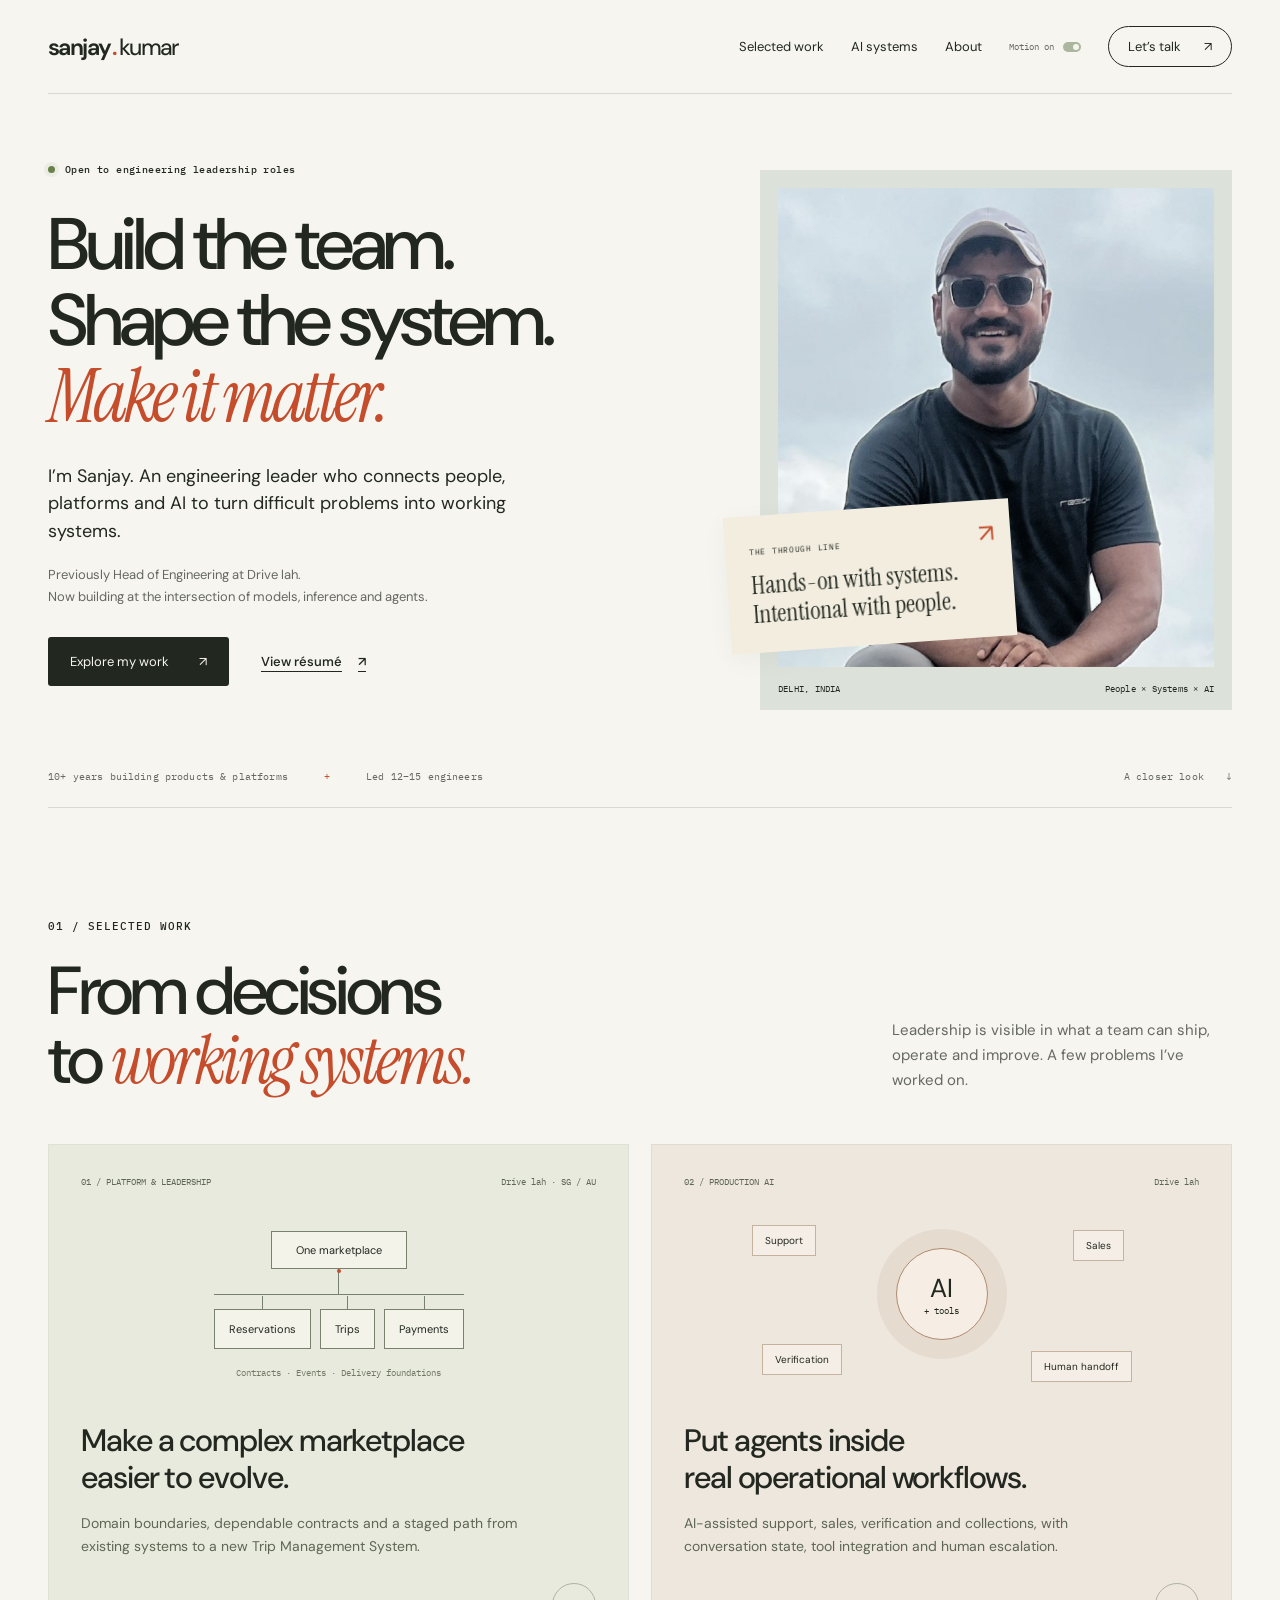
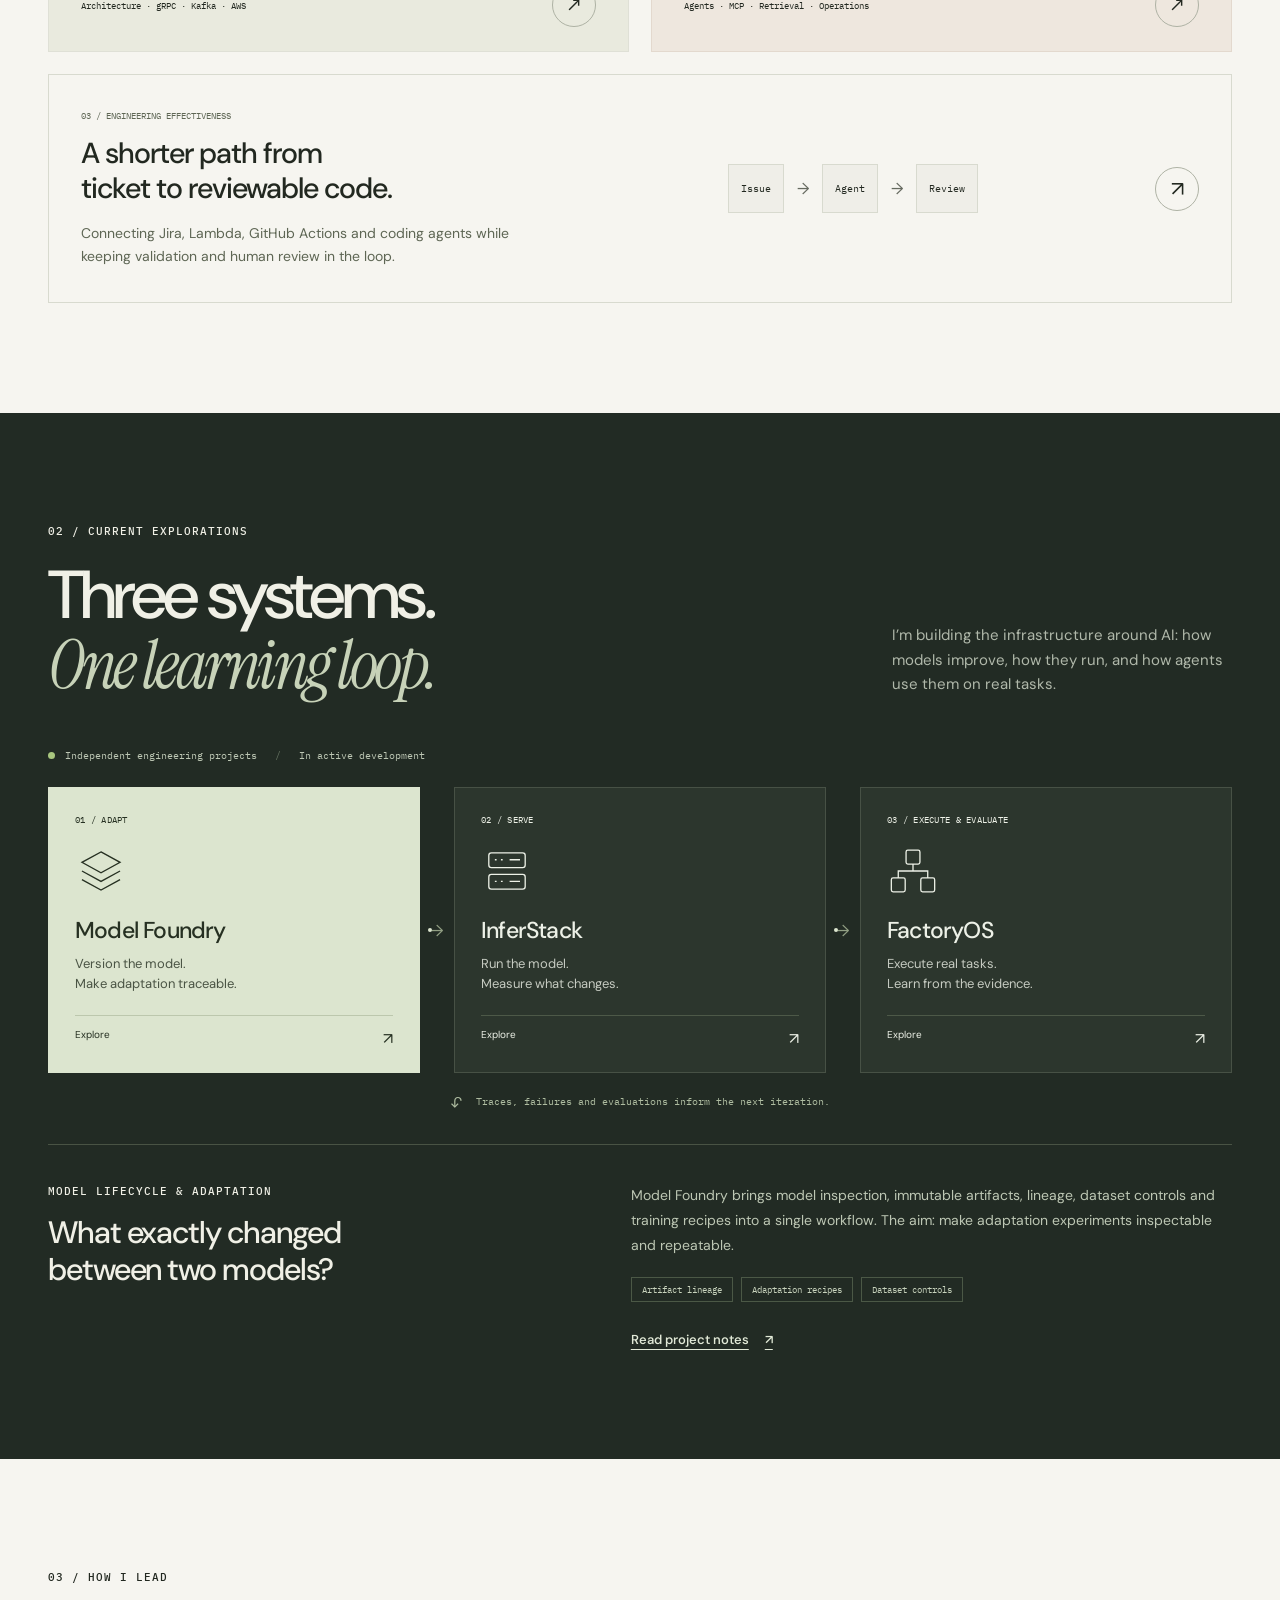
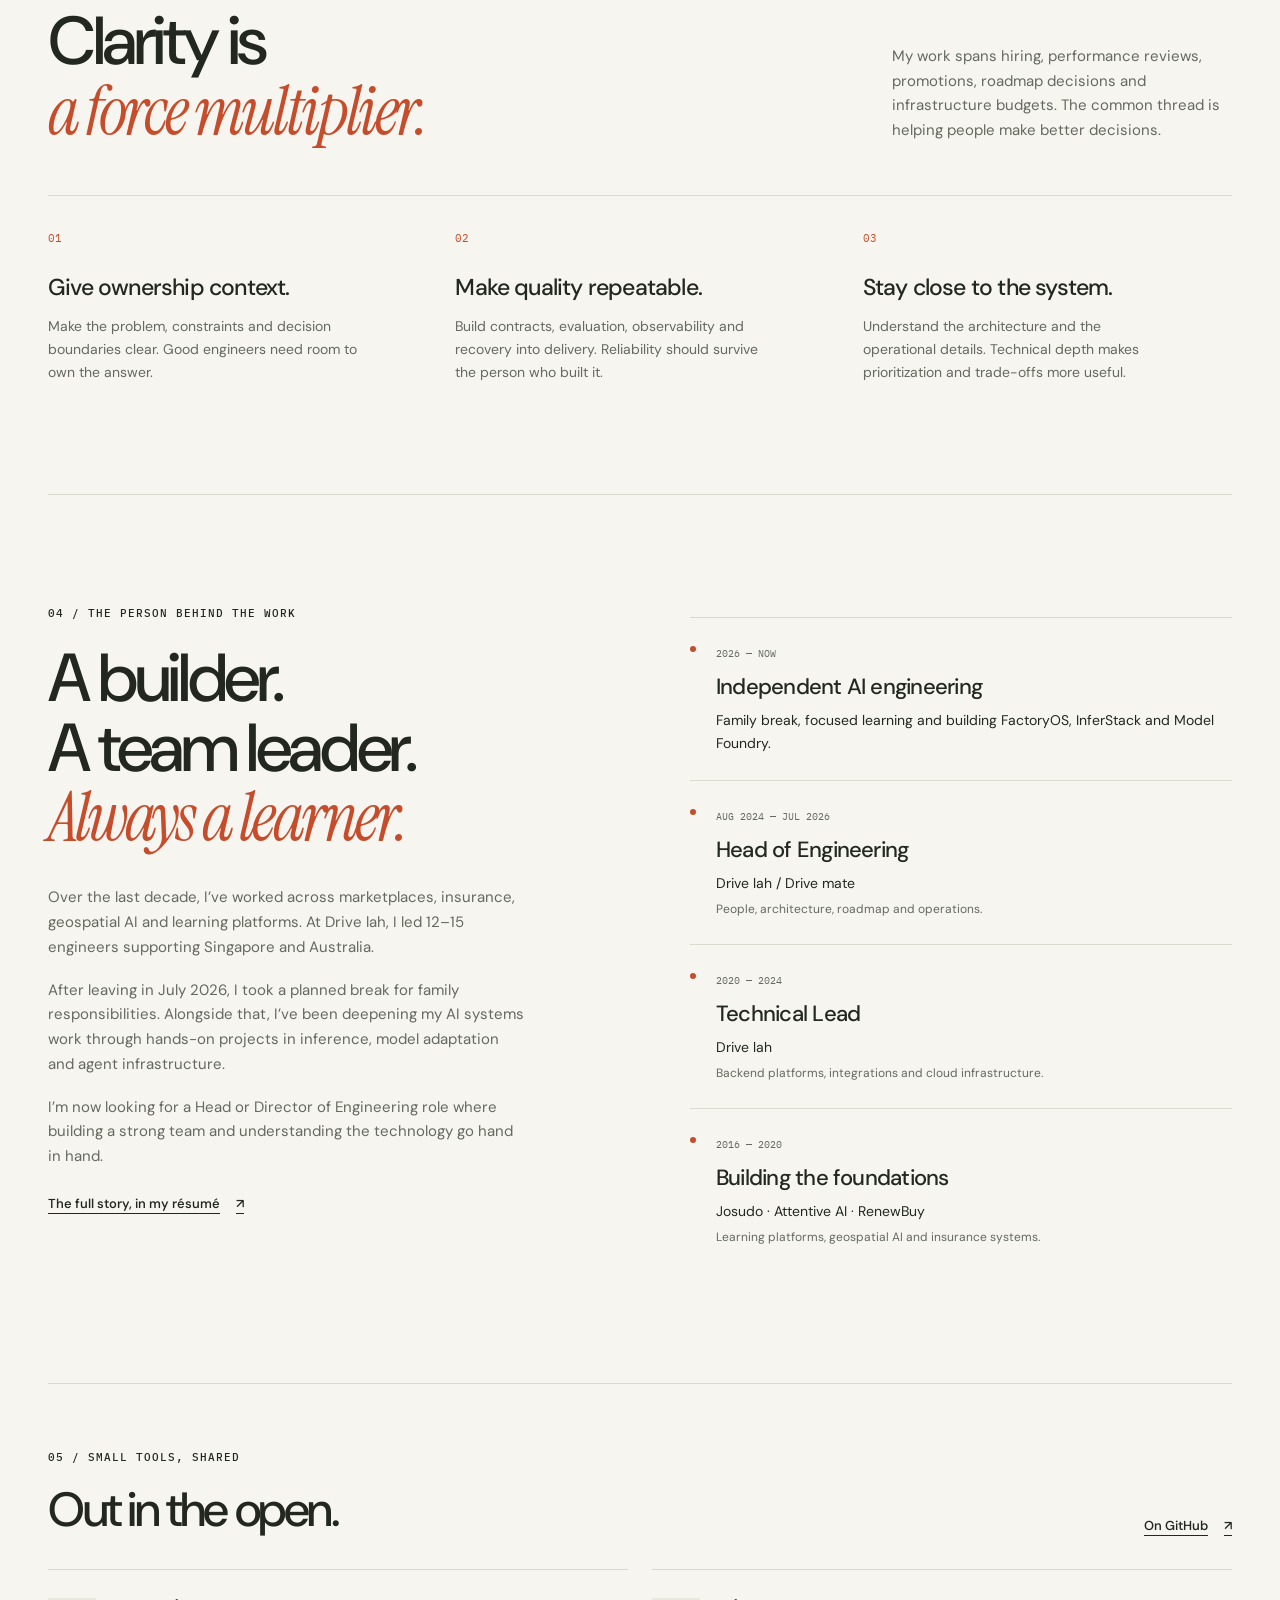
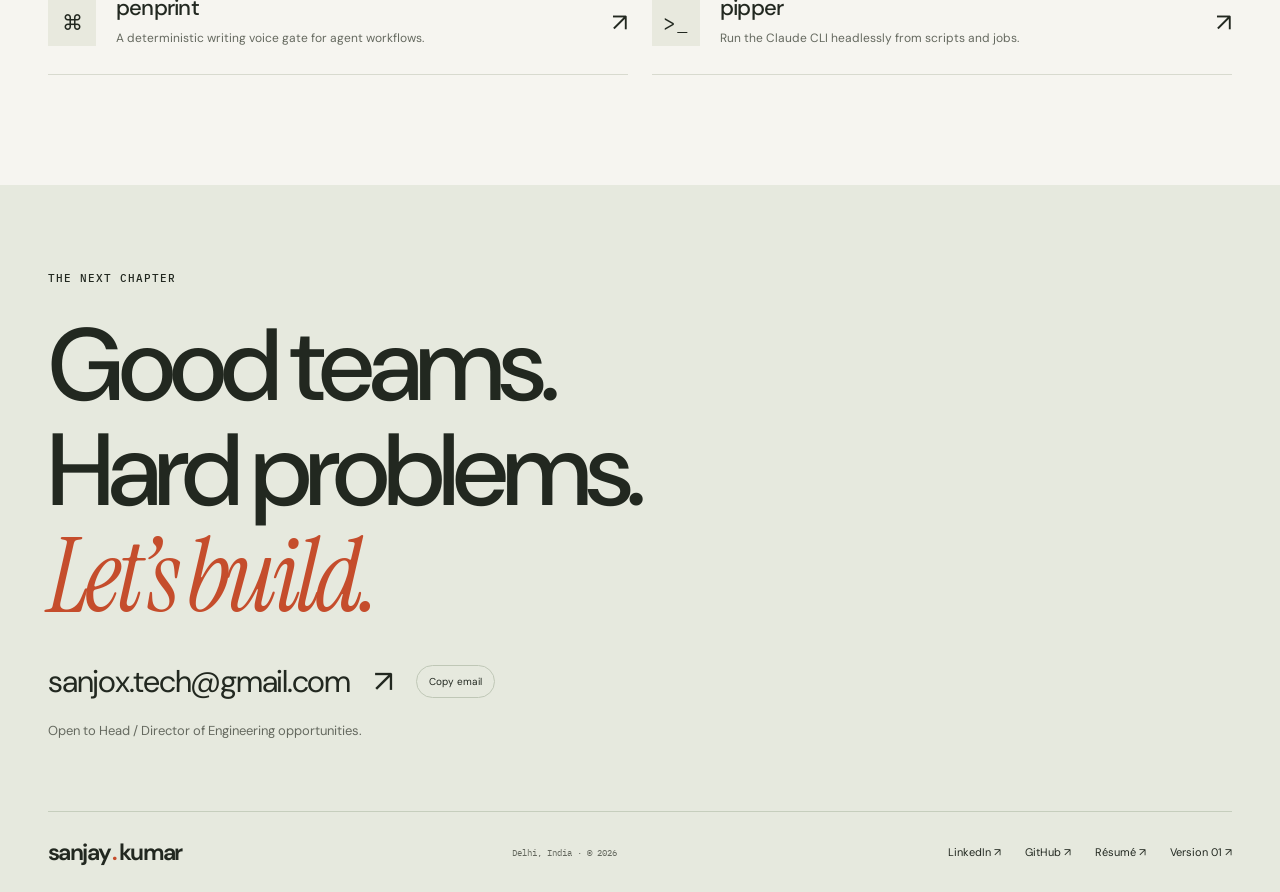
==== commit 9c3ed8f9: "Add accessible motion layer and preserve version one" ====
--- a/index.html
+++ b/index.html
@@ -6,14 +6,14 @@
 <meta name="description" content="Sanjay Kumar: former Head of Engineering at Drive lah. Building teams, reliable platforms and practical AI systems. Explore leadership work, FactoryOS, InferStack and Model Foundry.">
 <meta name="theme-color" content="#f6f5f0"><link rel="canonical" href="https://sanjox.tech/">
 <meta property="og:title" content="Sanjay Kumar — Leadership meets deep engineering"><meta property="og:description" content="Engineering leadership, platform architecture and the systems that make AI useful."><meta property="og:type" content="website"><meta property="og:url" content="https://sanjox.tech/"><meta property="og:image" content="https://sanjox.tech/sanjay.jpg">
-<link rel="icon" href="assets/favicon.svg" type="image/svg+xml"><link rel="stylesheet" href="styles.css"><script src="script.js" defer></script>
+<link rel="icon" href="assets/favicon.svg" type="image/svg+xml"><link rel="stylesheet" href="styles.css?v=20261114-motion2"><script src="script.js?v=20261114-motion2" defer></script>
 </head>
 <body>
 <a class="skip" href="#main">Skip to content</a>
-<header class="site-header"><a class="brand" href="#" aria-label="Sanjay Kumar home">sanjay<span class="brand-dot">.</span><span class="brand-surname">kumar</span></a><button class="menu-toggle" aria-expanded="false" aria-controls="navigation">Menu <span>+</span></button><nav id="navigation" aria-label="Main navigation"><a href="#work">Selected work</a><a href="#systems">AI systems</a><a href="#about">About</a><a class="nav-contact" href="#contact">Let’s talk <span aria-hidden="true">↗</span></a></nav></header>
+<div class="reading-progress" aria-hidden="true"><span></span></div><header class="site-header"><a class="brand" href="#" aria-label="Sanjay Kumar home">sanjay<span class="brand-dot">.</span><span class="brand-surname">kumar</span></a><button class="menu-toggle" aria-expanded="false" aria-controls="navigation">Menu <span>+</span></button><nav id="navigation" aria-label="Main navigation"><a href="#work">Selected work</a><a href="#systems">AI systems</a><a href="#about">About</a><button class="motion-toggle" aria-pressed="true" aria-label="Motion effects">Motion <span class="motion-state">on</span><span class="motion-indicator" aria-hidden="true"></span></button><a class="nav-contact" href="#contact">Let’s talk <span aria-hidden="true">↗</span></a></nav></header>
 <main id="main">
 <section class="hero wrap" aria-labelledby="hero-title">
-<div class="hero-copy"><div class="eyebrow availability"><span class="status-dot"></span> Open to engineering leadership roles</div><h1 id="hero-title">Build the team.<br>Shape the system.<br><em>Make it matter.</em></h1><p class="hero-intro">I’m Sanjay. An engineering leader who connects people, platforms and AI to turn difficult problems into working systems.</p><p class="hero-context">Previously Head of Engineering at Drive lah.<br>Now building at the intersection of models, inference and agents.</p><div class="hero-actions"><a class="button primary" href="#work">Explore my work <span>↗</span></a><a class="text-link" href="assets/Sanjay-Kumar-Resume.pdf" target="_blank" rel="noopener">View résumé <span aria-hidden="true">↗</span></a></div></div>
+<div class="hero-copy"><div class="eyebrow availability"><span class="status-dot"></span> Open to engineering leadership roles</div><h1 id="hero-title"><span class="hero-line">Build the team.</span><span class="hero-line">Shape the system.</span><span class="hero-line"><em>Make it matter.</em></span></h1><p class="hero-intro">I’m Sanjay. An engineering leader who connects people, platforms and AI to turn difficult problems into working systems.</p><p class="hero-context">Previously Head of Engineering at Drive lah.<br>Now building at the intersection of models, inference and agents.</p><div class="hero-actions"><a class="button primary" href="#work">Explore my work <span>↗</span></a><a class="text-link" href="assets/Sanjay-Kumar-Resume.pdf" target="_blank" rel="noopener">View résumé <span aria-hidden="true">↗</span></a></div></div>
 <figure class="portrait"><img src="sanjay.jpg" alt="Sanjay Kumar outdoors" width="767" height="800" fetchpriority="high"><figcaption><span>DELHI, INDIA</span><span>People × Systems × AI</span></figcaption><div class="portrait-note"><span class="tiny">THE THROUGH LINE</span><p>Hands-on with systems.<br>Intentional with people.</p><span class="note-mark" aria-hidden="true">↗</span></div></figure>
 <div class="hero-bottom"><span>10+ years building products & platforms</span><span>Led 12–15 engineers</span><a href="#work">A closer look <span aria-hidden="true">↓</span></a></div>
 </section>
@@ -31,7 +31,7 @@
 <section class="wrap section leadership" aria-labelledby="leadership-title"><div class="section-heading"><div><p class="eyebrow">03 / HOW I LEAD</p><h2 id="leadership-title">Clarity is<br><em>a force multiplier.</em></h2></div><p>My work spans hiring, performance reviews, promotions, roadmap decisions and infrastructure budgets. The common thread is helping people make better decisions.</p></div><div class="principles"><article><span>01</span><h3>Give ownership context.</h3><p>Make the problem, constraints and decision boundaries clear. Good engineers need room to own the answer.</p></article><article><span>02</span><h3>Make quality repeatable.</h3><p>Build contracts, evaluation, observability and recovery into delivery. Reliability should survive the person who built it.</p></article><article><span>03</span><h3>Stay close to the system.</h3><p>Understand the architecture and the operational details. Technical depth makes prioritization and trade-offs more useful.</p></article></div></section>
 <section class="about-section wrap section" id="about" aria-labelledby="about-title"><div class="about-copy"><p class="eyebrow">04 / THE PERSON BEHIND THE WORK</p><h2 id="about-title">A builder.<br>A team leader.<br><em>Always a learner.</em></h2><p>Over the last decade, I’ve worked across marketplaces, insurance, geospatial AI and learning platforms. At Drive lah, I led 12–15 engineers supporting Singapore and Australia.</p><p>After leaving in July 2026, I took a planned break for family responsibilities. Alongside that, I’ve been deepening my AI systems work through hands-on projects in inference, model adaptation and agent infrastructure.</p><p>I’m now looking for a Head or Director of Engineering role where building a strong team and understanding the technology go hand in hand.</p><a class="text-link" href="assets/Sanjay-Kumar-Resume.pdf" target="_blank" rel="noopener">The full story, in my résumé <span>↗</span></a></div><div class="timeline" aria-label="Career timeline"><article><span class="timeline-year">2026 — NOW</span><h3>Independent AI engineering</h3><p>Family break, focused learning and building FactoryOS, InferStack and Model Foundry.</p></article><article><span class="timeline-year">AUG 2024 — JUL 2026</span><h3>Head of Engineering</h3><p>Drive lah / Drive mate</p><small>People, architecture, roadmap and operations.</small></article><article><span class="timeline-year">2020 — 2024</span><h3>Technical Lead</h3><p>Drive lah</p><small>Backend platforms, integrations and cloud infrastructure.</small></article><article><span class="timeline-year">2016 — 2020</span><h3>Building the foundations</h3><p>Josudo · Attentive AI · RenewBuy</p><small>Learning platforms, geospatial AI and insurance systems.</small></article></div></section>
 <section class="public-work wrap section" aria-labelledby="public-title"><div class="public-heading"><div><p class="eyebrow">05 / SMALL TOOLS, SHARED</p><h2 id="public-title">Out in the open.</h2></div><a class="text-link" href="https://github.com/sanjoxtech" target="_blank" rel="noopener">On GitHub <span>↗</span></a></div><div class="repo-links"><a href="https://github.com/sanjoxtech/penprint" target="_blank" rel="noopener"><span class="repo-icon" aria-hidden="true">⌘</span><div><h3>penprint</h3><p>A deterministic writing voice gate for agent workflows.</p></div><span aria-hidden="true">↗</span></a><a href="https://github.com/sanjoxtech/pipper" target="_blank" rel="noopener"><span class="repo-icon" aria-hidden="true">&gt;_</span><div><h3>pipper</h3><p>Run the Claude CLI headlessly from scripts and jobs.</p></div><span aria-hidden="true">↗</span></a></div></section>
-<section class="contact-section" id="contact"><div class="wrap"><p class="eyebrow">THE NEXT CHAPTER</p><h2>Good teams.<br>Hard problems.<br><em>Let’s build.</em></h2><div class="contact-row"><a class="contact-email" href="mailto:sanjox.tech@gmail.com">sanjox.tech@gmail.com <span>↗</span></a><button class="copy-email" aria-label="Copy email address">Copy email</button><span class="copy-status" role="status"></span></div><p>Open to Head / Director of Engineering opportunities.</p><div class="footer-row"><a class="brand" href="#">sanjay<span class="brand-dot">.</span>kumar</a><span>Delhi, India · © <span id="year">2026</span></span><div><a href="https://www.linkedin.com/in/sanjoxtech/" target="_blank" rel="noopener">LinkedIn ↗</a><a href="https://github.com/sanjoxtech" target="_blank" rel="noopener">GitHub ↗</a><a href="assets/Sanjay-Kumar-Resume.pdf" target="_blank" rel="noopener">Résumé ↗</a></div></div></div></section>
+<section class="contact-section" id="contact"><div class="wrap"><p class="eyebrow">THE NEXT CHAPTER</p><h2>Good teams.<br>Hard problems.<br><em>Let’s build.</em></h2><div class="contact-row"><a class="contact-email" href="mailto:sanjox.tech@gmail.com">sanjox.tech@gmail.com <span>↗</span></a><button class="copy-email" aria-label="Copy email address">Copy email</button><span class="copy-status" role="status"></span></div><p>Open to Head / Director of Engineering opportunities.</p><div class="footer-row"><a class="brand" href="#">sanjay<span class="brand-dot">.</span>kumar</a><span>Delhi, India · © <span id="year">2026</span></span><div><a href="https://www.linkedin.com/in/sanjoxtech/" target="_blank" rel="noopener">LinkedIn ↗</a><a href="https://github.com/sanjoxtech" target="_blank" rel="noopener">GitHub ↗</a><a href="assets/Sanjay-Kumar-Resume.pdf" target="_blank" rel="noopener">Résumé ↗</a><a href="previous/">Version 01 ↗</a></div></div></div></section>
 </main>
 <dialog id="story-dialog" aria-labelledby="story-title"><div class="dialog-top"><span class="eyebrow" id="story-context"></span><button id="close-story" aria-label="Close case study">Close <span>×</span></button></div><div class="dialog-body"><h2 id="story-title"></h2><p class="story-lead" id="story-lead"></p><div id="story-content"></div><a class="text-link" href="mailto:sanjox.tech@gmail.com">Ask me about this work <span>↗</span></a></div></dialog>
 </body></html>
--- a/styles.css
+++ b/styles.css
@@ -279,3 +279,56 @@
 @media(max-width:760px){.horizontal .pipeline{gap:8px}
 .horizontal .pipeline span{font-size:9px;padding:14px 10px}
 }
+.work-card{min-width:0}.card-meta{flex-wrap:wrap}
+@media(max-width:380px){.hero-actions{flex-wrap:wrap;gap:20px}.mini-architecture{padding-inline:0}.arch-domains{gap:5px}.arch-domains span{font-size:10px;padding:10px 8px}.horizontal .circle-link{position:static;align-self:flex-end;margin-left:0}.system-tab{padding:19px 16px;column-gap:12px}.system-tab strong{font-size:22px}}
+/* Version 02: motion as feedback, with an always-available off switch. */
+.reading-progress{position:fixed;z-index:20;top:0;left:0;width:100%;height:3px;pointer-events:none;background:transparent}
+.reading-progress span{display:block;width:100%;height:100%;background:var(--accent);transform:scaleX(var(--read-progress,0));transform-origin:left}
+.site-header{position:sticky;top:0;z-index:8;background:var(--paper);backdrop-filter:none;transition:box-shadow .3s,border-color .3s}
+.site-header.scrolled{box-shadow:0 16px 28px -28px #26302070;border-color:#b9bfb0}
+.site-header nav{gap:27px}
+.site-header nav>a:not(.nav-contact){position:relative}
+.site-header nav>a:not(.nav-contact):after{content:'';position:absolute;left:0;bottom:4px;width:100%;height:1px;background:var(--accent);transform:scaleX(0);transform-origin:right;transition:transform .3s cubic-bezier(.22,1,.36,1)}
+.site-header nav>a:hover:after,.site-header nav>a[aria-current=true]:after{transform:scaleX(1);transform-origin:left}
+.motion-toggle{display:inline-flex;align-items:center;gap:5px;font-family:var(--mono);font-size:9px;background:transparent;min-height:38px;padding:7px 0;color:var(--muted)}
+.motion-indicator{width:18px;height:10px;border-radius:10px;background:#abb69e;margin-left:4px;position:relative}
+.motion-indicator:after{content:'';position:absolute;width:6px;height:6px;background:var(--paper);border-radius:50%;top:2px;left:10px;transition:transform .2s}
+.motion-toggle[aria-pressed=false] .motion-indicator{background:#c5c6bd}.motion-toggle[aria-pressed=false] .motion-indicator:after{transform:translateX(-8px)}
+.hero-line{display:block}.hero-line em{display:inline-block}
+.motion-enabled .hero-line{animation:hero-arrive .95s cubic-bezier(.16,1,.3,1) both}
+.motion-enabled .hero-line:nth-child(2){animation-delay:.1s}.motion-enabled .hero-line:nth-child(3){animation-delay:.2s}
+.motion-enabled .hero .availability{animation:hero-arrive .6s ease both}.motion-enabled .hero-intro,.motion-enabled .hero-context,.motion-enabled .hero-actions{animation:hero-arrive .85s .28s cubic-bezier(.16,1,.3,1) both}
+.motion-enabled .portrait{animation:portrait-arrive 1s .12s cubic-bezier(.16,1,.3,1) both;overflow:visible}
+.motion-enabled .portrait img{transition:transform .7s cubic-bezier(.16,1,.3,1),filter .7s;transform:translate3d(var(--portrait-x,0px),var(--portrait-y,0px),0)}
+.motion-enabled .portrait:hover img{filter:saturate(.95)}
+.motion-enabled .portrait-note{animation:note-drift 6s ease-in-out infinite;animation-delay:1s}
+.motion-enabled .reveal-target{opacity:0;transform:translateY(26px);transition:opacity .8s cubic-bezier(.16,1,.3,1),transform .8s cubic-bezier(.16,1,.3,1);transition-delay:var(--reveal-delay,0ms)}
+.motion-enabled .reveal-target.is-visible,.motion-enabled .reveal-target:focus-within{opacity:1;transform:translateY(0)}
+.motion-enabled .work-card{transition:transform .45s cubic-bezier(.16,1,.3,1),box-shadow .45s,opacity .8s}
+.motion-enabled .work-card.is-visible:hover{transform:translateY(-6px);box-shadow:0 18px 35px -30px #22282070}
+.circle-link{transition:background .25s,color .25s,transform .4s}.circle-link:hover{transform:rotate(45deg)}
+.button span,.text-link span,.nav-contact span,.repo-links>a>span:last-child,.contact-email span{display:inline-block;transition:transform .3s cubic-bezier(.16,1,.3,1)}
+.button:hover>span:last-child,.text-link:hover span,.nav-contact:hover span,.repo-links>a:hover>span:last-child,.contact-email:hover span{transform:translate(3px,-3px)}
+.arch-line{position:relative}.motion-enabled .arch-line:after{content:'';position:absolute;width:4px;height:4px;border-radius:50%;background:var(--accent);left:-2.5px;top:0;animation:signal-down 2.8s ease-in-out infinite}
+.motion-enabled .arch-domains span{animation:domain-signal 5s ease infinite}.motion-enabled .arch-domains span:nth-child(2){animation-delay:.25s}.motion-enabled .arch-domains span:nth-child(3){animation-delay:.5s}
+.motion-enabled .agent-core{animation:core-breathe 5s ease-in-out infinite}
+.motion-enabled .agent-label{animation:agent-drift 6s ease-in-out infinite}.motion-enabled .a2{animation-delay:-1.5s}.motion-enabled .a3{animation-delay:-3s}.motion-enabled .a4{animation-delay:-4.5s}
+.map-arrow{position:relative}.motion-enabled .map-arrow:after{content:'';position:absolute;width:4px;height:4px;border-radius:50%;background:#dce5cf;left:8px;top:calc(50% - 2px);animation:signal-right 2.8s ease-in-out infinite}.motion-enabled .map-arrow:nth-of-type(2):after{animation-delay:1.4s}
+.motion-enabled .system-tab{transition:background .35s,color .35s,transform .35s,border-color .35s}.motion-enabled .system-tab:hover{transform:translateY(-4px)}
+.motion-enabled dialog[open]{animation:dialog-arrive .25s cubic-bezier(.16,1,.3,1)}
+.contact-email{text-decoration:none;position:relative}.contact-email:after{content:'';position:absolute;left:0;bottom:-5px;width:calc(100% - 42px);height:1px;background:currentColor;transform:scaleX(0);transform-origin:left;transition:transform .45s cubic-bezier(.16,1,.3,1)}.contact-email:hover:after{transform:scaleX(1)}
+@keyframes hero-arrive{from{opacity:0;transform:translateY(28px)}to{opacity:1;transform:translateY(0)}}
+@keyframes portrait-arrive{from{opacity:0;transform:translateY(22px) scale(.98)}to{opacity:1;transform:translateY(0) scale(1)}}
+@keyframes note-drift{0%,100%{transform:translateY(0) rotate(-4deg)}50%{transform:translateY(-5px) rotate(-3deg)}}
+@keyframes signal-down{0%,10%{opacity:0;transform:translateY(0)}30%,70%{opacity:1}90%,100%{opacity:0;transform:translateY(22px)}}
+@keyframes signal-right{0%,10%{opacity:0;transform:translateX(0)}30%,70%{opacity:1}90%,100%{opacity:0;transform:translateX(16px)}}
+@keyframes domain-signal{0%,70%,100%{background:#f3f3e9}20%,45%{background:#dce3cf}}
+@keyframes core-breathe{0%,100%{box-shadow:0 0 0 18px #e4d8c830,0 0 0 19px #b08a7020}50%{box-shadow:0 0 0 23px #e4d8c820,0 0 0 24px #b08a7010}}
+@keyframes agent-drift{0%,100%{transform:translateY(0)}50%{transform:translateY(-4px)}}
+@keyframes dialog-arrive{from{opacity:0;transform:translateY(14px) scale(.99)}to{opacity:1;transform:translateY(0) scale(1)}}
+@media(max-width:1050px){.site-header nav{gap:20px}}
+@media(max-width:760px){.site-header nav{gap:8px}.motion-toggle{padding:12px 14px;min-height:44px}.site-header nav>a:not(.nav-contact):after{display:none}.footer-row>div{flex-wrap:wrap;row-gap:16px}.motion-enabled .portrait-note{animation:none}.motion-enabled .agent-label{animation:none}}
+@media(hover:none){.motion-enabled .work-card.is-visible:hover,.motion-enabled .system-tab:hover{transform:none}}
+html[data-motion=off] .reading-progress{display:none}
+html[data-motion=off] *,html[data-motion=off] *:before,html[data-motion=off] *:after{animation:none!important;transition:none!important}
+@media(prefers-reduced-motion:reduce){.motion-enabled .reveal-target{opacity:1;transform:none}.reading-progress{display:none}.motion-enabled .portrait img{transform:none}}
